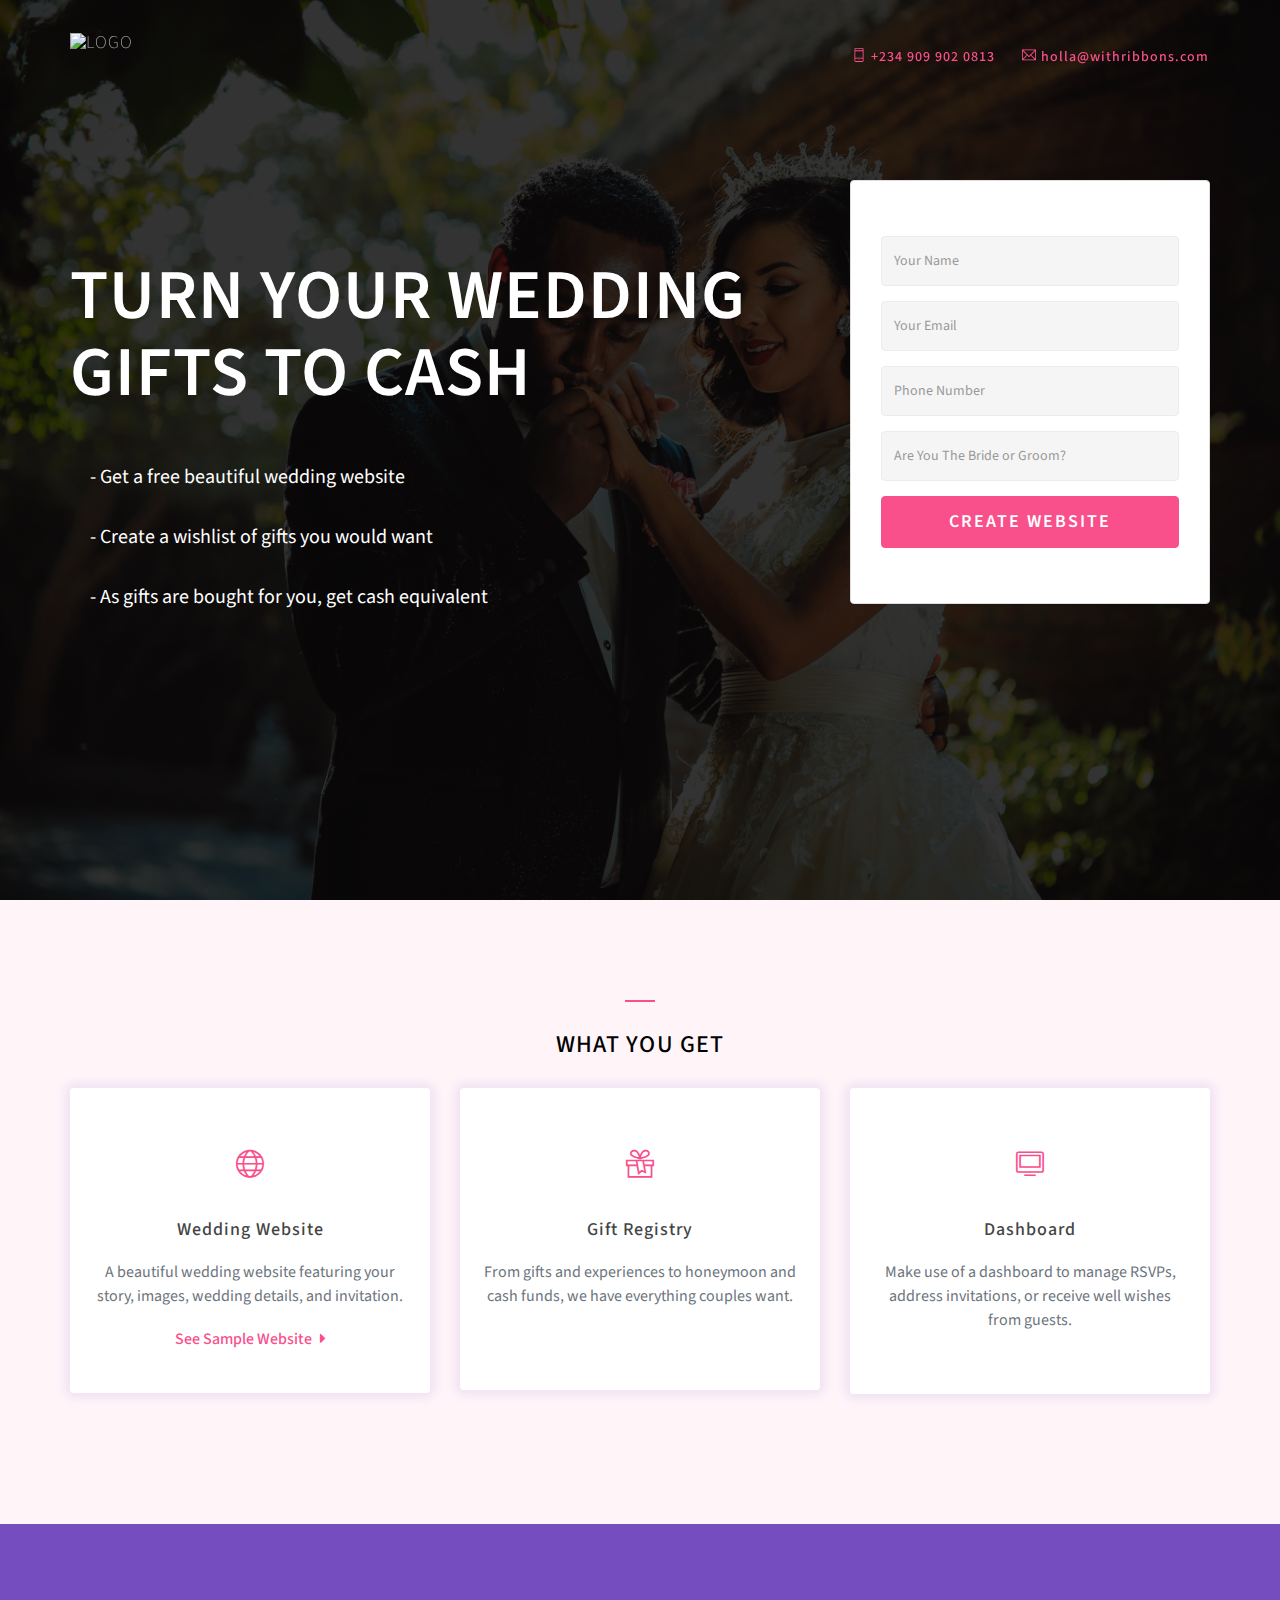
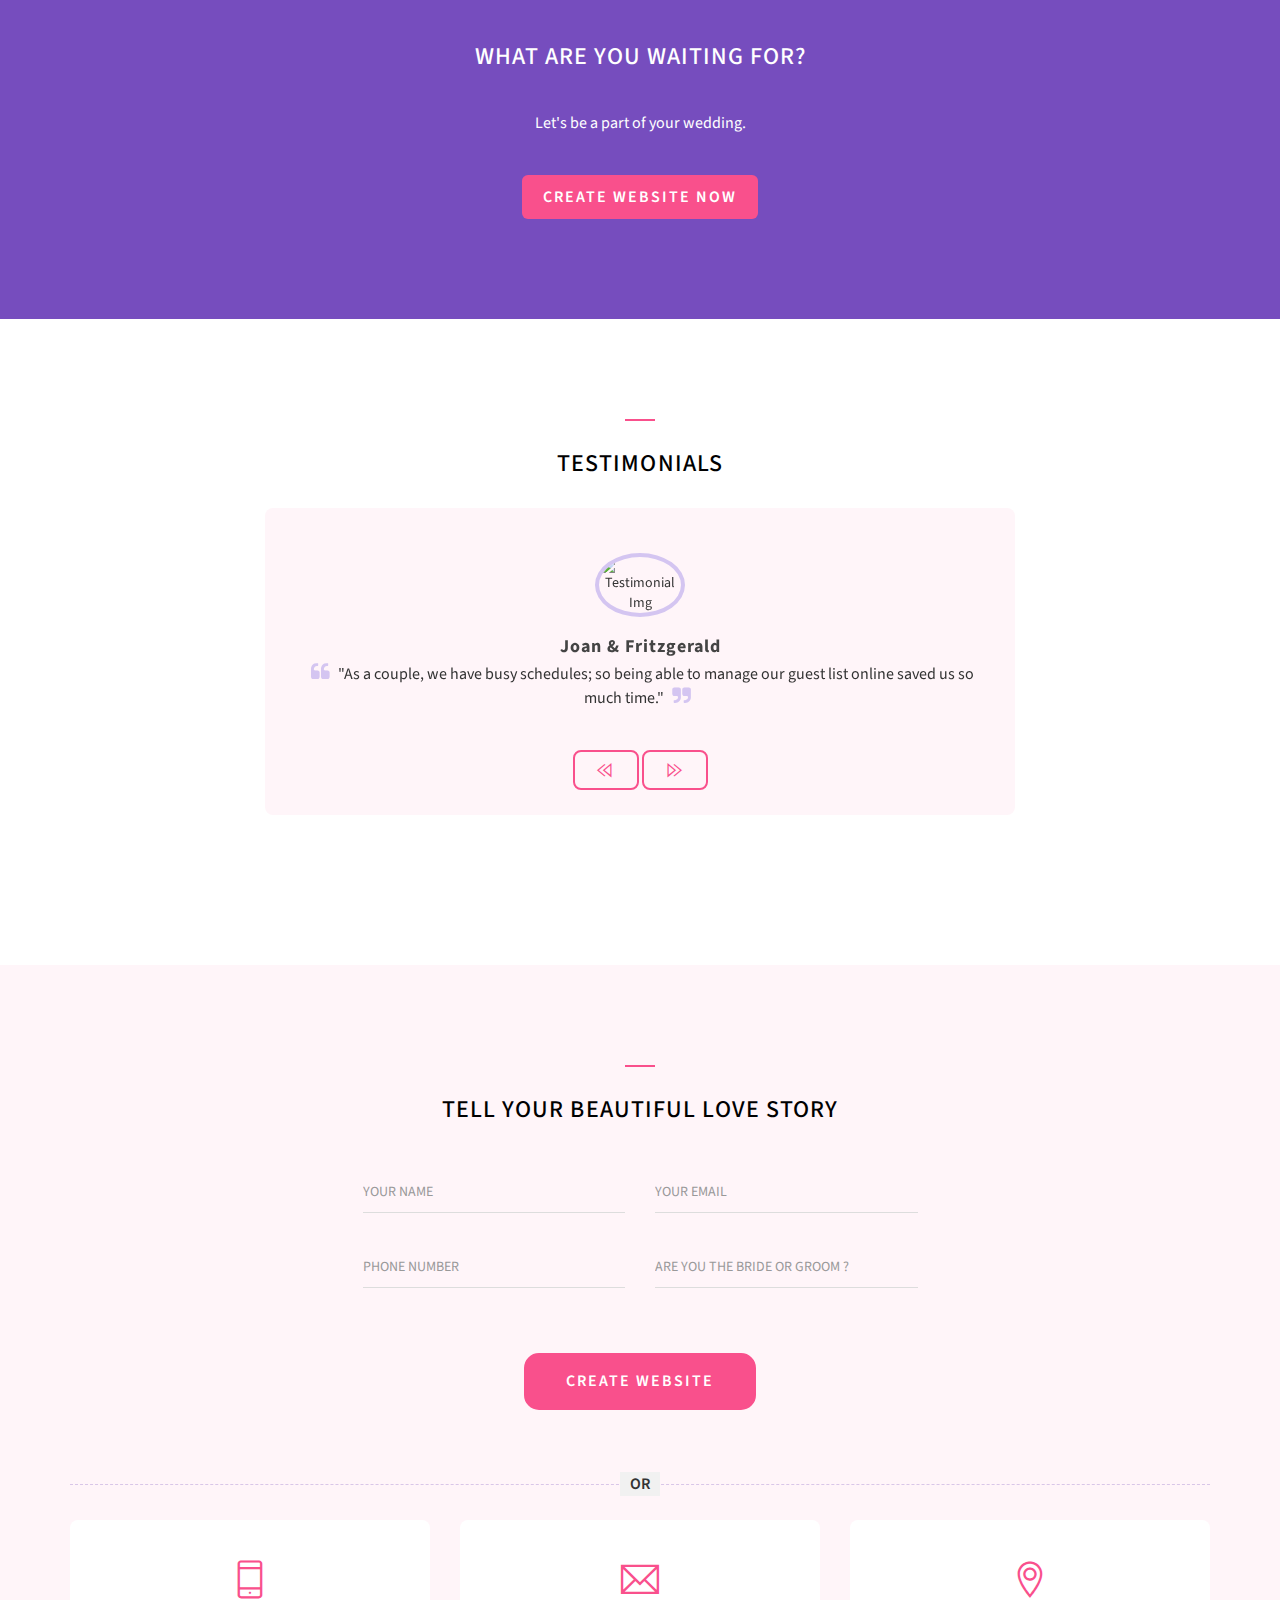
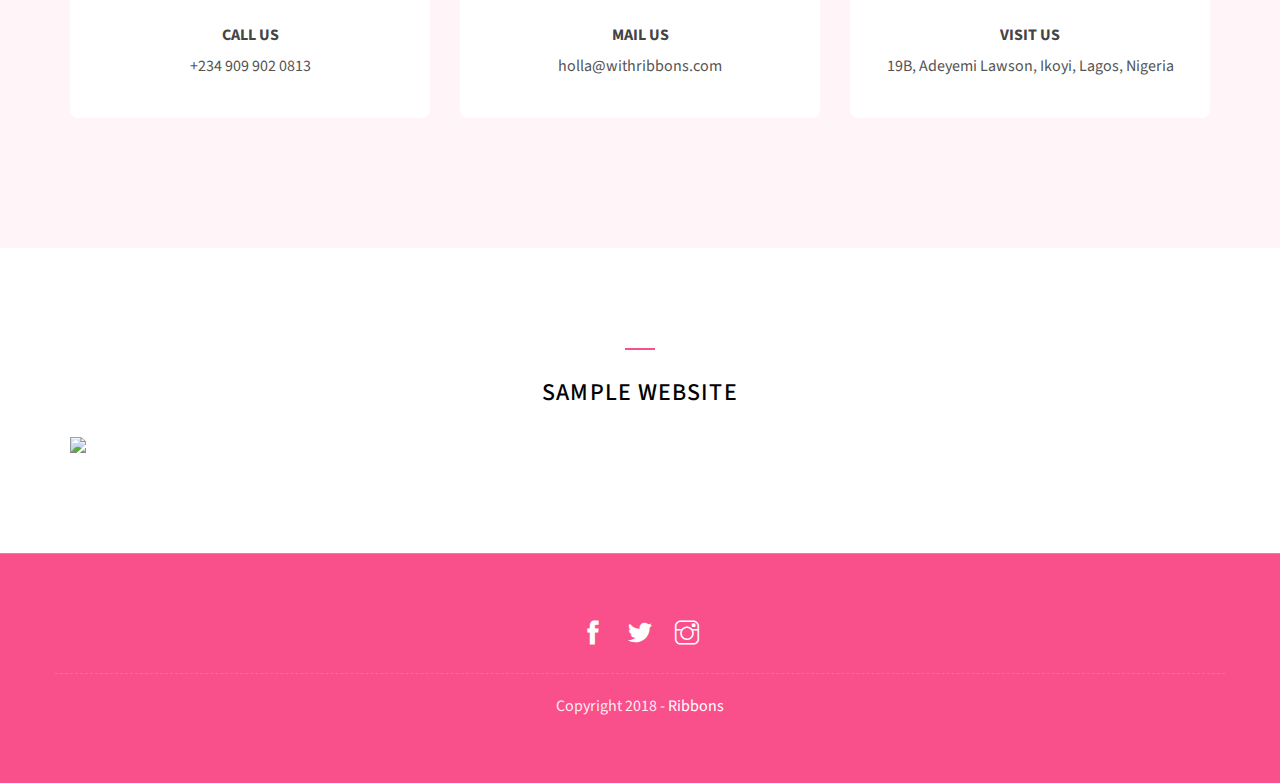
==== index2.html @ 3403f521 "updates" ====
<!DOCTYPE html>
<html lang="en">

<head>
    <meta charset="utf-8">
    <meta http-equiv="X-UA-Compatible" content="IE=edge">
    <meta name="viewport" content="width=device-width, initial-scale=1">
   
    <!-- HTML Meta Tags -->
	<title>Ribbons | We Are The Wedding Registry, Bridal Registry &amp; Wedding Gifts Centerpoint in Nigeria</title>

			
	<meta name="description" content="Ribbons, the wedding company that’ll do anything for love, 
	is making it easy for couples to plan their wedding and registry experience with a free suite of 
	beautiful Wedding Website Templates, Gift Registry, E-invitation, Wedding Vendors, Wedding Inspirations.">

	<meta id="MetaKeywords" name="KEYWORDS" content="Wedding Catalogue, Create Free Wedding Website,
	Gift Registry in Nigeria, Wedding Gifts in Nigeria Weddings, Wedding Invitations, 
	Wedding shop, Wedding Vendors in Nigeria, Wedding Pictures in Nigeria, Wedding Invitation, 
	RSVP at weddings in Nigeria">


	<!-- Google / Search Engine Tags -->
	<meta itemprop="name" content="Ribbons | We Are The Wedding Registry, Bridal Registry &amp; Wedding Gifts Centerpoint in Nigeria ">
	<meta itemprop="description" content="Ribbons, the wedding company that’ll do anything for love, 
	is making it easy for couples to plan their wedding and registry experience with a free suite of 
	beautiful Wedding Website Templates, Gift Registry, E-invitation, Wedding Vendors, Wedding Inspirations.">
	<meta itemprop="image" content="https://res.cloudinary.com/dzomirrk1/image/upload/v1529763127/Ribbons%20Website/Images/metadata.png">

	<!-- Facebook Meta Tags -->
	<meta property="og:url" content="https://www.withribbons.com">
	<meta property="og:type" content="website">
	<meta property="og:title" content="Ribbons | We Are The Wedding Registry, Bridal Registry &amp; Wedding Gifts Centerpoint in Nigeria">
	<meta property="og:description" content="Ribbons, the wedding company that’ll do anything for love, 
	is making it easy for couples to plan their wedding and registry experience with a free suite of 
	beautiful Wedding Website Templates, Gift Registry, E-invitation, Wedding Vendors, Wedding Inspirations.">
	<meta property="og:image" content="https://res.cloudinary.com/dzomirrk1/image/upload/v1529763127/Ribbons%20Website/Images/metadata.png">

	<!-- Twitter Meta Tags -->
	<meta name="twitter:card" content="summary_large_image">
	<meta name="twitter:title" content="Ribbons | We Are The Wedding Registry, Bridal Registry &amp; Wedding Gifts Centerpoint in Nigeria">
	<meta name="twitter:description" content="Ribbons, the wedding company that’ll do anything for love, 
	is making it easy for couples to plan their wedding and registry experience with a free suite of 
	beautiful Wedding Website Templates, Gift Registry, E-invitation, Wedding Vendors, Wedding Inspirations.">
	<meta name="twitter:image" content="https://res.cloudinary.com/dzomirrk1/image/upload/v1529763127/Ribbons%20Website/Images/metadata.png">



    
    <link rel="shortcut icon" href="https://res.cloudinary.com/dxuap8kxy/image/upload/v1534437775/ribweb3/rb.ico" />


    <!-- Bootstrap Core CSS -->
    <link href="assets/bootstrap/css/bootstrap.min.css" rel="stylesheet">

    <!-- Custom Fonts -->
    <link href="https://fonts.googleapis.com/css?family=Source+Sans+Pro" rel="stylesheet">

    <!-- Plugin CSS -->
    <link rel="stylesheet" href="assets/font-awesome/css/font-awesome.min.css">
    <link rel="stylesheet" href="assets/themify-icons/themify-icons.css">

    <!-- Custom CSS -->
    <link href="css/custom.css" rel="stylesheet">

    <!-- Responsive CSS -->
    <link href="css/responsive.css" rel="stylesheet">

</head>

<body id="page-top">

    <!-- NavBar -->
    <nav id="mainNav" class="navbar navbar-default navbar-fixed-top has_menu">
        
        <div class="container">
        
            <!-- Brand Logo -->
        
            <div class="navbar-header">
        
                <button type="button" class="navbar-toggle collapsed" data-toggle="collapse" data-target="#bs-example-navbar-collapse-1" aria-expanded="false">
        
                    <span class="sr-only">Toggle navigation</span>
                    <span class="icon-bar"></span>
                    <span class="icon-bar"></span>
                    <span class="icon-bar"></span>
        
                </button>
        
                <a class="navbar-brand page-scroll" href="#page-top">
                    <img src="https://res.cloudinary.com/dxuap8kxy/image/upload/v1534437824/ribweb3/rbt.png" alt="LOGO">
                </a>
        
            </div>

            <div class="collapse navbar-collapse" id="bs-example-navbar-collapse-1">
        
                <ul class="nav navbar-nav navbar-right">
                    
                    <li>
                        <a><i class="ti-mobile"></i> +234 909 902 0813</a>
                    </li>
                    
                    <li>
                        <a><i class="ti-email"></i> holla@withribbons.com</a>
                    </li>
                    
                </ul>
        
            </div>
        
        </div>
    
    </nav>
    <!-- End Of Nav Bar -->

    <!-- Header -->
    <header id="page_top" class="home">
    
        <div class="container">
    
            <div class="row">
    
                <div class="col-sm-8">
    
                    <div class="header-content">
    
                        <div class="header-content-inner text_left">
    
                            <h1>TURN YOUR WEDDING GIFTS TO CASH</h1><br>
                            
                            <p>- Get a free beautiful wedding website</p>
                            <p>- Create a wishlist of gifts you would want</p>
                            <p>- As gifts are bought for you, get cash equivalent</p>
                            
                        
                        </div>
                    
                    </div>
                
                </div>
                
                <div class="col-sm-4">
                
                    <div class="form-content">
                
                        <div class="panel panel-default">
                
                            <div class="panel-body">
                
                                <form class="top-form" action="" method="post">
                
                                    <div class="form-group">
                                        <input type="text" class="form-control" id="InputName" name="InputName" placeholder="Your Name" required>
                                    </div>
                
                                    <div class="form-group">
                                        <input type="email" class="form-control" id="InputEmail" name="InputEmail" placeholder="Your Email" required>
                                    </div>
                
                                    <div class="form-group">
                                        <input type="text" class="form-control" id="InputPhone" name="InputPhone" placeholder="Phone Number" required>
                                    </div>
                
                                    <div class="form-group">
                                        <input type="text" class="form-control" id="" name="" placeholder="Are You The Bride or Groom?" required>
                                    </div>
                
                                    <button type="submit" class="btn btn-default">Create Website</button>
                
                                </form>
                
                            </div>
                
                        </div>
                
                    </div>
                
                </div>
            
            </div>
        
        </div>
    
    </header>
    
    <!-- End Of Header -->

    <!-- Section Services -->
    <section id="services" class="services">
    
        <div class="container">
    
            <div class="row">
    
                <div class="col-md-6 col-md-offset-3 text-center">
    
                    <div class="section-heading">
    
                        <h2>WHAT YOU GET</h2>
    
    
                    </div>
    
                </div>
    
            </div>
    
            <div class="row text-center">

                <div class="col-md-4 col-sm-6">
  
                    <div class="feature-item">
  
                        <i class="ti-world custom-icom" aria-hidden="true"></i>
  
                        <h3>Wedding Website</h3>
  
                        <p>A beautiful wedding website featuring your story, images, wedding details, and invitation.</p>
  
                        <a href="#samplewebsite" class="learn-more">See Sample Website <i class="fa fa-caret-right" aria-hidden="true"></i></a>
  
                    </div>
  
                </div>

                <div class="col-md-4 col-sm-6">
  
                    <div class="feature-item">
  
                        <i class="ti-gift custom-icom" aria-hidden="true"></i>
  
                        <h3>Gift Registry</h3>
  
                        <p>From gifts and experiences to honeymoon and cash funds, we have everything couples want.</p><br>
  
                    </div>
  
                </div>
            
                <div class="col-md-4 col-sm-6">
                    <div class="feature-item">
  
                        <i class="ti-desktop custom-icom" aria-hidden="true"></i>
  
                        <h3>Dashboard</h3>
  
                        <p>Make use of a dashboard to manage RSVPs, address invitations, or receive well wishes from guests.</p>
  
                    </div>
  
                </div>

            </div>
  
        </div>
  
    </section>
    <!-- End Of Section Offer -->


    <!-- Section Newsletter -->
    <section id="newsletter" class="newsletter text-center">
  
        <div class="container">
  
            <div class="row">
  
                <div class="col-sm-12">
  
                    <div class="news_subs">
  
                        <div class="single">
  
                            <h2>What Are You Waiting For?</h2>
  
                            <p>Let's be a part of your wedding.</p><br>
  
                            <a class="btn btn-outline" href="#contact">Create Website Now</a>
  
                        </div>
  
                    </div>
  
                </div>
  
            </div>
  
        </div>
  
    </section> 
  
    <!-- End Of Section Newsletter -->


    <!-- Section Testimonials-->
    <section id="testimonials" class="testimonials">
  
        <div class="container">
  
            <div class="row">
  
                <div class="col-md-6 col-md-offset-3 text-center">
  
                    <div class="section-heading">
  
                        <h2>Testimonials</h2>
                    </div>
  
                </div>
  
            </div>
  
            <div class="row">
  
                <div class="col-md-offset-2 col-md-8 text-center">
  
                    <div id="carousel-testimonials" class="carousel slide" data-ride="carousel">
  
                        <!-- Wrapper for slides -->
  
                        <div class="carousel-inner">
  
                            <div class="item active"><!-- Single Item -->
  
                                <div class="row pad20">
  
                                    <div class="col-sm-12">
  
                                        <img src="https://res.cloudinary.com/dxuap8kxy/image/upload/v1535627545/ribweb3/jofritz.png" class="img-circle" alt="Testimonial Img">
  
                                    </div>
  
                                    <div class="col-sm-12 text-center">
  
                                        <h4><strong>Joan & Fritzgerald</strong></h4>
  
                                    </div><br>
  
                                    <p class="testimonial_para"><i class="fa fa-quote-left" aria-hidden="true"></i> "As a couple, we have busy schedules; so being able to manage our guest list online saved us so much time." <i class="fa fa-quote-right" aria-hidden="true"></i></p><br>
  
                                </div>
  
                            </div>
  
                            <div class="item"><!-- Single Item -->
  
                                <div class="row pad20">
  
                                    <div class="col-sm-12">
  
                                        <img src="https://res.cloudinary.com/dxuap8kxy/image/upload/v1534438195/ribweb3/fs.png" class="img-circle" alt="Testimonial Img">
  
                                    </div>
  
                                    <div class="col-sm-12 text-center">
  
                                        <h4><strong>Aishah & Sabur</strong></h4>
  
                                    </div><br>
  
                                    <p class="testimonial_para"><i class="fa fa-quote-left" aria-hidden="true"></i> "Building our registry and website was so easy! Our guests especially loved our 'How We Met' section." <i class="fa fa-quote-right" aria-hidden="true"></i></p><br>
  
                                </div>
  
                            </div>
  
                            <!-- End Wrapper for slides -->
  
                        </div>
  
                        <div class="controls testimonial_control text-center">
  
                            <a class="left ti-control-backward btn btn-default testimonial_btn" href="#carousel-testimonials"
  
                            data-slide="prev"></a>

                            
                        
                            <a class="right ti-control-forward btn btn-default testimonial_btn" href="#carousel-testimonials"
                          data-slide="next"></a>
                    
                        </div>
                
                    </div>
            
                </div>
        
            </div>
    
    </section>
    <!-- End Of Section Testimonials -->

    
    
    <!-- Section Contact Us -->
    <section id="contact">
    
        <div class="container">
    
            <div class="row">
    
                <div class="col-md-6 col-md-offset-3 text-center">
    
                    <div class="section-heading">
    
                        <h2>Tell Your Beautiful Love Story</h2>
    
                    </div>
    
                </div>
    
            </div>
    
            
            
            <div class="row">
            
                <div class="col-sm-6 col-md-offset-3 text-center">
            
                    <form action="" method="post">
            
                        <div class="row">
            
                            <div class="col-sm-6">
            
                                <div class="form-group">
            
                                    <input type="text" class="form-control" id="InputName" name="InputName" placeholder="Your Name" required="">
            
                                </div>
            
                            </div>
            
                            <div class="col-sm-6">
            
                                <div class="form-group">
            
                                    <input type="email" class="form-control" id="InputEmail" name="InputEmail" placeholder="Your Email" required="">
            
                                </div>
            
            
                            </div>
            
                            <div class="col-sm-6">
            
                                <div class="form-group">
            
                                    <input type="text" class="form-control" id="InputPhone" name="InputPhone" placeholder="Phone Number" required="">
            
                                </div>
            
                            </div>
            
                            <div class="col-sm-6">
            
                                <div class="form-group">
            
                                    <input type="text" class="form-control" id="InputZipCode" name="InputSubject" placeholder="Are You The Bride or Groom ?" required="">
            
                                </div>
            
                            </div>
            
                            <div class="col-sm-12">
            
                                <div class="form-group text-center">
            
                                    <button type="submit" class="btn btn-outline btn-xl page-scroll">Create Website</button>
            
                                </div>
            
                            </div>
            
                        </div>
            
                    </form>
            
                </div>
            
            </div>



            
            <div class="row text-center contact-details">


                
                <div class="col-sm-12">
                
                
                    <div class="contact-separator">
                
                
                        <p>OR</p>
                
                    </div>
                
                </div>


                
                <div class="col-sm-4">
                
                    <div class="contact-box">
                
                
                        <i class="ti-mobile"></i>
                
                        <h4>Call Us</h4>
                
                        <p>+234 909 902 0813</p>
                
                    </div>
                
                </div>
                
                <div class="col-sm-4">
                
                    <div class="contact-box">
                
                        <i class="ti-email"></i>
                
                        <h4>Mail Us</h4>
                
                        <p>holla@withribbons.com</p>
                
                    </div>
                
                </div>
                
                <div class="col-sm-4">
                
                    <div class="contact-box">
                
                        <i class="ti-location-pin"></i>
                
                        <h4>Visit Us</h4>
                
                        <p>19B, Adeyemi Lawson, Ikoyi, Lagos, Nigeria</p>
                
                    </div>
                
                </div>
                
                
                
            </div>


            
        </div>
        
    </section>
    
    <!-- End Of Section Contact Us -->



    <section id="samplewebsite">
    
        <div class="container">
    
            <div class="row">
    
                <div class="col-md-6 col-md-offset-3 text-center">
    
                    <div class="section-heading">
    
                        <h2>Sample Website</h2>
    
                    </div>
    
                </div>
    
            </div>


            
            <div class="row">
            
                <div class="col-md-12">
            
                    <img class="img-responsive" src="https://res.cloudinary.com/dxuap8kxy/image/upload/v1535264390/ribweb3/ss2.png">
            
                </div>
            
                <!-- <div class="col-md-6">
            
                    <img class="img-responsive"  src="https://res.cloudinary.com/dxuap8kxy/image/upload/v1535264387/ribweb3/ss3.png">
            
                </div> -->
            
            </div>
        
        </div>
    
    </section>

    <!-- Footer -->
    <footer>
    
        <div class="container">
    
            <div class="row">
    
                <div class="col-sm-12 social_touch text-center">
    
                    <ul class="list-inline list-social">
    
                        <li class="social-facebook">
    
                            <a href="https://web.facebook.com/Ribbons-188850288486652/" target="_blank"><i class="ti-facebook"></i></a>
    
                        </li>
    
                        <li class="social-twitter">
    
                            <a href="https://twitter.com/with_ribbons" target="_blank"><i class="ti-twitter-alt"></i></a>
    
                        </li>
    
                        <li class="social-linkedin">
    
                            <a href="https://www.instagram.com/with_ribbons/" target="_blank"><i class="ti-instagram"></i></a>
    
                        </li>
    
                    </ul>
    
                </div>
    
                <div class="col-sm-12 copy_right text-center">
    
                    <p>Copyright 2018 - <a href="https://www.withribbons.com/" style="color: #fff;">Ribbons</a> </p>
    
                </div>
    
            </div>
    
        </div>
    
    
    </footer>
    
    <!-- End Of Footer -->


    <!-- Back To Top -->
    
    <a id="back-to-top" href="#page-top" class="btn btn-primary btn-lg back-to-top page-scroll" role="button"><span class="fa fa-angle-up"></span></a>
    
    <!-- End Back To Top -->


    <!-- jQuery -->
    <script src="assets/jquery/jquery.min.js"></script>

    <!-- Bootstrap Core JavaScript -->
    <script src="assets/bootstrap/js/bootstrap.min.js"></script>

    <!-- Plugin JavaScript -->
    <script src="js/jquery.easing.js"></script>
    <script src="js/jquery.counterup.js"></script>
    <script src="js/jquery.waypoints.js"></script>
      
    <!-- jQuery Circle Chart -->  
    <script src="js/jquery.circlechart.js"></script>

    <!-- Custom JavaScript --> 
    <script src="js/custom.js"></script>


</body>

</html>
---- assets/themify-icons/themify-icons.css ----
@font-face {
	font-family: 'themify';
	src:url('fonts/themify9f24.eot?-fvbane');
	src:url('fonts/themifyd41d.eot?#iefix-fvbane') format('embedded-opentype'),
		url('fonts/themify9f24.woff?-fvbane') format('woff'),
		url('fonts/themify9f24.ttf?-fvbane') format('truetype'),
		url('fonts/themify9f24.svg?-fvbane#themify') format('svg');
	font-weight: normal;
	font-style: normal;
}

[class^="ti-"], [class*=" ti-"] {
	font-family: 'themify';
	speak: none;
	font-style: normal;
	font-weight: normal;
	font-variant: normal;
	text-transform: none;
	line-height: 1;

	/* Better Font Rendering =========== */
	-webkit-font-smoothing: antialiased;
	-moz-osx-font-smoothing: grayscale;
}

.ti-wand:before {
	content: "\e600";
}
.ti-volume:before {
	content: "\e601";
}
.ti-user:before {
	content: "\e602";
}
.ti-unlock:before {
	content: "\e603";
}
.ti-unlink:before {
	content: "\e604";
}
.ti-trash:before {
	content: "\e605";
}
.ti-thought:before {
	content: "\e606";
}
.ti-target:before {
	content: "\e607";
}
.ti-tag:before {
	content: "\e608";
}
.ti-tablet:before {
	content: "\e609";
}
.ti-star:before {
	content: "\e60a";
}
.ti-spray:before {
	content: "\e60b";
}
.ti-signal:before {
	content: "\e60c";
}
.ti-shopping-cart:before {
	content: "\e60d";
}
.ti-shopping-cart-full:before {
	content: "\e60e";
}
.ti-settings:before {
	content: "\e60f";
}
.ti-search:before {
	content: "\e610";
}
.ti-zoom-in:before {
	content: "\e611";
}
.ti-zoom-out:before {
	content: "\e612";
}
.ti-cut:before {
	content: "\e613";
}
.ti-ruler:before {
	content: "\e614";
}
.ti-ruler-pencil:before {
	content: "\e615";
}
.ti-ruler-alt:before {
	content: "\e616";
}
.ti-bookmark:before {
	content: "\e617";
}
.ti-bookmark-alt:before {
	content: "\e618";
}
.ti-reload:before {
	content: "\e619";
}
.ti-plus:before {
	content: "\e61a";
}
.ti-pin:before {
	content: "\e61b";
}
.ti-pencil:before {
	content: "\e61c";
}
.ti-pencil-alt:before {
	content: "\e61d";
}
.ti-paint-roller:before {
	content: "\e61e";
}
.ti-paint-bucket:before {
	content: "\e61f";
}
.ti-na:before {
	content: "\e620";
}
.ti-mobile:before {
	content: "\e621";
}
.ti-minus:before {
	content: "\e622";
}
.ti-medall:before {
	content: "\e623";
}
.ti-medall-alt:before {
	content: "\e624";
}
.ti-marker:before {
	content: "\e625";
}
.ti-marker-alt:before {
	content: "\e626";
}
.ti-arrow-up:before {
	content: "\e627";
}
.ti-arrow-right:before {
	content: "\e628";
}
.ti-arrow-left:before {
	content: "\e629";
}
.ti-arrow-down:before {
	content: "\e62a";
}
.ti-lock:before {
	content: "\e62b";
}
.ti-location-arrow:before {
	content: "\e62c";
}
.ti-link:before {
	content: "\e62d";
}
.ti-layout:before {
	content: "\e62e";
}
.ti-layers:before {
	content: "\e62f";
}
.ti-layers-alt:before {
	content: "\e630";
}
.ti-key:before {
	content: "\e631";
}
.ti-import:before {
	content: "\e632";
}
.ti-image:before {
	content: "\e633";
}
.ti-heart:before {
	content: "\e634";
}
.ti-heart-broken:before {
	content: "\e635";
}
.ti-hand-stop:before {
	content: "\e636";
}
.ti-hand-open:before {
	content: "\e637";
}
.ti-hand-drag:before {
	content: "\e638";
}
.ti-folder:before {
	content: "\e639";
}
.ti-flag:before {
	content: "\e63a";
}
.ti-flag-alt:before {
	content: "\e63b";
}
.ti-flag-alt-2:before {
	content: "\e63c";
}
.ti-eye:before {
	content: "\e63d";
}
.ti-export:before {
	content: "\e63e";
}
.ti-exchange-vertical:before {
	content: "\e63f";
}
.ti-desktop:before {
	content: "\e640";
}
.ti-cup:before {
	content: "\e641";
}
.ti-crown:before {
	content: "\e642";
}
.ti-comments:before {
	content: "\e643";
}
.ti-comment:before {
	content: "\e644";
}
.ti-comment-alt:before {
	content: "\e645";
}
.ti-close:before {
	content: "\e646";
}
.ti-clip:before {
	content: "\e647";
}
.ti-angle-up:before {
	content: "\e648";
}
.ti-angle-right:before {
	content: "\e649";
}
.ti-angle-left:before {
	content: "\e64a";
}
.ti-angle-down:before {
	content: "\e64b";
}
.ti-check:before {
	content: "\e64c";
}
.ti-check-box:before {
	content: "\e64d";
}
.ti-camera:before {
	content: "\e64e";
}
.ti-announcement:before {
	content: "\e64f";
}
.ti-brush:before {
	content: "\e650";
}
.ti-briefcase:before {
	content: "\e651";
}
.ti-bolt:before {
	content: "\e652";
}
.ti-bolt-alt:before {
	content: "\e653";
}
.ti-blackboard:before {
	content: "\e654";
}
.ti-bag:before {
	content: "\e655";
}
.ti-move:before {
	content: "\e656";
}
.ti-arrows-vertical:before {
	content: "\e657";
}
.ti-arrows-horizontal:before {
	content: "\e658";
}
.ti-fullscreen:before {
	content: "\e659";
}
.ti-arrow-top-right:before {
	content: "\e65a";
}
.ti-arrow-top-left:before {
	content: "\e65b";
}
.ti-arrow-circle-up:before {
	content: "\e65c";
}
.ti-arrow-circle-right:before {
	content: "\e65d";
}
.ti-arrow-circle-left:before {
	content: "\e65e";
}
.ti-arrow-circle-down:before {
	content: "\e65f";
}
.ti-angle-double-up:before {
	content: "\e660";
}
.ti-angle-double-right:before {
	content: "\e661";
}
.ti-angle-double-left:before {
	content: "\e662";
}
.ti-angle-double-down:before {
	content: "\e663";
}
.ti-zip:before {
	content: "\e664";
}
.ti-world:before {
	content: "\e665";
}
.ti-wheelchair:before {
	content: "\e666";
}
.ti-view-list:before {
	content: "\e667";
}
.ti-view-list-alt:before {
	content: "\e668";
}
.ti-view-grid:before {
	content: "\e669";
}
.ti-uppercase:before {
	content: "\e66a";
}
.ti-upload:before {
	content: "\e66b";
}
.ti-underline:before {
	content: "\e66c";
}
.ti-truck:before {
	content: "\e66d";
}
.ti-timer:before {
	content: "\e66e";
}
.ti-ticket:before {
	content: "\e66f";
}
.ti-thumb-up:before {
	content: "\e670";
}
.ti-thumb-down:before {
	content: "\e671";
}
.ti-text:before {
	content: "\e672";
}
.ti-stats-up:before {
	content: "\e673";
}
.ti-stats-down:before {
	content: "\e674";
}
.ti-split-v:before {
	content: "\e675";
}
.ti-split-h:before {
	content: "\e676";
}
.ti-smallcap:before {
	content: "\e677";
}
.ti-shine:before {
	content: "\e678";
}
.ti-shift-right:before {
	content: "\e679";
}
.ti-shift-left:before {
	content: "\e67a";
}
.ti-shield:before {
	content: "\e67b";
}
.ti-notepad:before {
	content: "\e67c";
}
.ti-server:before {
	content: "\e67d";
}
.ti-quote-right:before {
	content: "\e67e";
}
.ti-quote-left:before {
	content: "\e67f";
}
.ti-pulse:before {
	content: "\e680";
}
.ti-printer:before {
	content: "\e681";
}
.ti-power-off:before {
	content: "\e682";
}
.ti-plug:before {
	content: "\e683";
}
.ti-pie-chart:before {
	content: "\e684";
}
.ti-paragraph:before {
	content: "\e685";
}
.ti-panel:before {
	content: "\e686";
}
.ti-package:before {
	content: "\e687";
}
.ti-music:before {
	content: "\e688";
}
.ti-music-alt:before {
	content: "\e689";
}
.ti-mouse:before {
	content: "\e68a";
}
.ti-mouse-alt:before {
	content: "\e68b";
}
.ti-money:before {
	content: "\e68c";
}
.ti-microphone:before {
	content: "\e68d";
}
.ti-menu:before {
	content: "\e68e";
}
.ti-menu-alt:before {
	content: "\e68f";
}
.ti-map:before {
	content: "\e690";
}
.ti-map-alt:before {
	content: "\e691";
}
.ti-loop:before {
	content: "\e692";
}
.ti-location-pin:before {
	content: "\e693";
}
.ti-list:before {
	content: "\e694";
}
.ti-light-bulb:before {
	content: "\e695";
}
.ti-Italic:before {
	content: "\e696";
}
.ti-info:before {
	content: "\e697";
}
.ti-infinite:before {
	content: "\e698";
}
.ti-id-badge:before {
	content: "\e699";
}
.ti-hummer:before {
	content: "\e69a";
}
.ti-home:before {
	content: "\e69b";
}
.ti-help:before {
	content: "\e69c";
}
.ti-headphone:before {
	content: "\e69d";
}
.ti-harddrives:before {
	content: "\e69e";
}
.ti-harddrive:before {
	content: "\e69f";
}
.ti-gift:before {
	content: "\e6a0";
}
.ti-game:before {
	content: "\e6a1";
}
.ti-filter:before {
	content: "\e6a2";
}
.ti-files:before {
	content: "\e6a3";
}
.ti-file:before {
	content: "\e6a4";
}
.ti-eraser:before {
	content: "\e6a5";
}
.ti-envelope:before {
	content: "\e6a6";
}
.ti-download:before {
	content: "\e6a7";
}
.ti-direction:before {
	content: "\e6a8";
}
.ti-direction-alt:before {
	content: "\e6a9";
}
.ti-dashboard:before {
	content: "\e6aa";
}
.ti-control-stop:before {
	content: "\e6ab";
}
.ti-control-shuffle:before {
	content: "\e6ac";
}
.ti-control-play:before {
	content: "\e6ad";
}
.ti-control-pause:before {
	content: "\e6ae";
}
.ti-control-forward:before {
	content: "\e6af";
}
.ti-control-backward:before {
	content: "\e6b0";
}
.ti-cloud:before {
	content: "\e6b1";
}
.ti-cloud-up:before {
	content: "\e6b2";
}
.ti-cloud-down:before {
	content: "\e6b3";
}
.ti-clipboard:before {
	content: "\e6b4";
}
.ti-car:before {
	content: "\e6b5";
}
.ti-calendar:before {
	content: "\e6b6";
}
.ti-book:before {
	content: "\e6b7";
}
.ti-bell:before {
	content: "\e6b8";
}
.ti-basketball:before {
	content: "\e6b9";
}
.ti-bar-chart:before {
	content: "\e6ba";
}
.ti-bar-chart-alt:before {
	content: "\e6bb";
}
.ti-back-right:before {
	content: "\e6bc";
}
.ti-back-left:before {
	content: "\e6bd";
}
.ti-arrows-corner:before {
	content: "\e6be";
}
.ti-archive:before {
	content: "\e6bf";
}
.ti-anchor:before {
	content: "\e6c0";
}
.ti-align-right:before {
	content: "\e6c1";
}
.ti-align-left:before {
	content: "\e6c2";
}
.ti-align-justify:before {
	content: "\e6c3";
}
.ti-align-center:before {
	content: "\e6c4";
}
.ti-alert:before {
	content: "\e6c5";
}
.ti-alarm-clock:before {
	content: "\e6c6";
}
.ti-agenda:before {
	content: "\e6c7";
}
.ti-write:before {
	content: "\e6c8";
}
.ti-window:before {
	content: "\e6c9";
}
.ti-widgetized:before {
	content: "\e6ca";
}
.ti-widget:before {
	content: "\e6cb";
}
.ti-widget-alt:before {
	content: "\e6cc";
}
.ti-wallet:before {
	content: "\e6cd";
}
.ti-video-clapper:before {
	content: "\e6ce";
}
.ti-video-camera:before {
	content: "\e6cf";
}
.ti-vector:before {
	content: "\e6d0";
}
.ti-themify-logo:before {
	content: "\e6d1";
}
.ti-themify-favicon:before {
	content: "\e6d2";
}
.ti-themify-favicon-alt:before {
	content: "\e6d3";
}
.ti-support:before {
	content: "\e6d4";
}
.ti-stamp:before {
	content: "\e6d5";
}
.ti-split-v-alt:before {
	content: "\e6d6";
}
.ti-slice:before {
	content: "\e6d7";
}
.ti-shortcode:before {
	content: "\e6d8";
}
.ti-shift-right-alt:before {
	content: "\e6d9";
}
.ti-shift-left-alt:before {
	content: "\e6da";
}
.ti-ruler-alt-2:before {
	content: "\e6db";
}
.ti-receipt:before {
	content: "\e6dc";
}
.ti-pin2:before {
	content: "\e6dd";
}
.ti-pin-alt:before {
	content: "\e6de";
}
.ti-pencil-alt2:before {
	content: "\e6df";
}
.ti-palette:before {
	content: "\e6e0";
}
.ti-more:before {
	content: "\e6e1";
}
.ti-more-alt:before {
	content: "\e6e2";
}
.ti-microphone-alt:before {
	content: "\e6e3";
}
.ti-magnet:before {
	content: "\e6e4";
}
.ti-line-double:before {
	content: "\e6e5";
}
.ti-line-dotted:before {
	content: "\e6e6";
}
.ti-line-dashed:before {
	content: "\e6e7";
}
.ti-layout-width-full:before {
	content: "\e6e8";
}
.ti-layout-width-default:before {
	content: "\e6e9";
}
.ti-layout-width-default-alt:before {
	content: "\e6ea";
}
.ti-layout-tab:before {
	content: "\e6eb";
}
.ti-layout-tab-window:before {
	content: "\e6ec";
}
.ti-layout-tab-v:before {
	content: "\e6ed";
}
.ti-layout-tab-min:before {
	content: "\e6ee";
}
.ti-layout-slider:before {
	content: "\e6ef";
}
.ti-layout-slider-alt:before {
	content: "\e6f0";
}
.ti-layout-sidebar-right:before {
	content: "\e6f1";
}
.ti-layout-sidebar-none:before {
	content: "\e6f2";
}
.ti-layout-sidebar-left:before {
	content: "\e6f3";
}
.ti-layout-placeholder:before {
	content: "\e6f4";
}
.ti-layout-menu:before {
	content: "\e6f5";
}
.ti-layout-menu-v:before {
	content: "\e6f6";
}
.ti-layout-menu-separated:before {
	content: "\e6f7";
}
.ti-layout-menu-full:before {
	content: "\e6f8";
}
.ti-layout-media-right-alt:before {
	content: "\e6f9";
}
.ti-layout-media-right:before {
	content: "\e6fa";
}
.ti-layout-media-overlay:before {
	content: "\e6fb";
}
.ti-layout-media-overlay-alt:before {
	content: "\e6fc";
}
.ti-layout-media-overlay-alt-2:before {
	content: "\e6fd";
}
.ti-layout-media-left-alt:before {
	content: "\e6fe";
}
.ti-layout-media-left:before {
	content: "\e6ff";
}
.ti-layout-media-center-alt:before {
	content: "\e700";
}
.ti-layout-media-center:before {
	content: "\e701";
}
.ti-layout-list-thumb:before {
	content: "\e702";
}
.ti-layout-list-thumb-alt:before {
	content: "\e703";
}
.ti-layout-list-post:before {
	content: "\e704";
}
.ti-layout-list-large-image:before {
	content: "\e705";
}
.ti-layout-line-solid:before {
	content: "\e706";
}
.ti-layout-grid4:before {
	content: "\e707";
}
.ti-layout-grid3:before {
	content: "\e708";
}
.ti-layout-grid2:before {
	content: "\e709";
}
.ti-layout-grid2-thumb:before {
	content: "\e70a";
}
.ti-layout-cta-right:before {
	content: "\e70b";
}
.ti-layout-cta-left:before {
	content: "\e70c";
}
.ti-layout-cta-center:before {
	content: "\e70d";
}
.ti-layout-cta-btn-right:before {
	content: "\e70e";
}
.ti-layout-cta-btn-left:before {
	content: "\e70f";
}
.ti-layout-column4:before {
	content: "\e710";
}
.ti-layout-column3:before {
	content: "\e711";
}
.ti-layout-column2:before {
	content: "\e712";
}
.ti-layout-accordion-separated:before {
	content: "\e713";
}
.ti-layout-accordion-merged:before {
	content: "\e714";
}
.ti-layout-accordion-list:before {
	content: "\e715";
}
.ti-ink-pen:before {
	content: "\e716";
}
.ti-info-alt:before {
	content: "\e717";
}
.ti-help-alt:before {
	content: "\e718";
}
.ti-headphone-alt:before {
	content: "\e719";
}
.ti-hand-point-up:before {
	content: "\e71a";
}
.ti-hand-point-right:before {
	content: "\e71b";
}
.ti-hand-point-left:before {
	content: "\e71c";
}
.ti-hand-point-down:before {
	content: "\e71d";
}
.ti-gallery:before {
	content: "\e71e";
}
.ti-face-smile:before {
	content: "\e71f";
}
.ti-face-sad:before {
	content: "\e720";
}
.ti-credit-card:before {
	content: "\e721";
}
.ti-control-skip-forward:before {
	content: "\e722";
}
.ti-control-skip-backward:before {
	content: "\e723";
}
.ti-control-record:before {
	content: "\e724";
}
.ti-control-eject:before {
	content: "\e725";
}
.ti-comments-smiley:before {
	content: "\e726";
}
.ti-brush-alt:before {
	content: "\e727";
}
.ti-youtube:before {
	content: "\e728";
}
.ti-vimeo:before {
	content: "\e729";
}
.ti-twitter:before {
	content: "\e72a";
}
.ti-time:before {
	content: "\e72b";
}
.ti-tumblr:before {
	content: "\e72c";
}
.ti-skype:before {
	content: "\e72d";
}
.ti-share:before {
	content: "\e72e";
}
.ti-share-alt:before {
	content: "\e72f";
}
.ti-rocket:before {
	content: "\e730";
}
.ti-pinterest:before {
	content: "\e731";
}
.ti-new-window:before {
	content: "\e732";
}
.ti-microsoft:before {
	content: "\e733";
}
.ti-list-ol:before {
	content: "\e734";
}
.ti-linkedin:before {
	content: "\e735";
}
.ti-layout-sidebar-2:before {
	content: "\e736";
}
.ti-layout-grid4-alt:before {
	content: "\e737";
}
.ti-layout-grid3-alt:before {
	content: "\e738";
}
.ti-layout-grid2-alt:before {
	content: "\e739";
}
.ti-layout-column4-alt:before {
	content: "\e73a";
}
.ti-layout-column3-alt:before {
	content: "\e73b";
}
.ti-layout-column2-alt:before {
	content: "\e73c";
}
.ti-instagram:before {
	content: "\e73d";
}
.ti-google:before {
	content: "\e73e";
}
.ti-github:before {
	content: "\e73f";
}
.ti-flickr:before {
	content: "\e740";
}
.ti-facebook:before {
	content: "\e741";
}
.ti-dropbox:before {
	content: "\e742";
}
.ti-dribbble:before {
	content: "\e743";
}
.ti-apple:before {
	content: "\e744";
}
.ti-android:before {
	content: "\e745";
}
.ti-save:before {
	content: "\e746";
}
.ti-save-alt:before {
	content: "\e747";
}
.ti-yahoo:before {
	content: "\e748";
}
.ti-wordpress:before {
	content: "\e749";
}
.ti-vimeo-alt:before {
	content: "\e74a";
}
.ti-twitter-alt:before {
	content: "\e74b";
}
.ti-tumblr-alt:before {
	content: "\e74c";
}
.ti-trello:before {
	content: "\e74d";
}
.ti-stack-overflow:before {
	content: "\e74e";
}
.ti-soundcloud:before {
	content: "\e74f";
}
.ti-sharethis:before {
	content: "\e750";
}
.ti-sharethis-alt:before {
	content: "\e751";
}
.ti-reddit:before {
	content: "\e752";
}
.ti-pinterest-alt:before {
	content: "\e753";
}
.ti-microsoft-alt:before {
	content: "\e754";
}
.ti-linux:before {
	content: "\e755";
}
.ti-jsfiddle:before {
	content: "\e756";
}
.ti-joomla:before {
	content: "\e757";
}
.ti-html5:before {
	content: "\e758";
}
.ti-flickr-alt:before {
	content: "\e759";
}
.ti-email:before {
	content: "\e75a";
}
.ti-drupal:before {
	content: "\e75b";
}
.ti-dropbox-alt:before {
	content: "\e75c";
}
.ti-css3:before {
	content: "\e75d";
}
.ti-rss:before {
	content: "\e75e";
}
.ti-rss-alt:before {
	content: "\e75f";
}
---- css/custom.css ----
/*----------------------------------------------
-------------------Custom CSS-------------------
-------------------Author: Abdul------------
----------------------------------------------*/

/***
  1.Common CSS
  2.Navbar CSS
  3.Header CSS
  4.Section Services CSS
  5.Section About CSS
  6.Section Why Us CSS
  7.Section Skill Bar CSS
  8.Section Team CSS
  9.Section Testimonial CSS
  10.Section Counter CSS
  11.Section FAQ CSS
  12.Section Newsletter CSS
  13.Section Blog CSS
  14.Section Client CSS
  15.Section Contact CSS
  16.Footer CSS
  17.Back To Top CSS
  18.Animation CSS
***/


/*** Common CSS ***/

html,
body {
  height: 100%;
  width: 100%;
}
body {
  font-family: 'Source Sans Pro', sans-serif;
  font-weight: 400;
  webkit-tap-highlight-color: #222222;
}
a {
  -webkit-transition: all 0.35s;
  -moz-transition: all 0.35s;
  transition: all 0.35s;
  color: #673AB7;
}
a:hover,
a:focus {
  color: #673AB7;
}
hr {
  max-width: 200px;
  margin:0 auto 25px;
  border : 0;
  height: 2px; 
  background-image: linear-gradient(right, rgba(156, 39, 176, 0), rgba(103, 58, 183, 0.75), rgba(156, 39, 176, 0));
  background-image: -webkit-linear-gradient(right, rgba(156, 39, 176, 0), rgba(103, 58, 183, 0.75), rgba(156, 39, 176, 0)); 
  background-image:    -moz-linear-gradient(right, rgba(156, 39, 176, 0), rgba(103, 58, 183, 0.75), rgba(156, 39, 176, 0)); 
  background-image:     -ms-linear-gradient(right, rgba(156, 39, 176, 0), rgba(103, 58, 183, 0.75), rgba(156, 39, 176, 0)); 
  background-image:      -o-linear-gradient(right, rgba(156, 39, 176, 0), rgba(103, 58, 183, 0.75), rgba(156, 39, 176, 0)); 
}
hr.light {
  border-color: white;
}
h1,
h2,
h3,
h4,
h5,
h6 {
  font-family: 'Source Sans Pro', sans-serif;
  font-weight: 200;
  letter-spacing: 1px;
}
p {
  font-size: 16px;
  line-height: 1.5;
  margin-bottom: 20px;
}
.text-muted {
    color: #5f5b58;
}
.mr_top_10{
  margin-top: 10px;
}
.mr_top_20{
  margin-top: 20px;
}
.mr_top_50{
  margin-top: 50px;
}
.mr_right_10{
  margin-right: 10px;
}
.big{
  font-size: 30px;
}
.bigger{
  font-size: 68px
}
.super{
  font-size: 72px;
}
.hyper{
  font-size: 96px;
}
.black{
  color: #000;
  font-weight: 500;
}
.bold{
  font-weight: 700;
}
.regular{
  font-weight: 500;
}
.light{
  font-weight: 400;
}
.hairline{
  font-weight: 300;
}
.text-caps{
  text-transform: uppercase;
}
.text-lowercase{
  text-transform: lowercase;
}
.text-italic{
  font-style: italic;
}
.normal{
  font-style: normal;
}
.text-primary {
  color: #fdcc52;
}
.no-gutter > [class*='col-'] {
  padding-right: 0;
  padding-left: 0;
}
.btn-outline {
  /* color: #f9508c; */
  /* border: 2px solid; */
  padding: 10px 20px;
}
.btn-outline:hover,
.btn-outline:focus,
.btn-outline:active,
.btn-outline.active {
  color: white;
  background-color: #673AB7;
  border-color: #673AB7;
}
.btn {
  text-transform: uppercase;
  letter-spacing: 2px;
  border-radius: 6px;
}
.btn-xl {
  font-size: 18px;
  font-weight: bold;
  padding: 15px 40px;
}
.btn-primary.focus, .btn-primary:focus{
  border-color: #286090;
}
::-moz-selection {
  color: white;
  text-shadow: none;
  background: #673AB7;
}
::selection {
  color: white;
  text-shadow: none;
  background: #673AB7;
}
img::selection {
  color: white;
  background: transparent;
}
img::-moz-selection {
  color: white;
  background: transparent;
}
section {
  padding: 100px 0;
}
section .section-heading::before {
  background-color: #f9508c;
  content: "";
  display: block;
  height: 2px;
  margin: 0 auto 30px;
  width: 30px;
}
section .section-heading h2 {
  font-size: 24px;
  margin-top: 0;
  margin-bottom: 30px;
  font-weight: 500;
  color: #000;
  text-transform: uppercase;
  letter-spacing: 1.1px;
}
section .section-heading p{
  color: #5f5b58;
  margin-bottom: 60px;
}

/*** Navbar CSS ***/

.navbar{
  min-height: 80px;
}
.navbar-default {
  background-color: transparent;
  border-color: transparent;
  opacity: 1;
  -webkit-transition: all 0.35s;
  -moz-transition: all 0.35s;
  transition: all 0.35s;
  font-family: 'Source Sans Pro', sans-serif;
  font-weight: 200;
  letter-spacing: 1px;
}
.navbar-default .navbar-header .navbar-brand {
  font-family: 'Source Sans Pro', sans-serif;
  font-weight: 200;
  letter-spacing: 1px;
  color: #fdcc52;
  padding: 13px 15px 15px 15px;
}
.navbar-default .navbar-header .navbar-brand:hover,
.navbar-default .navbar-header .navbar-brand:focus {
  color: #fcbd20;
}
.navbar-fixed-bottom .navbar-collapse, .navbar-fixed-top .navbar-collapse{
  width: auto;
  margin-left: 0;
  margin-right:0;
  border: none;
  box-shadow: none;
}
.navbar-default .navbar-header .navbar-toggle {
  font-size: 12px;
  color: #222222;
  padding: 10px 10px;
  margin-top: 20px;
  margin-right: 15px;
  border-color: #f9508c;
}
.navbar-default .navbar-toggle:hover,
.navbar-default .navbar-toggle:focus{
  background-color: rgba(255, 255, 255, .2);
}
.navbar-default .navbar-toggle .icon-bar{
  background-color: #f9508c;
}
.navbar-nav{
  margin-top: 17px;
}
.navbar-default .nav > li > a {
  border-radius: 4px;
  font-size: 14px;
  font-weight: 500;
  margin-right: 5px;
  padding: 10px 11px;
}
.navbar-default .nav > li > a,
.navbar-default .nav > li > a:focus {
  color: #f9508c;
}
.navbar-default .nav > li > a:hover,
.navbar-default .nav > li > a:focus:hover {
  color: #ECD3A9;
}
.navbar-default .nav > li.active > a,
.navbar-default .nav > li.active > a:focus {
  color: rgba(255, 255, 255, 0.5);
  background-color: transparent;
}
.navbar-default .nav > li.active > a:hover,
.navbar-default .nav > li.active > a:focus:hover {
  background-color: transparent;
}
.navbar-collapse.collapse.in{
  background: #fff;
}

/*** Header CSS ***/

header {
  position: relative;
  width: 100%;
  min-height: auto;
  overflow-y: hidden;
  background-attachment: fixed;
  background-clip: border-box, border-box;
  background-color: rgba(0, 0, 0, 0);
  background-origin: padding-box, padding-box;
  background-position: 0 0%, center center;
  background-repeat: no-repeat;
  background-size: cover;
  -o-background-size: cover;
  -moz-background-size: cover;
  -webkit-background-size: cover;
  color: #fff;
  min-height: 740px;
}
header.home{
  background-image: linear-gradient(-19deg, rgba(0, 0, 0, .8) 0px, rgba(0, 0, 0, .8) 100%), url("../img/ty.jpg");
  background-image: -webkit-linear-gradient(-19deg, rgba(0, 0, 0, .8) 0px, rgba(0, 0, 0, .8) 100%), url("../img/ty.jpg"); 
  background-image:    -moz-linear-gradient(-19deg, rgba(0, 0, 0, .8) 0px, rgba(0, 0, 0, .8) 100%), url("../img/ty.jpg"); 
  background-image:     -ms-linear-gradient(-19deg, rgba(0, 0, 0, .8) 0px, rgba(0, 0, 0, .8) 100%), url("../img/ty.jpg"); 
  background-image:      -o-linear-gradient(-19deg, rgba(0, 0, 0, .8) 0px, rgba(0, 0, 0, .8) 100%), url("../img/ty.jpg");
}
header .header-content {
  text-align: center;
  padding: 150px 0 50px;
  position: relative;
}
header .header-content .header-content-inner {
  position: relative;
  margin: 0 auto;
}
header .header-content .header-content-inner h1 {
  margin-top: 0;
  margin-bottom: 30px;
  font-size: 48px;
  font-weight: 600;
}
header .header-content .header-content-inner p {
  margin: 0 auto 30px;
  max-width: 710px;
  text-align: center;
  font-size: 20px;
}
header .header-content .header-content-inner h2 {
  margin-top: 0;
  margin-bottom: 30px;
  font-size: 30px;
  font-weight: 700;
}
header .header-content .header-content-inner h2 span{
  font-size: 16px;
  font-weight: 600;
}
header a.scroll-down{
  display: block;
  margin-top: 30px;
  color: #fff;
}
.header-content-inner.text_left h1,
.header-content-inner.text_left p,
.header-content-inner.text_left a{
  text-align: left !important;
  float: none ;
}
header a.scroll-down i.fa-angle-double-down{
  font-size: 2em;
  -webkit-animation: bounce 1.5s infinite; /* Safari 4+ */
  -moz-animation:    bounce 1.5s infinite; /* Fx 5+ */
  -o-animation:      bounce 1.5s infinite; /* Opera 12+ */
  animation:         bounce 1.5s infinite; /* IE 10+, Fx 29+ */
}
header .form-content {
  display: block;
  overflow: hidden;
  width: 100%;
}
header .form-content .panel.panel-default{
  margin-top: 180px;
  padding: 40px 15px;
}
header .form-content .panel.panel-default .panel-heading{
  padding: 30px 0 20px;
  background: transparent;
  border-color: #fff;
  text-align: center;
}
header .form-content .panel.panel-default .panel-heading .panel-title{
  font-size: 26px;
  text-transform: uppercase;
  font-weight: 600;
  color: #f9508c;
}
header .form-content .panel.panel-default .panel-heading p{
  font-size: 16px;
  color: #888;
}
header form.top-form{
}
header form.top-form .form-control{
  height: 50px;
  background: #F5F5F5;
  color: #333;
  box-shadow: none;
  border-color: #ECECEC;

}
header form.top-form .btn.btn-default {
  background: #f9508c;
  padding: 12px 15px;
  color: #fff;
  border-color: #f9508c;
  border-radius: 4px;
  display: block;
  font-size: 18px;
  width: 100%;
  font-weight: 600;
  transition: all 200ms ease-in-out;
  -webkit-transition: all 200ms ease-in-out;
  -moz-transition: all 200ms ease-in-out;
  -o-transition: all 200ms ease-in-out;
}
header form.top-form .btn.btn-default:hover {
  background: #f9508c;
}
header .form-content .panel.panel-default .panel-footer{
  background: transparent;
  border-color: transparent;
}
header .form-content .panel.panel-default .panel-footer p{
  color: #333;
  margin-bottom: 0;
  text-align: center;
  font-size: 14px;
}
header .form-content .panel.panel-default .panel-footer p i{
  color: #f9508c;
}


/*** Section Services CSS ***/

section.services{
  background: #fff5f9;
  text-decoration: none;
}
section.services .device-container {
  margin-bottom: 50px;
}
section.services .container-fluid{
  margin-top: 40px;
}
section.services .feature-item {
  background: #fff none repeat scroll 0 0;
  border: 2px solid #fff;
  border-radius: 4px;
  box-shadow: 0 0 11px 5px rgba(103, 58, 183, 0.1);
  margin-bottom: 30px;
  padding: 40px 20px;
  text-align: center;
  transition: all 300ms ease-in-out;
  -webkit-transition: all 300ms ease-in-out;
  -moz-transition: all 300ms ease-in-out;
  -o-transition: all 300ms ease-in-out;
}
section.services .feature-item:hover {
  box-shadow: 0 0 11px 5px rgba(240, 80, 140, 0.15);
  background: linear-gradient(-19deg, rgba(240, 80, 140, .95) 0px, rgba(240, 80, 140, .9) 100%);
  background: -webkit-linear-gradient(-19deg, rgba(240, 80, 140, .95) 0px, rgba(240, 80, 140, .9) 100%); 
  background:    -moz-linear-gradient(-19deg, rgba(240, 80, 140, .95) 0px, rgba(240, 80, 140, .9) 100%); 
  background:     -ms-linear-gradient(-19deg, rgba(240, 80, 140, .95) 0px, rgba(240, 80, 140, .9) 100%); 
  background:      -o-linear-gradient(-19deg, rgba(240, 80, 140, .95) 0px, rgba(240, 80, 140, .9) 100%);
}
section.services .feature-item h3 {
  color: #444;
  font-size: 18px;
  font-weight: 500;
  margin-top: 20px;
  text-align: center;
  margin-bottom: 20px;
}
section.services .feature-item p {
  font-size: 16px;
  color:#6c757d;
}
section.services .feature-item i.custom-icom {
  background: transparent none repeat scroll 0 0;
  border-radius: 50%;
  color: #f9508c;
  display: block;
  float: none;
  font-size: 28px;
  height: 70px;
  line-height: 32px;
  margin: 0 auto;
  padding: 18px;
  width: 70px;
}
section.services .feature-item a.learn-more{
  color: #f9508c;
  text-align: center;
  font-weight: 500;
  text-decoration: none;
  font-size: 16px;
}
section.services .feature-item a.learn-more i{
  margin-left: 5px;
  -webkit-transition: all 0.1s ease 0s;
     -moz-transition: all 0.1s ease 0s;
       -o-transition: all 0.1s ease 0s;
          transition: all 0.1s ease 0s;
}
section.services .feature-item a.learn-more:hover i{
  margin-left: 10px;
}
section.services .feature-item:hover h3{
  color: #fff;
}
section.services .feature-item:hover p{
  color: #fff;
}
section.services .feature-item:hover i.custom-icom {
  color: #fff;
  background: transparent;
  border: 2px solid #fff;
}
section.services .feature-item:hover a.learn-more{
  color: #fff;
}

/*** Section About CSS ***/

section.about{
  background: #fff;
}
section.about .about_left .feature-item{
  padding: 10px 0 0 0;
  position: relative;
  display: block;
  overflow: hidden;
}
section.about .about_left .feature-item::before {
  position: absolute;
  top: 0;
  left: -75%;
  z-index: 2;
  display: block;
  content: '';
  width: 50%;
  height: 100%;
  background: -webkit-linear-gradient(left, rgba(255,255,255,0) 0%, rgba(255,255,255,.3) 100%);
  background: linear-gradient(to right, rgba(255,255,255,0) 0%, rgba(255,255,255,.3) 100%);
  -webkit-transform: skewX(-25deg);
  transform: skewX(-25deg);
}
section.about .about_left .feature-item:hover::before {
  -webkit-animation: shine 1s;
  animation: shine 1s;
}
section.about .about_left .feature-item img{
  width: 100%;
  border: 1px solid rgba(103, 58, 183, 0.1);
}
section.about .about_right .about-des{
  padding-top: 10px;
}
section.about .about_right .about-des h3{
  font-size: 18px;
  color: #673AB7;
}
section.about .about_right .about-des h2{
  font-size: 32px;
  font-weight: 700;
  margin-bottom: 30px;
}
section.about .about_right .about-des p{
  margin-bottom: 30px;
}
section.about .about_right .about-des .btn-outline {
  color: #673AB7;
  border-color: #673AB7;
}
section.about .about_right .about-des .btn-outline:hover,
section.about .about_right .about-des .btn-outline:focus,
section.about .about_right .about-des .btn-outline:active,
section.about .about_right .about-des .btn-outline.active{
  color: #fff;
}

/*** Section Why Us CSS ***/

section.why_us{
  background: #F1F1F1;
  padding: 0;
}
section.why_us .why-us-des{
  padding: 50px 50px 50px 100px;
}
section.why_us .why-us-des h3{
  position: relative;
  font-size: 38px;
  margin-bottom: 35px;
  color: #673AB7;
  font-weight: 600;
}
section.why_us .why-us-des h3::after {
  background: #673AB7 none repeat scroll 0 0;
  bottom: -15px;
  content: "";
  height: 3px;
  left: 0;
  position: absolute;
  width: 40px;
}
section.why_us .why-us-des p{
  margin-bottom: 35px;
}
.why-us-item{

}
.why-us-item i{
  color: #673AB7;
  font-size: 32px;
}
.why-us-item h4{
  font-size: 22px;
  color: #444;
}
section.why_us .why-us-img{
  background: url("../img/why_us_bg.jpg");
  background-clip: border-box, border-box;
  background-color: rgba(103, 58, 183, .9);
  background-origin: padding-box, padding-box;
  background-position: 0 0%, center center;
  background-repeat: no-repeat;
  -webkit-background-size: cover;
  -moz-background-size: cover;
  -o-background-size: cover;
  background-size: cover;
  color: #fff;
  overflow-y: hidden;
  position: relative;
  height: 650px;
}

/*** Section Skill Bar CSS ***/

section#skill{
  background: #fff;
}
h3.skill-text{
  color: #673AB7;
  text-transform: uppercase;
  font-size: 16px;
  font-weight: 500;
  margin-top: 25px;
}

/*** Section Team CSS ***/

#team{
  background: #F1F1F1;
  min-height: 400px; 
}
.team_details .transition {
  -webkit-transition: .7s cubic-bezier(.3, 0, 0, 1.3);
     -moz-transition: .7s cubic-bezier(.3, 0, 0, 1.3);
       -o-transition: .7s cubic-bezier(.3, 0, 0, 1.3);
          transition: .7s cubic-bezier(.3, 0, 0, 1.3);
}
.team_details {
  list-style: none;
  padding: 0;
  margin: 0 0 0 0;
}
.team_details > li {
  height: 430px;
  display: block;
  margin-bottom: 30px;
  text-align: center;
}
.team_details > li img {
  margin-top: 60px;
}
.team_details > li:hover i, .team_details > li:hover img {
  margin-top: 30px;
}
.team_details > li:hover div.tdtl {
  border-radius: 0;
  -webkit-border-radius: 0;
  -moz-border-radius: 0;
  bottom: -400px;
}
.team_details > li:hover h3 {
  color: rgba(255,255,255,1);
  margin-top: 25px;
}
.team_details > li .wrapper {
  overflow: hidden;
  position: relative;
  max-width: 250px;
  height: 430px;
  margin: 0 auto;
  -moz-box-shadow: 0px 0px 5px 0px rgba(103,85,85,0.25);
  box-shadow: 0px 0px 5px 0px rgba(103,85,85,0.25);
}
.team_details > li div.tdtl {
  border-radius: 50%;
  -webkit-border-radius: 50%;
  -moz-border-radius: 50%;
  height: 500px;
  width: 500px;
  background: #673AB7;
  display: block;
  position: absolute;
  bottom: -300px;
  left: -125px;
}
.team_details > li div.tdtl img {
  margin-top: 10px;
  width: 50px;
}
.team_details > li div.tdtl:hover {
  background: #673AB7;
}
.team_details > li div.tdtl i {
  color: #fff;
  padding: 10px 30px;
  left: 195px;
  font-size: 42px;
}
.team_details > li div.tdtl .mamber-img + h3 {
  margin-top: 20px;
}
.team_details > li h3 {
  color: rgba(255, 255, 255, 1);
  font-size: 18px;
  font-weight: 600;
  margin-bottom: 21px;
  margin-top: 40px;
  text-transform: uppercase;
}
.team_details > li h3 em {
  display: block;
  font-style: normal;
  text-transform: uppercase;
  font-weight: 300;
  font-size: 14px;
  margin-top: 10px;
}
.team_details .social {
  list-style: none;
  text-align: center;
  margin: 10px 0 0 0;
  padding: 10px;
}
.team_details .social li {
  opacity: 0;
  display: inline-block;
  padding: 5px;
}
.team_details > li:hover .social li {
  opacity: 0.8;
}
.team_details .social li a {
  cursor: pointer;
  display: block;
}
.team_details .social li a:hover {
  opacity: 0.5;
}
.team_details .social li i {
  font-size: 22px;
}  

/*** Section Counter CSS ***/

section#counter{
  min-height: 250px;
  background-image: linear-gradient(-19deg, rgba(156, 39, 176, .95) 0px, rgba(63, 81, 181, .9) 100%), url("../img/counter_bg.jpg");
  background-image: -webkit-linear-gradient(-19deg, rgba(156, 39, 176, .95) 0px, rgba(63, 81, 181, .9) 100%), url("../img/counter_bg.jpg"); 
  background-image:    -moz-linear-gradient(-19deg, rgba(156, 39, 176, .95) 0px, rgba(63, 81, 181, .9) 100%), url("../img/counter_bg.jpg"); 
  background-image:     -ms-linear-gradient(-19deg, rgba(156, 39, 176, .95) 0px, rgba(63, 81, 181, .9) 100%), url("../img/counter_bg.jpg"); 
  background-image:      -o-linear-gradient(-19deg, rgba(156, 39, 176, .95) 0px, rgba(63, 81, 181, .9) 100%), url("../img/counter_bg.jpg");
}
#counter {
  background-attachment: fixed;
  background-clip: border-box, border-box;
  background-color: rgba(103, 58, 183, .9);
  background-origin: padding-box, padding-box;
  background-position: 0 0%, center center;
  background-repeat: no-repeat;
  background-size: cover;
  color: #fff;
  overflow-y: hidden;
  position: relative;
  width: 100%;
}
.main_counter_content .single_counter {
  color: rgba(255, 255, 255, .9);
  display: block;
  height: auto;
  margin: 0 auto;
  width: 190px;
  font-weight: 500;
  font-size: 36px;
  padding-top: 10px;
  padding-bottom: 10px;
}
.main_counter_content .single_counter p{
  text-transform: uppercase;
  letter-spacing: 1px;
}
p.counter_icon{
  margin-bottom: 0;
}
p.counter_icon i{
  font-size:36px;
  position: relative;
  top: -10px;
}
.single_counter.p-y-2 > span {
  font-size: 32px;
  font-weight: 600;
}

/*** Section Testimonial CSS ***/

section.testimonials{
  min-height: 250px;
  display: block;
  position: relative;
}
section.testimonials::after{
  content: "";
  background: url("../img/testimonials_bg.jpg");
  opacity: .8;
  top: 0;
  left: 0;
  bottom: 0;
  right: 0;
  position: absolute;
  z-index: -1;  
}
section.testimonials .pad20{
  padding: 20px;
}
#carousel-testimonials {
  background: #fff5f9 none repeat scroll 0 0;
  border-radius: 8px;
  
  margin-bottom: 50px;
  padding: 25px;
  
}
section.testimonials .item{
  color: #333;  
}
section.testimonials .testimonial_para{
  margin-bottom: 0;
}
section.testimonials .testimonial_para i{
  color: #D4C5F1;
  padding: 0 5px;
  font-size: 20px;
  position: relative;
  top: 0;
}
section.testimonials .item img{
  width: 90px;
  margin: 0 auto 10px;
  display: block;
  border: 4px solid #D4C5F1;
  -webkit-border-radius: 50%;
          border-radius: 50%;
}
section.testimonials .item h4{
  margin-top: 10px;
  margin-bottom: 5px;
  color: #444;
}
section.testimonials .item .testimonial_subtitle{
  color: #555;
  font-size: 14px;
}
section.testimonials .testimonial_btn {
  background-color: transparent;
  border: 2px solid #f9508c;
  border-radius: 8px;
  color: #f9508c !important;
  font-size: 20px;
  padding: 8px 20px;
  -webkit-transition: .5s; /* For Safari 3.1 to 6.0 */
  transition: .5s;
}
section.testimonials .testimonial_btn:hover {
  background-color: #f9508c;
  color: #fff !important;
}
p.testimonial_para{
  font-size: 16px;
}

/*** Section FAQ CSS ***/

section#faq{
  background: #fff;
}
#faq .panel.panel-default {
  border: none;
  box-shadow: none;
  border-bottom: 1px solid #ddd !important;
}
#faq .panel-heading {
  background: #fff;
  padding: 10px 0;
}
#faq .panel-title > a {
  display: block;
  padding: 10px 0;
  width: 100%;
  color: #673AB7;
  text-transform: uppercase;
  font-weight: 600;
  font-size: 14px;
  text-decoration: none;
}
#faq .panel-title > a:before {
  float: right !important;
  font-family: themify;
  content:"\e622";
  padding-right: 5px;
  font-weight: 500;
}
#faq .panel-title > a.collapsed:before {
  float: right !important;
  content:"\e61a";
  font-weight: 500;
}
#faq .panel-title > a.collapsed {
  text-decoration:none;
  color: #333;
}
#faq .panel-body {
  padding: 15px 0;
  color: #6f6f6f;
}
#faq .panel-body p{
  font-size: 14px;
}
#faq .panel-body ul li,
#faq .panel-body ol li{
  padding: 5px 0;
}
#faq .btn.btn-outline{
  border-color: #673ab7;
  color: #673ab7;
  margin-top: 30px;
}
#faq .btn.btn-outline:hover{
  color: #fff;
}

/*** Section Newsletter CSS ***/

section#newsletter{
  min-height: 250px;
  background-image: linear-gradient(-19deg, rgba(0, 0, 0, .6) 0px, rgba(0, 0, 0, .6) 100%), url("../img/tr.jpg");
  background-image: -webkit-linear-gradient(-19deg, rgba(0, 0, 0, .6) 0px, rgba(0, 0, 0, .6) 100%), url("../img/tr.jpg"); 
  background-image:    -moz-linear-gradient(-19deg, rgba(0, 0, 0, .6) 0px, rgba(0, 0, 0, .6) 100%), url("../img/tr.jpg"); 
  background-image:     -ms-linear-gradient(-19deg, rgba(0, 0, 0, .6) 0px, rgba(0, 0, 0, .6) 100%), url("../img/tr.jpg"); 
  background-image:      -o-linear-gradient(-19deg, rgba(0, 0, 0, .6) 0px, rgba(60, 0, 0, .6) 100%), url("../img/tr.jpg");
  background-position: center;
}
#newsletter {
  background-attachment: fixed;
  background-clip: border-box, border-box;
  background-color: rgba(103, 58, 183, .9);
  background-origin: padding-box, padding-box;
  background-position: 0 0%, center center;
  background-repeat: no-repeat;
  background-size: cover;
  color: #fff;
  overflow-y: hidden;
  position: relative;
  width: 100%;
}
#newsletter .single {
  max-width: 650px;
  margin: 0 auto;
  text-align: center;
  position: relative;
  z-index: 2; 
}
#newsletter .single i{
  color: #fff;
  font-size: 62px;
}
#newsletter .single h2 {
  font-size: 24px;
  font-weight: 500;
  color: white;
  text-transform: uppercase;
  margin-bottom: 40px; 
}
#newsletter .single .form-control {
  height: 50px;
  background: transparent;
  border: 2px solid #fff;
  border-radius: 10px 0 0 10px;
  color: #fff; 
  font-size: 16px;
}
#newsletter .single .form-control::-moz-placeholder{
  color: #fff; /* Firefox */
}
#newsletter .single .form-control::-webkit-input-placeholder{
  color: #fff; /* Chrome/Opera/Safari */
}
#newsletter .single .form-control:-ms-input-placeholder{
  color: #fff; /* IE 10+ */
}
#newsletter .single .form-control:focus {
  box-shadow: 0 1px 1px rgba(63, 81, 181, 0.1) inset, 0 0 8px rgba(63, 81, 181, 0.6);
  border-color: #C3A5FC ; 
}
#newsletter .single .btn {
  min-height: 35px; 
  background: #f9508c ;
  color: #fff;
  font-weight: 600;
  font-size: 16px;
}

/*** Section Blog CSS ***/

section#blog{
  background: #f1f1f1;
}
.blog_worp{
  background: #fff;
  transition: all 0.5s ease 0s;
  -webkit-transition: all 0.5s ease 0s;
  -moz-transition: all 0.5s ease 0s;
  -o-transition: all 0.5s ease 0s;
}
.blog_worp:hover{
  box-shadow:0 4px 26px 3px rgba(103, 58, 183, 0.25);
}
.blog_worp .blog_img{
  display: block;
  overflow: hidden;
  position: relative;
}
.blog_worp .blog_img::before {
  position: absolute;
  top: 0;
  left: -75%;
  z-index: 2;
  display: block;
  content: '';
  width: 50%;
  height: 100%;
  background: -webkit-linear-gradient(left, rgba(255,255,255,0) 0%, rgba(255,255,255,.3) 100%);
  background: linear-gradient(to right, rgba(255,255,255,0) 0%, rgba(255,255,255,.3) 100%);
  -webkit-transform: skewX(-25deg);
  transform: skewX(-25deg);
}
.blog_worp .blog_img:hover::before {
  -webkit-animation: shine 1s;
  animation: shine 1s;
}
.blog_worp .blog_content{
  padding: 20px 20px 30px 20px;
}
.blog_worp .blog_content h3{
  margin-top: 0;
  margin-bottom: 5px;
  line-height: 1;
}
.blog_worp .blog_content h3 a.title{
  font-size: 16px;
  color: #333;
  font-weight: 500;
  text-decoration: none;
}
.blog_worp .blog_content h3 a.title:hover {
  color: #673AB7;
}
.blog_worp .blog_content p{
  font-size: 14px;
  margin-bottom: 15px;
  margin-top: 15px;
  color: #555;
}
.blog_worp .blog_content a.btn-link{
  font-size: 14px;
  color: #555;
  margin-bottom: 20px;
  text-decoration: none;
  display: block;
}
.blog_worp .blog_content a.btn-link:hover{
  color: #673AB7;
}
.blog_worp .blog_content > h4 {
  border-top: 1px dashed rgba(103, 58, 183, 0.2);
  font-size: 12px;
  margin-top: 15px;
  padding-top: 25px;
  margin-bottom: 0;
  color: #777;
  text-transform: uppercase;
}
.blog_worp .blog_content > h4 span.post_date{
  margin-right: 10px;
}
.blog_worp .blog_content > h4 span.post_comment{
  
}
.blog_worp .blog_content > h4 span i{
  color: #673AB7;
  margin-right: 3px;
}

/*** Section Client CSS ***/

section.client{
  background: #fff;
}
.clients{
  display: block;
  overflow: hidden;
  width: 100%;
  padding: 15px;
}
.client_logo{
  background: #fff;
  border: 1px solid #ddd;
  padding: 40px 0;
  -webkit-transition: all 0.5s ease 0s;
   -moz-transition: all 0.5s ease 0s;
     -o-transition: all 0.5s ease 0s;
        transition: all 0.5s ease 0s;
}
.client_logo:nth-child(1),
.client_logo:nth-child(2),
.client_logo:nth-child(3),
.client_logo:nth-child(4),
.client_logo:nth-child(5),
.client_logo:nth-child(6){
  border-bottom: none;
}
.client_logo:nth-child(2),
.client_logo:nth-child(4),
.client_logo:nth-child(6),
.client_logo:nth-child(8){
  border-left: none;
}

.client_logo:hover{
  background: #f1f1f1;
}
.client_logo img{ 
  border-radius: 0;
  vertical-align: middle;
  width: 80%;
  margin: 0 auto;
}

/*** Section Contact CSS ***/

#contact{
  background: #fff5f9;
}
.contact-box{
  background: #fff;
  padding: 40px 30px;
  margin-bottom: 30px;
  border-radius: 8px;
}
.contact-box i{
  font-size: 38px;
  color: #f9508c;
}
.contact-box h4{
  font-size: 16px;
  text-transform: uppercase;
  font-weight: bold;
  margin-top: 25px;
  margin-bottom: 10px;
  color: #444;
  letter-spacing: 0;
}
.contact-separator{
  border-bottom: 1px dashed rgba(103, 58, 183, 0.25);
  margin: 35px 0;
}
.contact-separator p{
  position: relative;
  background: #f1f1f1;
  bottom: -12px;
  width: 40px;
  margin: 0 auto;
  font-weight: 600;
}
.contact-box p{
  color: #555;
  margin-bottom: 0;
}
#contact form input.form-control{
  background: transparent;
  border-top: none;
  border-left: none;
  border-right: none;
  border-bottom: 1px solid #ddd;
  padding: 25px 0 6px;
  box-shadow: none;
  height: 60px;
  color: #333;
  border-radius: 0;
}
#contact form textarea.form-control{
  background: transparent;
  border-top: none;
  border-left: none;
  border-right: none;
  border-bottom: 1px solid #ddd;
  padding: 25px 0 6px 0;
  box-shadow: none;
  border-radius: 0;
  height: 60px;
  color: #333;
}
#contact form .form-control:focus{
  border-bottom: 1px solid #673AB7;
}
#contact form .form-control::-moz-placeholder{ /* Firefox */
  color: #999; 
  text-transform: uppercase;
}
#contact form .form-control::-webkit-input-placeholder{ /* Chrome/Opera/Safari */
  color: #999; 
  text-transform: uppercase;
}
#contact form .form-control:-ms-input-placeholder{ /* IE 10+ */
  color: #999; 
  text-transform: uppercase;
}
#contact form .btn{
  background: #f9508c;
  margin-top: 50px;
  font-size: 16px;
  font-weight: 600;
  border-radius: 15px;
  border: 2px solid #f9508c;
  color: #fff;
  text-align: center;
  float: none;
  -webkit-transition: .5s; /* For Safari 3.1 to 6.0 */
          transition: .5s;
}
#contact form .btn:hover{
  background:#f9508c;
  border-color: #f9508c;
  color: #fff;
}

/*** Footer CSS ***/

footer {
  background-color: #f9508c;
  padding: 45px 0;
  color: rgba(255, 255, 255, 0.9);
  border-top: 1px solid rgba(255, 255, 255, 0.2);
}
footer .copy_right p {
  font-size: 16px;
  margin: 0;
}
footer .social_touch.text-center {
  border-bottom: 1px dashed rgba(255, 255, 255, 0.15);
  padding: 15px;
}
footer .copy_right.text-center {
  padding: 20px 15px;
}
footer .social_touch ul.list-social {
  margin-bottom: 0;
  margin-left: 0;
  margin-top: 0;
}
footer .social_touch ul.list-social li a {
  color: white;
  display: block;
  font-size: 24px;
  padding: 5px;
  text-align: center;
}
footer .social_touch ul.list-social li a:hover {
  color: #DACFBA;
}

/*** Back To Top CSS ***/

.back-to-top {
  background: #f9508c none repeat scroll 0 0;
  border: medium none;
  border-radius: 50%;
  bottom: 20px;
  box-shadow: 0 0 20px -10px rgba(221, 221, 221, 0.8);
  color: #fff;
  cursor: pointer;
  display: none;
  font-size: 18px;
  font-weight: bold;
  height: 40px;
  padding: 7px 14px;
  position: fixed;
  right: 20px;
  width: 40px;
}
.back-to-top:hover, .back-to-top:focus{
  background: #673AB7;
}

/*** Animation CSS ***/


section.demo{
  background-image: linear-gradient(-19deg, rgba(156, 39, 176, .85) 0px, rgba(63, 81, 181, .8) 100%), url("../img/demo_bg.jpg");
  background-image: -webkit-linear-gradient(-19deg, rgba(156, 39, 176, .85) 0px, rgba(63, 81, 181, .8) 100%), url("../img/demo_bg.jpg"); 
  background-image:    -moz-linear-gradient(-19deg, rgba(156, 39, 176, .85) 0px, rgba(63, 81, 181, .8) 100%), url("../img/demo_bg.jpg"); 
  background-image:     -ms-linear-gradient(-19deg, rgba(156, 39, 176, .85) 0px, rgba(63, 81, 181, .8) 100%), url("../img/demo_bg.jpg"); 
  background-image:      -o-linear-gradient(-19deg, rgba(156, 39, 176, .85) 0px, rgba(63, 81, 181, .8) 100%), url("../img/demo_bg.jpg"); 
  min-height: 430px;
}

section.demo .header-content-inner h1{
  margin-top: 0;
  font-size:36px;
  color: #fff;
}

section.demo .header-content-inner h2{
  font-size:32px;
  color: #fff;
  margin-bottom: 15px;
}

section.demo .header-content-inner p{
  max-width:992px;
  font-size: 16px;
  color: #fff;
  margin-bottom: 20px;
  text-align: left;
}

section.demos{
  padding: 60px 0;
}

h2.demo-title{
  margin-bottom: 50px;
  margin-top: 0;
  text-transform: uppercase;
  color: #673AB7;
  font-size: 42px;
  font-weight: 600;
  letter-spacing: 5px;
}

.demos a p{
  margin-bottom: 0;
  margin-top: 10px;
  padding: 10px 0;
  text-transform: capitalize;
  color: #673AB7;
  font-weight: 600;
}
a .single_demo{
  box-shadow: 0 0 8px #cdcdcd; 
  color: #673AB7;
  display: block;
  overflow: hidden;
  -webkit-transition: all 0.5s ease 0s ;
          transition: all 0.5s ease 0s ;
}

a .single_demo:hover{
  box-shadow:0 4px 26px 3px rgba(63, 81, 181, .25);
}

.single_demo img{
  width: 100%; 
  -webkit-transition: all 0.5s ease 0s ;
          transition: all 0.5s ease 0s ;
}

a .single_demo:hover img{
  -webkit-transform: scale(1.15);
          transform: scale(1.15);
}


@-webkit-keyframes shine {
  100% {
    left: 125%;
  }
}

@keyframes shine {
  100% {
    left: 125%;
  }
}


@-webkit-keyframes bounce {
    0%,
    10%,
    100%,
    20%,
    50%,
    80% {
        -webkit-transform: translateY(0);
        transform: translateY(0)
    }
    40%,
    60% {
        -webkit-transform: translateY(-15px);
        transform: translateY(-15px)
    }
}

@keyframes bounce {
    0%,
    10%,
    100%,
    20%,
    50%,
    80% {
        -webkit-transform: translateY(0);
        -ms-transform: translateY(0);
        transform: translateY(0)
    }
    40%,
    60% {
        -webkit-transform: translateY(-15px);
        -ms-transform: translateY(-15px);
        transform: translateY(-15px)
    }
}
---- css/responsive.css ----
/***------------Responsive CSS------------***/

@media (min-width: 768px) {
  .navbar-default {
    background-color: transparent;
    border-color: transparent;
    padding: 20px 0;
  }
  .navbar-default .navbar-header .navbar-brand {
    color: rgba(255, 255, 255, 0.7);
  }
  .navbar-default .navbar-header .navbar-brand:hover,
  .navbar-default .navbar-header .navbar-brand:focus {
    color: white;
  }
  .navbar-default .nav > li > a{
    border-radius: 0;
  }
  .navbar-default .nav > li > a,
  .navbar-default .nav > li > a:focus {
    color: #f9508c;
  }
  .navbar-default .nav > li > a:hover,
  .navbar-default .nav > li > a:focus:hover {
    color: rgba(255, 255, 255, 0.75);
  }
  .navbar-default .nav > li.active > a, 
  .navbar-default .nav > li.active > a:focus{
    color: #fff;
    text-decoration: overline;
  }
  .navbar-default.affix {
    background-color: #fff;
    border-color: #fff;
    opacity: 1;
    padding: 0;
    box-shadow: 0 0 20px -10px rgba(0, 0, 0, 0.8);
  }
  .navbar-default.affix .navbar-header .navbar-brand {
    color: #222222;
  }
  .navbar-default.affix .navbar-header .navbar-brand:hover,
  .navbar-default.affix .navbar-header .navbar-brand:focus {
    color: #fdcc52;
  }
  .navbar-default.affix .nav > li > a,
  .navbar-default.affix .nav > li > a:focus {
    color: #f9508c;
  }
  .navbar-default.affix .nav > li > a:hover,
  .navbar-default.affix .nav > li > a:focus:hover {
    color: rgba(255, 255, 255, 0.75);
  }
  header {
    min-height: 740px;
  }
  header .header-content {
    text-align: left;
    padding: 0;
    height: 100vh;
    min-height: 740px;
  }
  header .header-content .header-content-inner {
    width: 100%;
    text-align: center;
    margin: 0;
    position: absolute;
    top: 50%;
    -webkit-transform: translateY(-50%);
       -moz-transform: translateY(-50%);
        -ms-transform: translateY(-50%);
         -o-transform: translateY(-50%);
            transform: translateY(-50%);
  }
  header.demos .header-content .header-content-inner{
    top: 50%;
  }
  header .header-content .header-content-inner h1 {
    font-size: 35px;
  }
  .header-content-inner.text_left h1,
  .header-content-inner.text_left p,
  .header-content-inner.text_left a{
    text-align: left !important;
    /* float: left ; */
  }
  .client_logo:nth-child(1),
  .client_logo:nth-child(2),
  .client_logo:nth-child(3),
  .client_logo:nth-child(4){
    border-bottom: none;
  }
  .client_logo:nth-child(5),
  .client_logo:nth-child(6){
    border-bottom: 1px solid #ddd;
  }
  .client_logo:nth-child(2),
  .client_logo:nth-child(3),
  .client_logo:nth-child(4),
  .client_logo:nth-child(6),
  .client_logo:nth-child(7),
  .client_logo:nth-child(8){
    border-left: none;
  }
}

@media (min-width: 992px) {
  header .header-content .header-content-inner h1 {
    font-size: 70px;
  }
  section.features .device-container {
    margin-bottom: 0;
  }
  section.features .device-container,
  section.features .feature-item {
    max-width: none;
  }
}

@media (max-width:1460px) {
  section.why_us .why-us-des{
    padding: 25px 15px 15px 50px;
  }
}

@media (max-width:1200px) {
  header .form-content .panel.panel-default{
    margin-top: 200px;
  }
  section.why_us .why-us-des{
    padding: 15px 15px 0 45px;
  }
  section.about .about_right .about-des{
    padding-top: 0;
  }
  section.about .about_right .about-des h3{
    margin-top: 0;
  }
}

@media only screen and (min-width:992px) and (max-width: 1200px) {
  
}

@media (max-width: 992px) {
  .navbar-default .nav > li > a {
    font-size: 16px;
    margin-right: 0;
    padding: 10px 8px;
  }
  header .form-content .panel.panel-default{
    margin-top:125px;
  }
  .main_counter_content .single_counter {
    margin-bottom: 30px;
  }
  .form-get-call .form-control{
    margin-bottom: 15px;
    text-align: center;
  }
  section.about .about_left .feature-item{
    padding: 0 0 50px 0;
  }
  section.why_us .why-us-des{
    padding: 15px 15px 0 20px;
  }
  section.why_us .why-us-img{
    height: 500px;
  }
  h3.skill-text{
    margin-bottom: 40px;
  }
  .blog_worp .blog_img .imghover img{
    width: 100%;
  }
  .mar-30b{
    margin-bottom: 30px;
  }
}

@media (max-width: 792px) {
  section .section-heading h2 {
    font-size: 26px;
  }
  section.why_us .why-us-des h3{
    font-size: 26px;
  }
  section.about .about_right .about-des h2{
    font-size: 26px;
  }
}

@media (max-width:768px) {
  section{
    padding: 50px 0;
  }
  .navbar-default.affix {
    background-color: #fff;
    border-color: #fff;
    opacity: 1;
    padding: 0;
    box-shadow: 0 0 20px -10px rgba(0, 0, 0, 0.8);
  }
  .navbar.has_menu .navbar-header{
    width: auto;
  }
  .navbar-header{
    width: 150px;
  }
  .header-content-inner p {
    text-align: center;
  }
  header.demos .header-content{
    padding-top: 100px;
  }
  header.demos .header-content-inner h1{
    font-size:26px;
  }
  header.demos .header-content-inner h2{
    font-size:24px;
  }
  header.demos .header-content-inner p{
    font-size: 16px;
  }
  header .form-content .panel.panel-default{
    margin-top:35px;
    padding: 25px 10px;
  }
  header .form-content .panel.panel-default .panel-heading{
    padding: 30px 0 15px;
  }
  header .form-content .panel.panel-default .panel-heading .panel-title{
    font-size: 22px;
  }
  section.why_us .why-us-img{
    height: 300px;
  }
  .news_subs{
    margin-bottom: 50px
  }
  footer .copy_right p {
    text-align: center;
  }
  footer .copy_right ul {
    text-align: center;
  }
  footer .social_touch ul.list-social{
    float: none;
    margin: 0 auto;
    display: block;
  }
  section.demo{
    min-height: 350px;
  }
  section.demo .header-content-inner h1{
    font-size:26px;
  }
  section.demo .header-content-inner h2{
    font-size:24px;
    line-height: 1.3;
  }

  section.demo .header-content-inner p{
    font-size: 16px;
  }
}

@media (max-width:450px) {
  .navbar-header{
    width: 100%;
  }
  .navbar.has_menu .navbar-header .navbar-brand{
    float: left;
    padding: 13px 15px 15px 15px;
  }
  .navbar-default .navbar-header .navbar-brand{
    width: 172px;
    margin: 0 auto;
    display: block;
    float: none;
    padding: 0 15px 15px 15px;
  }
  header.demos .header-content{
    padding-top: 50px;
  }
  header{
    min-height: 650px;
  }
  header .header-content .header-content-inner h1{
    font-size: 42px;
    line-height: 1.3;
  }
  section .section-heading h2 {
    font-size: 20px;
  }
  section.about .about_right .about-des h3{
    font-size: 16px;
  }
  section.about .about_right .about-des h2{
    font-size: 20px;
  }
  section.why_us .why-us-des h3, 
  .why-us-item h4{
    font-size: 20px;
  }
  .team_details > li h3,
  section.services .feature-item h3{
    font-size: 16px;
  }
  section.about .container-fluid{
    padding-right: 0;
    padding-left: 0;
  }
  section.about .about_left .feature-item {
    padding: 50px 0;
  }
  section.about .about_left .feature-item h3{
    font-size: 48px;
  }
  section.about .about_left .feature-item h3 span{
    font-size: 58px;
  }
  .btn-outline {
    padding: 8px 15px;
  }
  #carousel-testimonials{
    padding: 5px;
  }
  section.testimonials p.testimonial_para{
    font-size: 14px;
  }
  section.testimonials .testimonial_para i{
    font-size: 16px;
  }
  #newsletter .single .btn {
    letter-spacing: 1;
    font-size: 14px;
    padding: 6px;
  }
  section.demo .header-content-inner h1{
    font-size:22px;
  }
  section.demo .header-content-inner h2{
    font-size:20px;
  }

  section.demo .header-content-inner p{
    font-size: 14px;
  }
}
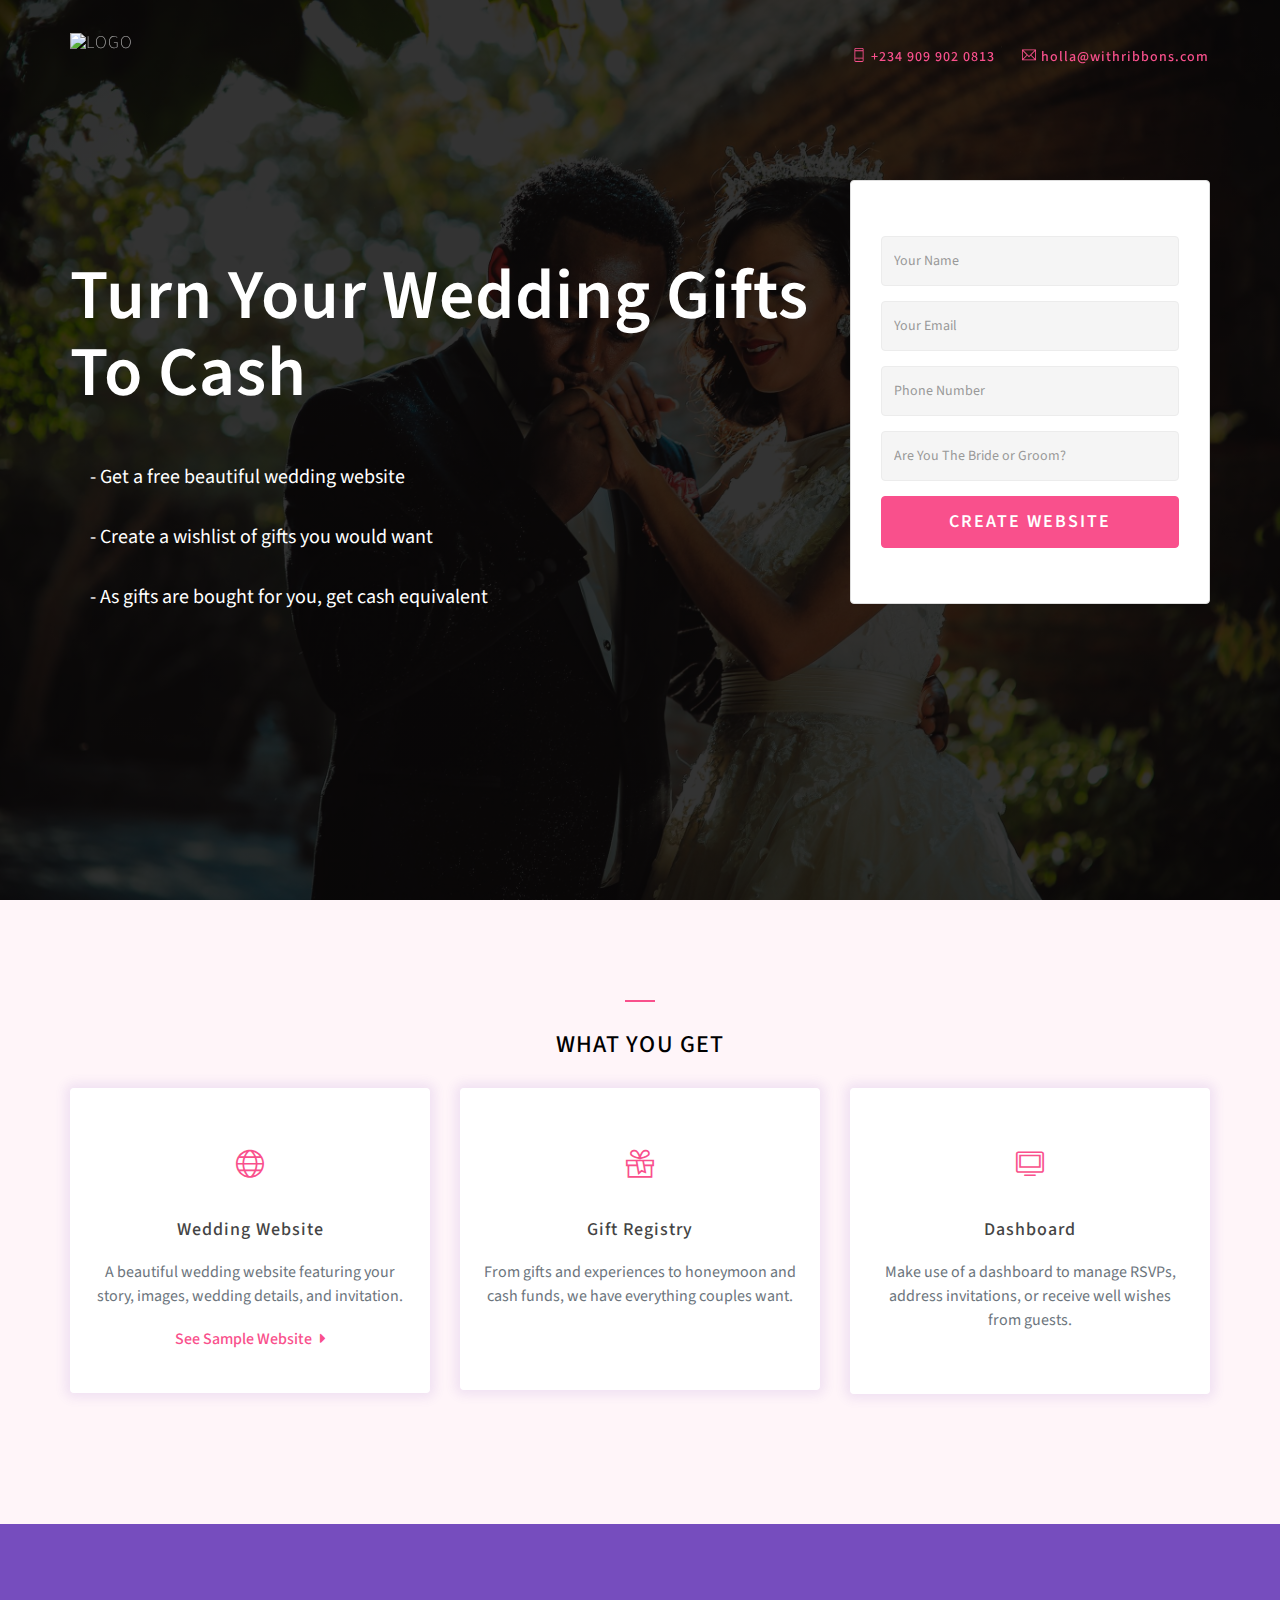
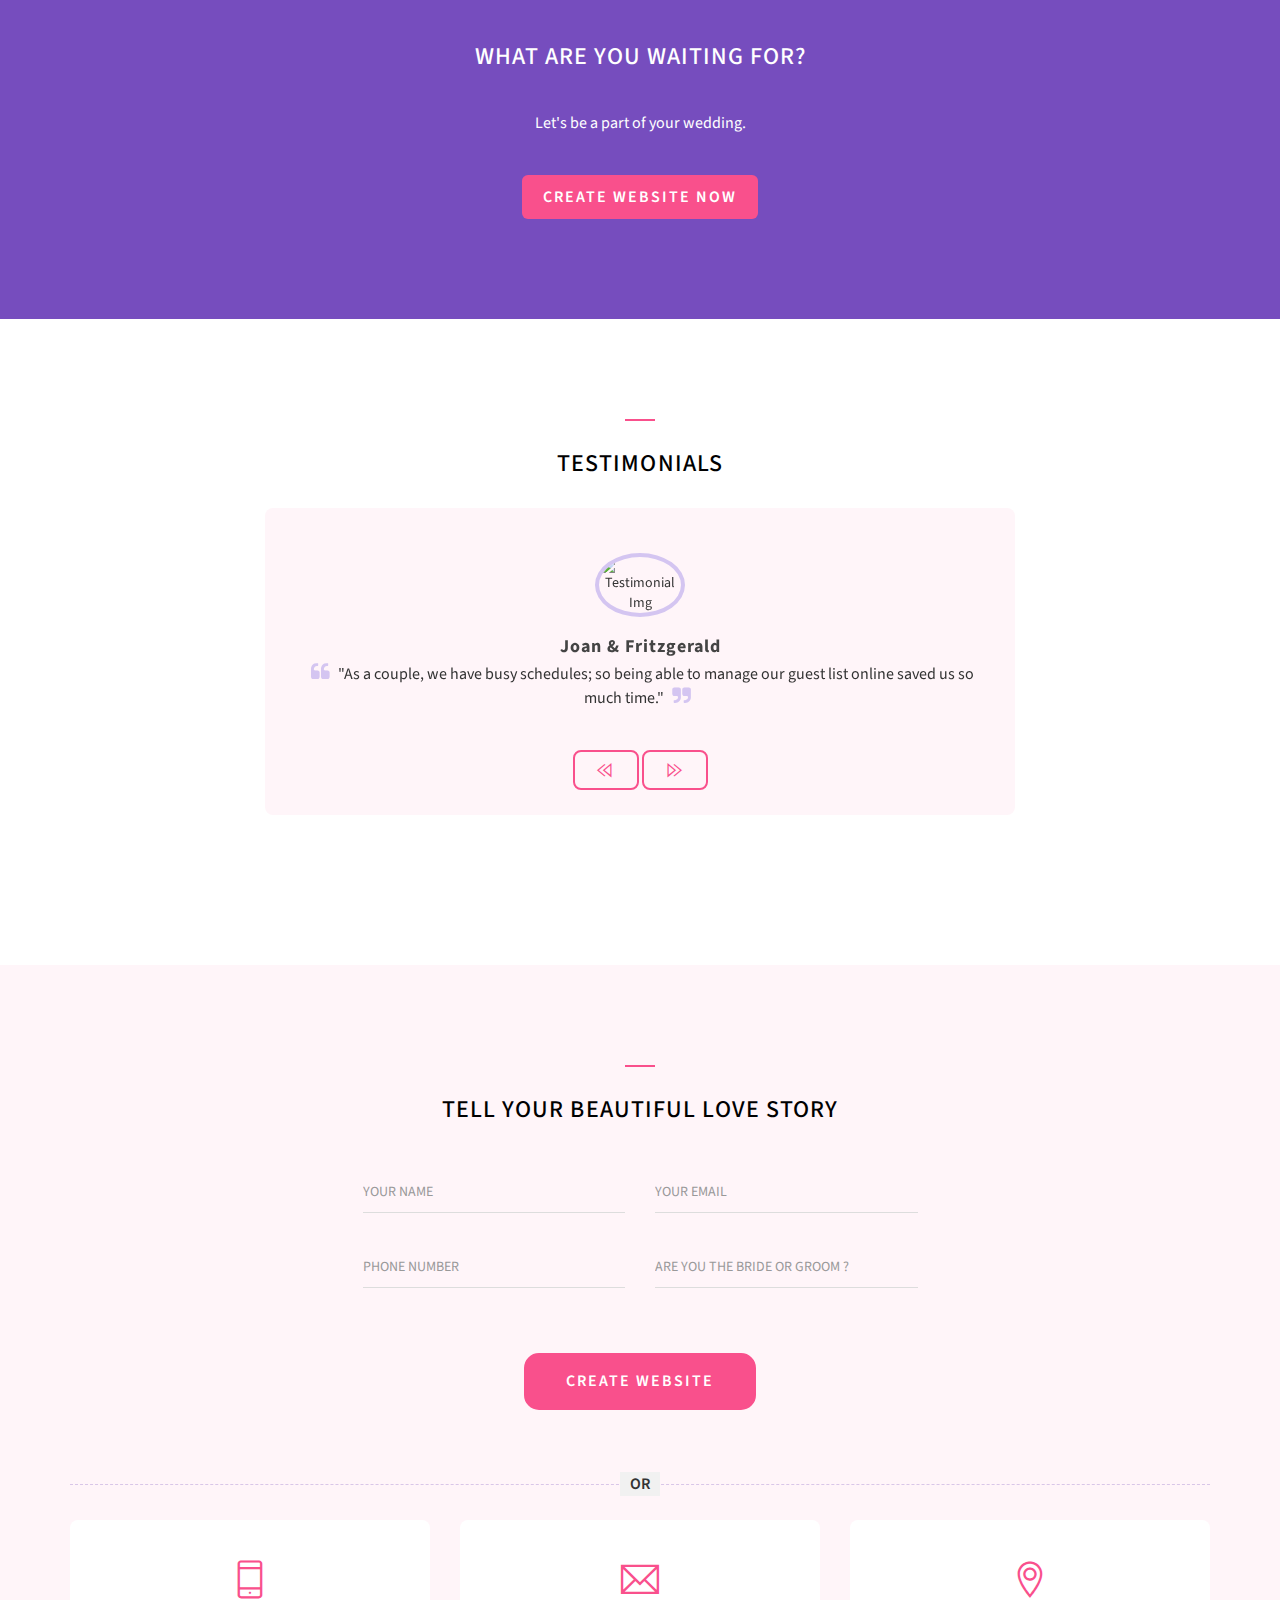
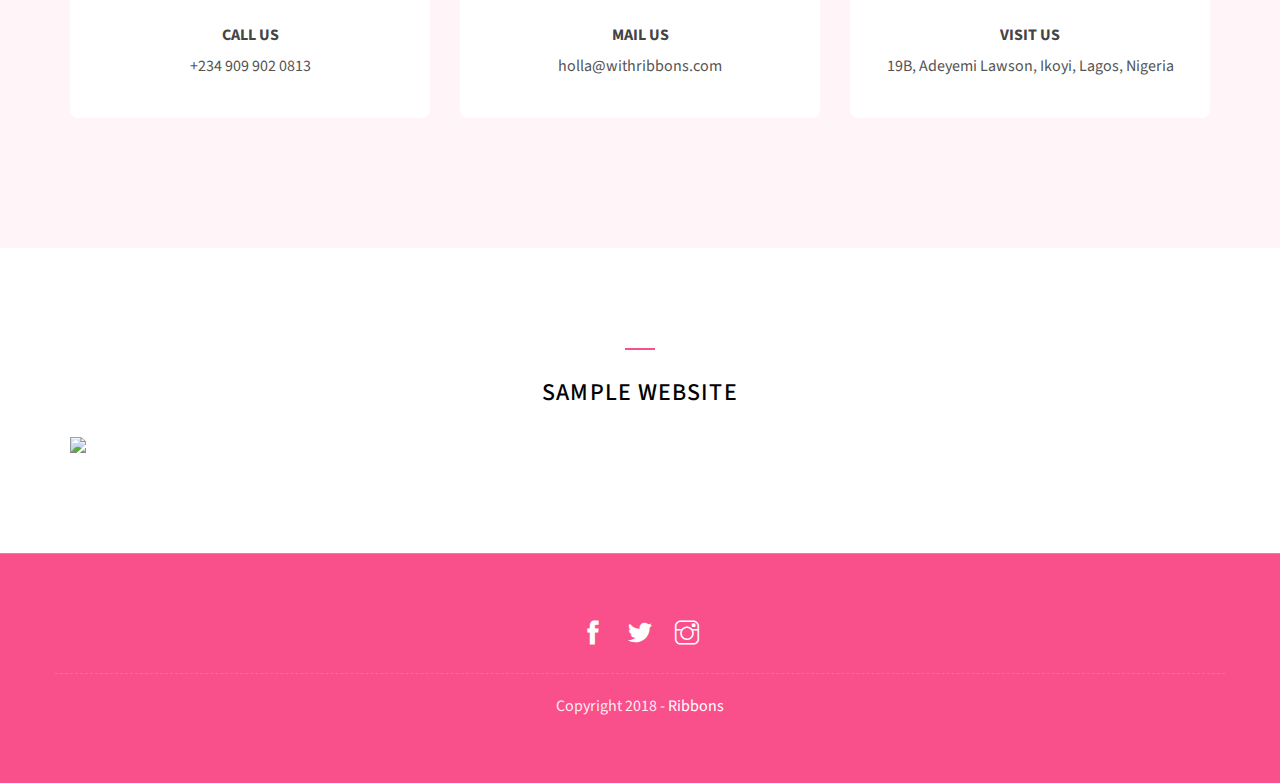
==== commit cc2073a8: "updates" ====
--- a/index2.html
+++ b/index2.html
@@ -128,7 +128,7 @@
     
                         <div class="header-content-inner text_left">
     
-                            <h1>TURN YOUR WEDDING GIFTS TO CASH</h1><br>
+                            <h1>Turn Your Wedding Gifts To Cash</h1><br>
                             
                             <p>- Get a free beautiful wedding website</p>
                             <p>- Create a wishlist of gifts you would want</p>
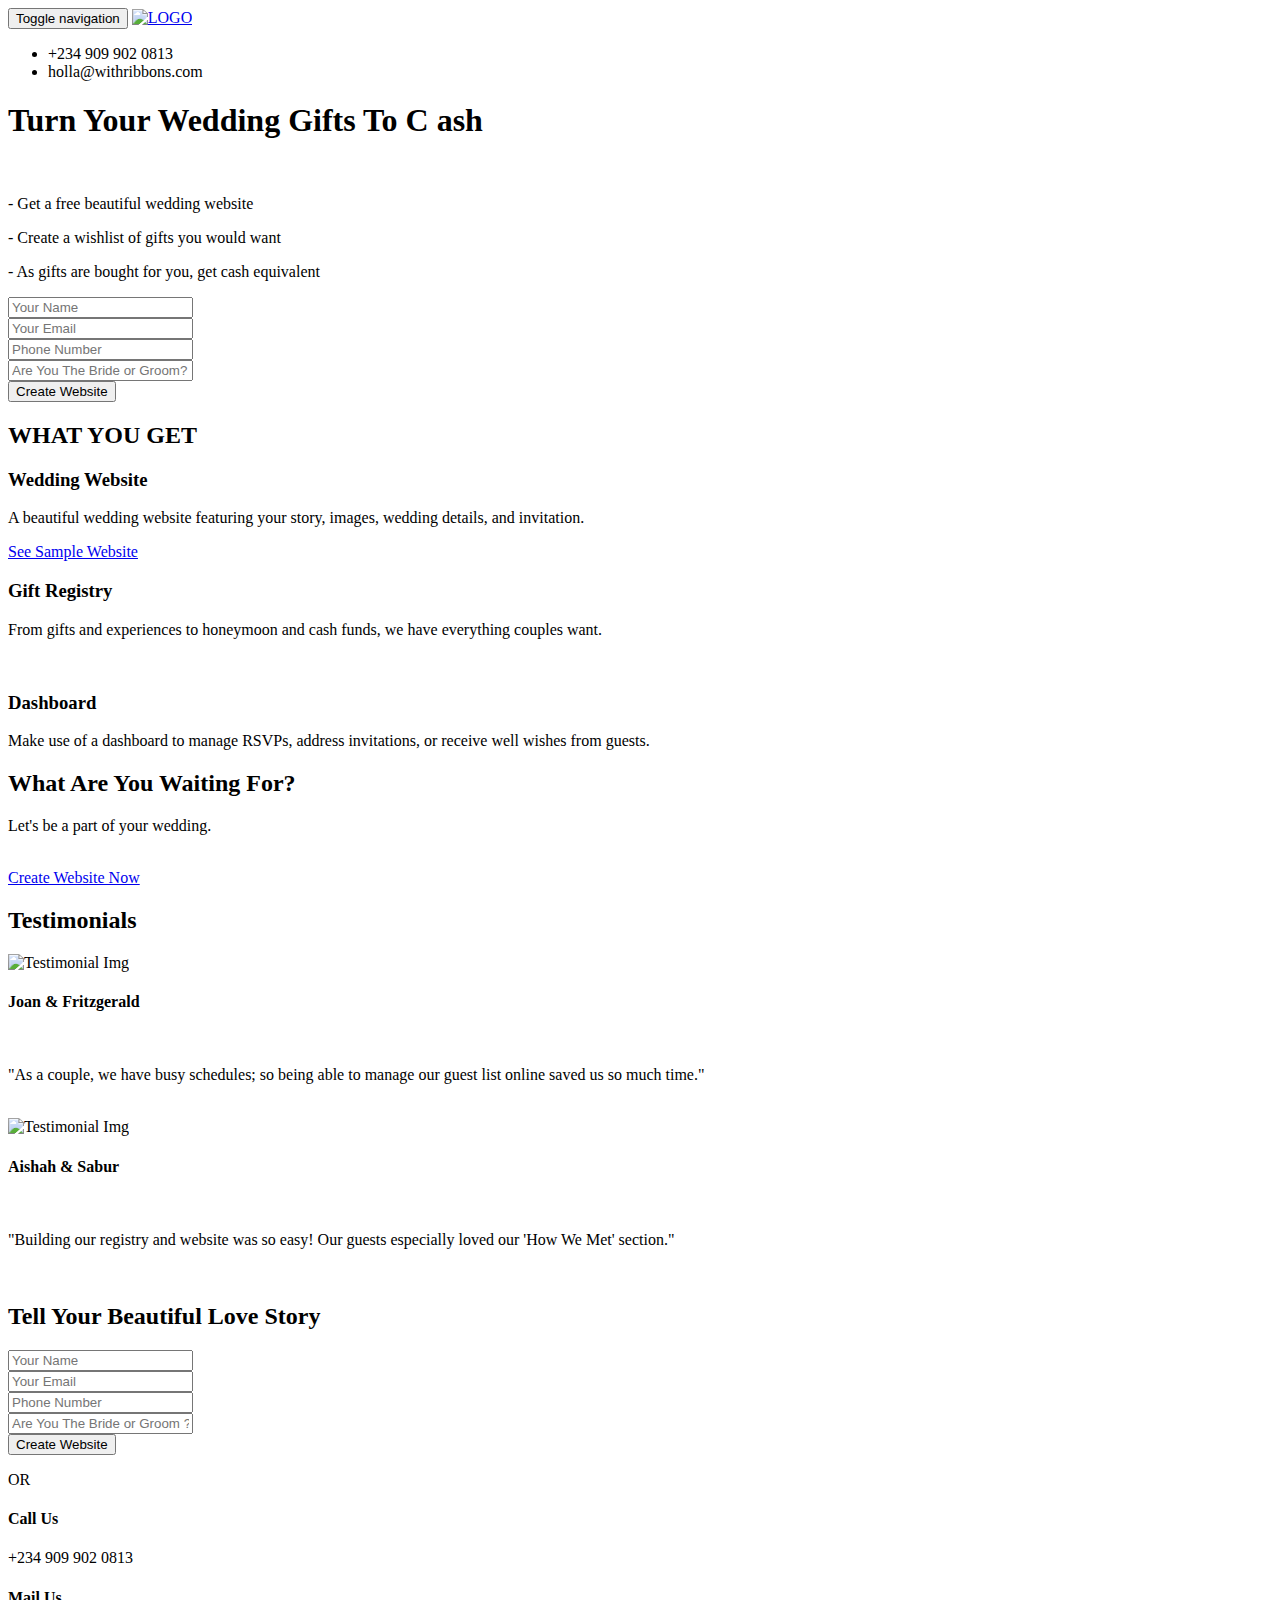
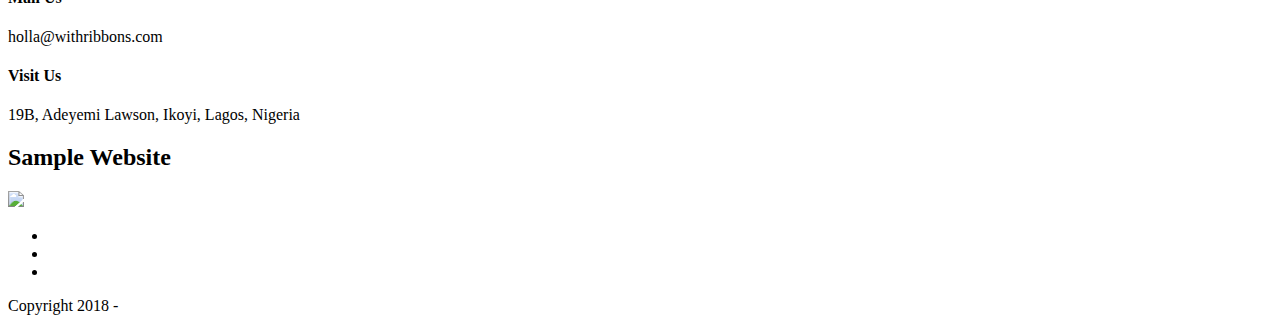
==== commit 41411a45: "cloudinary push" ====
--- a/index2.html
+++ b/index2.html
@@ -51,20 +51,20 @@
 
 
     <!-- Bootstrap Core CSS -->
-    <link href="assets/bootstrap/css/bootstrap.min.css" rel="stylesheet">
+    <link href="https://res.cloudinary.com/dxuap8kxy/raw/upload/v1537593566/ad/bootstrap.min.css" rel="stylesheet">
 
     <!-- Custom Fonts -->
     <link href="https://fonts.googleapis.com/css?family=Source+Sans+Pro" rel="stylesheet">
 
     <!-- Plugin CSS -->
-    <link rel="stylesheet" href="assets/font-awesome/css/font-awesome.min.css">
-    <link rel="stylesheet" href="assets/themify-icons/themify-icons.css">
+    <link rel="stylesheet" href="https://res.cloudinary.com/dxuap8kxy/raw/upload/v1537593941/ad/font-awesome.min.css">
+    <link rel="stylesheet" href="https://res.cloudinary.com/dxuap8kxy/raw/upload/v1537594348/ad/themify-icons.css">
 
     <!-- Custom CSS -->
-    <link href="css/custom.css" rel="stylesheet">
+    <link href="https://res.cloudinary.com/dxuap8kxy/raw/upload/v1537593235/ad/custom.css" rel="stylesheet">
 
     <!-- Responsive CSS -->
-    <link href="css/responsive.css" rel="stylesheet">
+    <link href="https://res.cloudinary.com/dxuap8kxy/raw/upload/v1537593235/ad/responsive.css" rel="stylesheet">
 
 </head>
 
@@ -128,7 +128,7 @@
     
                         <div class="header-content-inner text_left">
     
-                            <h1>Turn Your Wedding Gifts To Cash</h1><br>
+                            <h1>Turn Your Wedding Gifts To C    ash</h1><br>
                             
                             <p>- Get a free beautiful wedding website</p>
                             <p>- Create a wishlist of gifts you would want</p>
@@ -656,22 +656,22 @@
     <!-- End Back To Top -->
 
 
-    <!-- jQuery -->
-    <script src="assets/jquery/jquery.min.js"></script>
-
-    <!-- Bootstrap Core JavaScript -->
-    <script src="assets/bootstrap/js/bootstrap.min.js"></script>
-
-    <!-- Plugin JavaScript -->
-    <script src="js/jquery.easing.js"></script>
-    <script src="js/jquery.counterup.js"></script>
-    <script src="js/jquery.waypoints.js"></script>
-      
-    <!-- jQuery Circle Chart -->  
-    <script src="js/jquery.circlechart.js"></script>
-
-    <!-- Custom JavaScript --> 
-    <script src="js/custom.js"></script>
+   <!-- jQuery -->
+   <script src="https://res.cloudinary.com/dxuap8kxy/raw/upload/v1537593501/ad/jquery.min.js"></script>
+
+   <!-- Bootstrap Core JavaScript -->
+   <script src="https://res.cloudinary.com/dxuap8kxy/raw/upload/v1537593477/ad/bootstrap.min.js"></script>
+
+   <!-- Plugin JavaScript -->
+   <script src="https://res.cloudinary.com/dxuap8kxy/raw/upload/v1537593379/ad/jquery.easing.js"></script>
+   <script src="https://res.cloudinary.com/dxuap8kxy/raw/upload/v1537593363/ad/jquery.counterup.js"></script>
+   <script src="https://res.cloudinary.com/dxuap8kxy/raw/upload/v1537593391/ad/jquery.waypoints.js"></script>
+     
+   <!-- jQuery Circle Chart -->  
+   <script src="https://res.cloudinary.com/dxuap8kxy/raw/upload/v1537593346/ad/jquery.circlechart.js"></script>
+
+   <!-- Custom JavaScript --> 
+   <script src="https://res.cloudinary.com/dxuap8kxy/raw/upload/v1537593335/ad/custom.js"></script>
 
 
 </body>
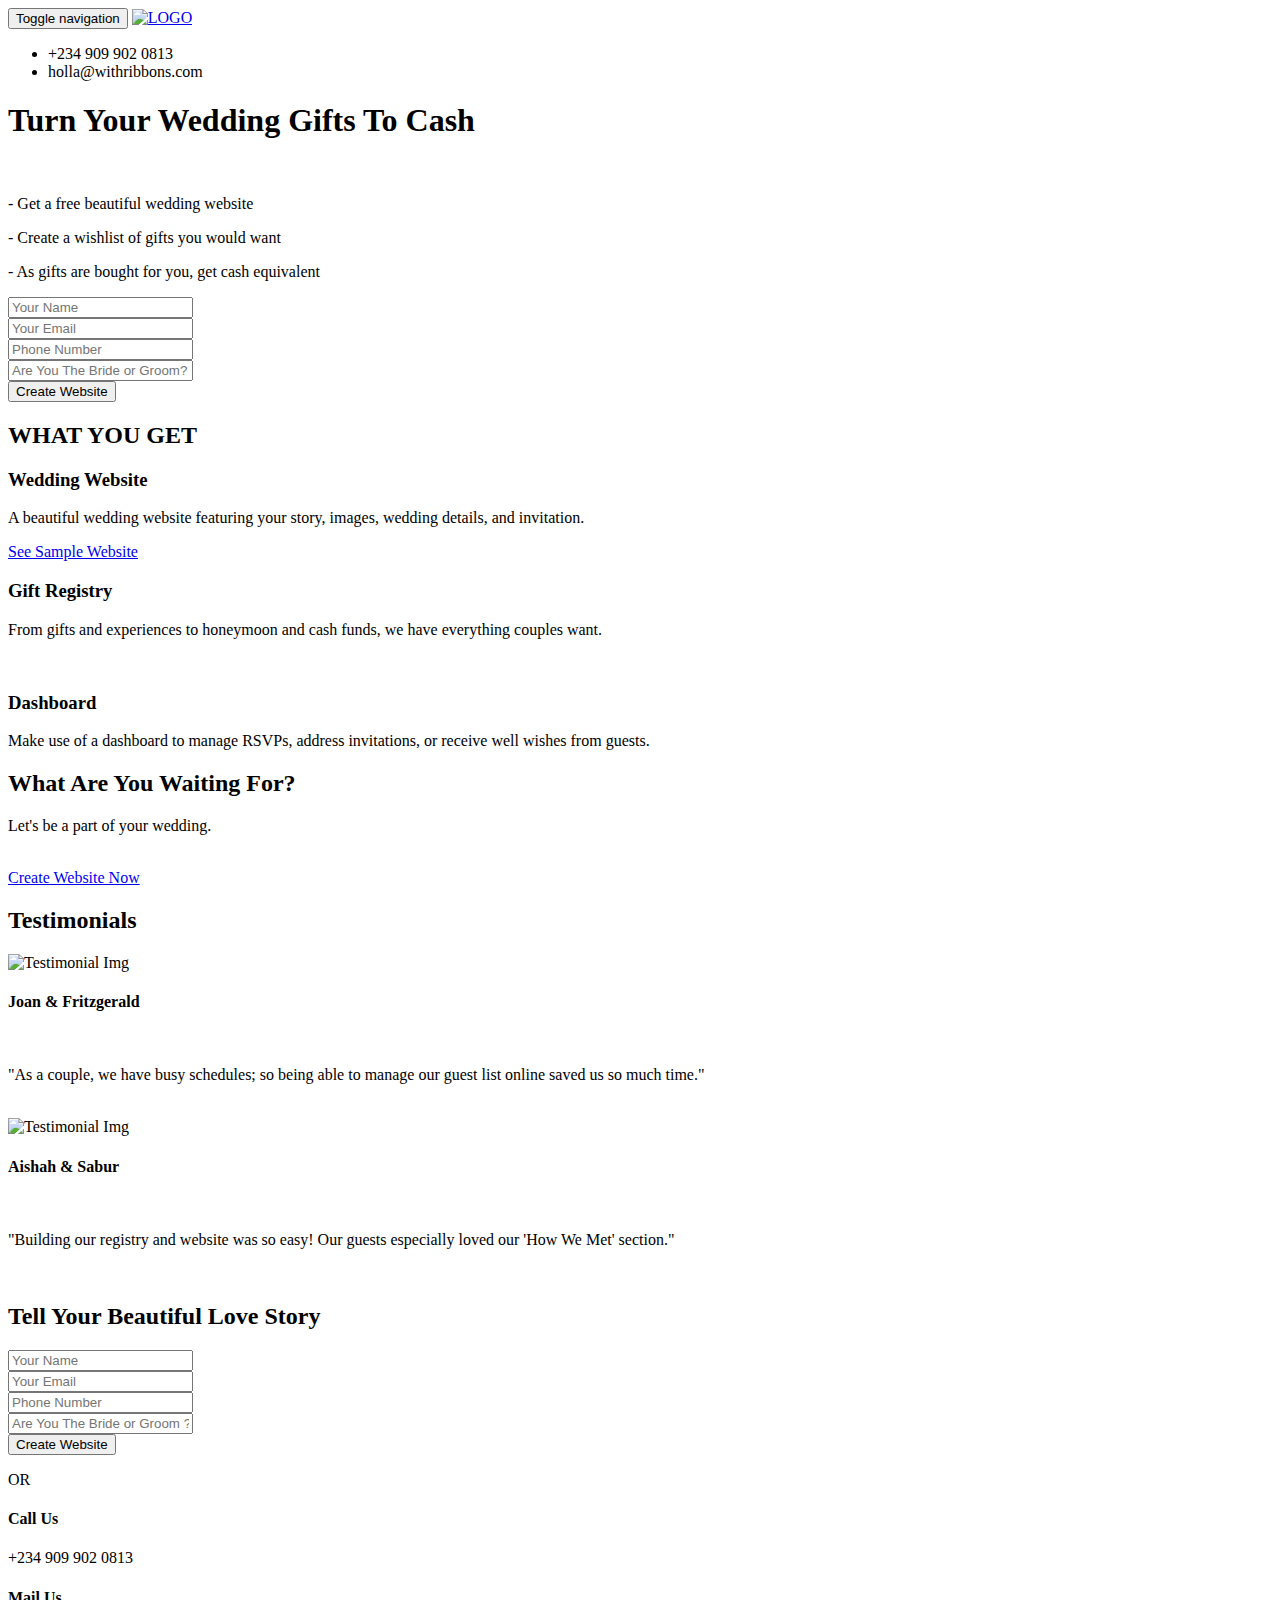
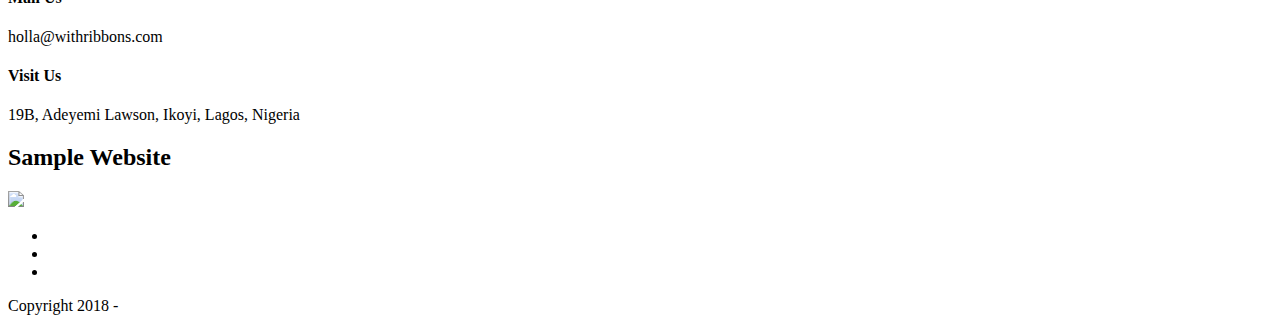
==== commit 53777546: "cloudinary push" ====
--- a/index2.html
+++ b/index2.html
@@ -128,7 +128,7 @@
     
                         <div class="header-content-inner text_left">
     
-                            <h1>Turn Your Wedding Gifts To C    ash</h1><br>
+                            <h1>Turn Your Wedding Gifts To Cash</h1><br>
                             
                             <p>- Get a free beautiful wedding website</p>
                             <p>- Create a wishlist of gifts you would want</p>
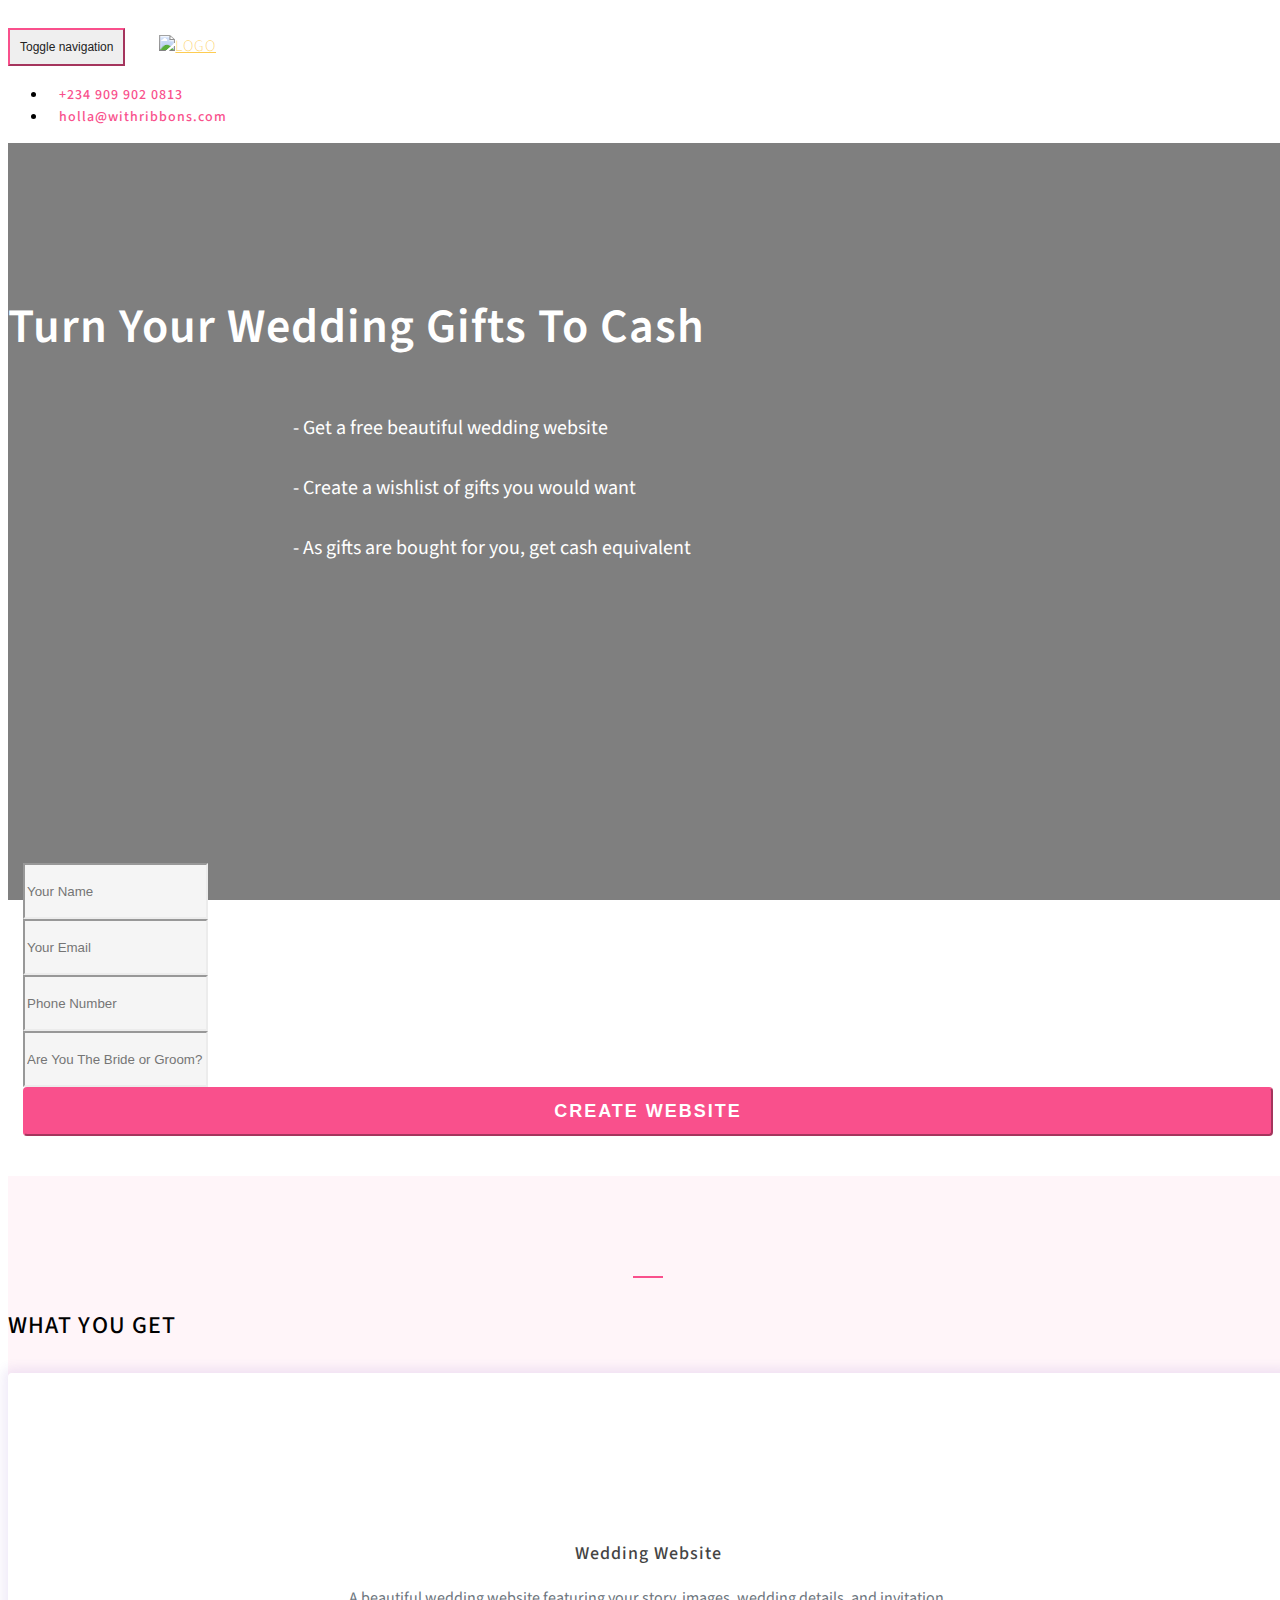
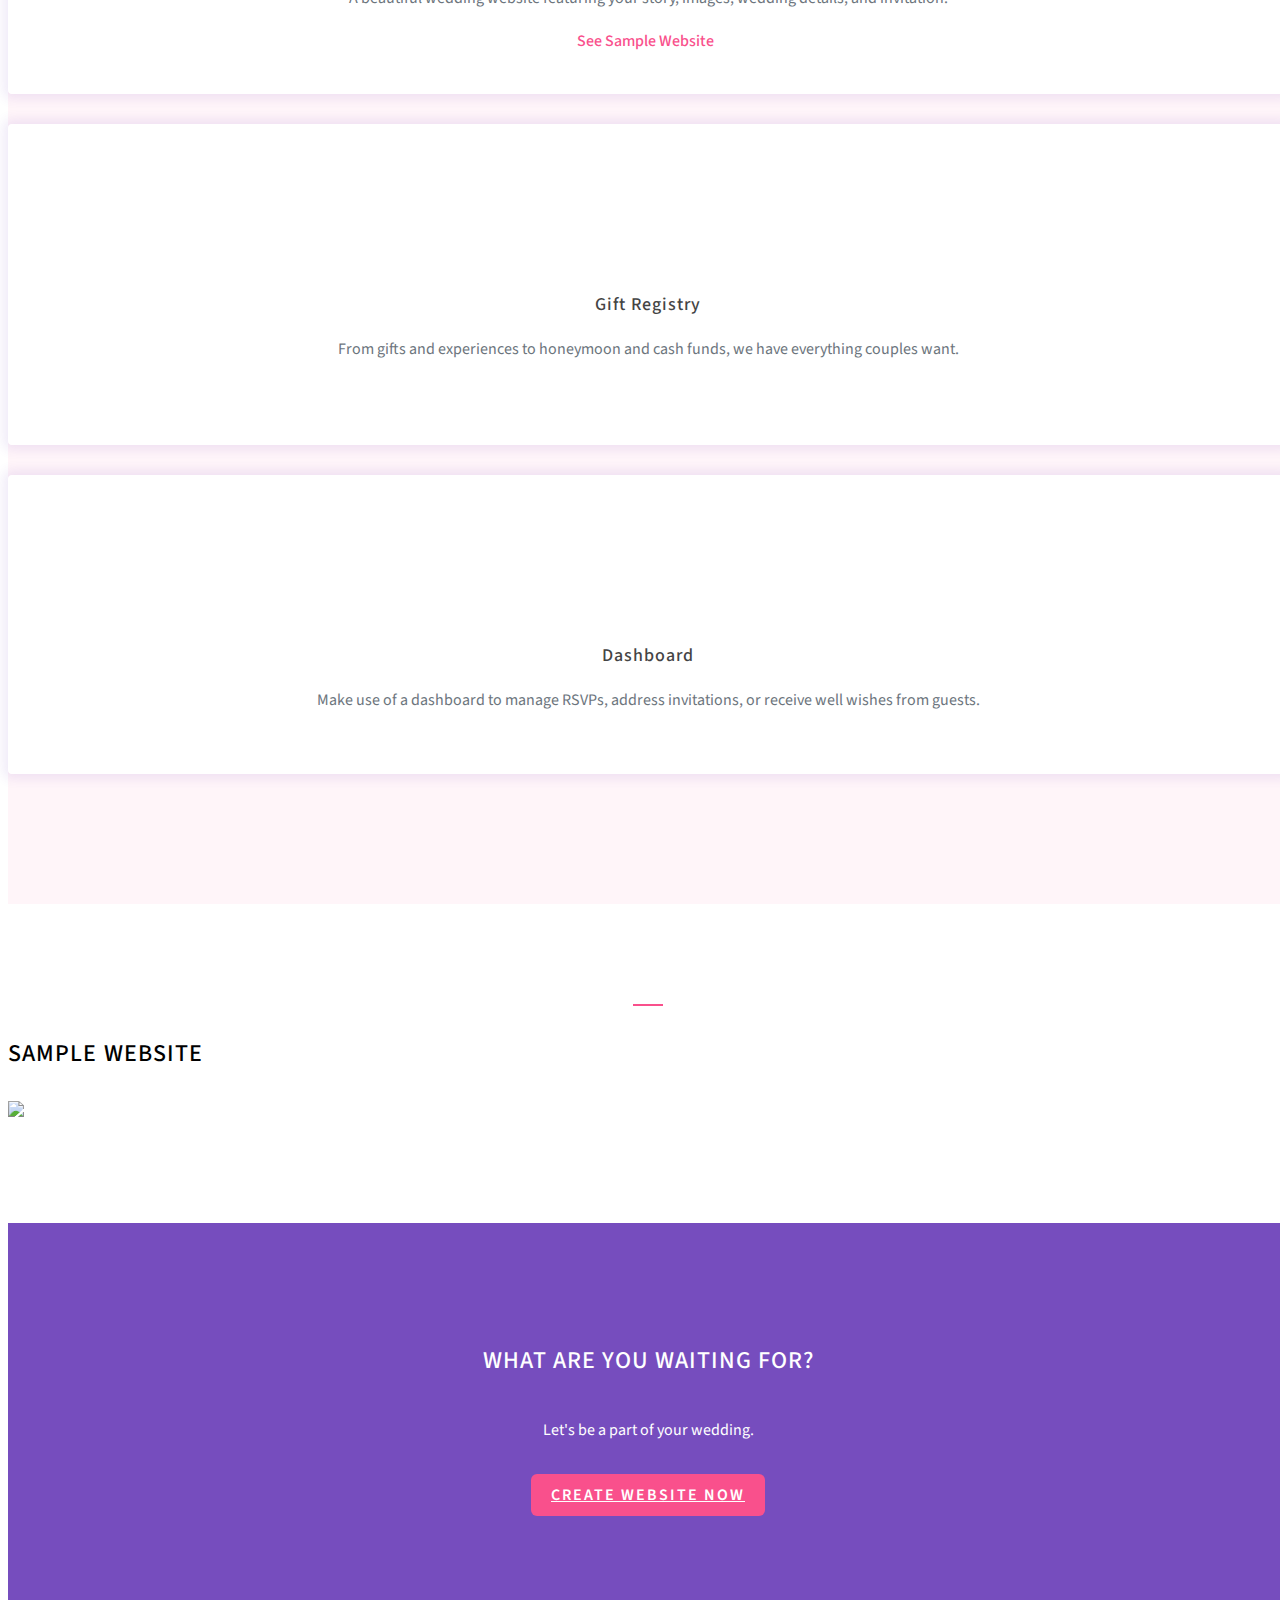
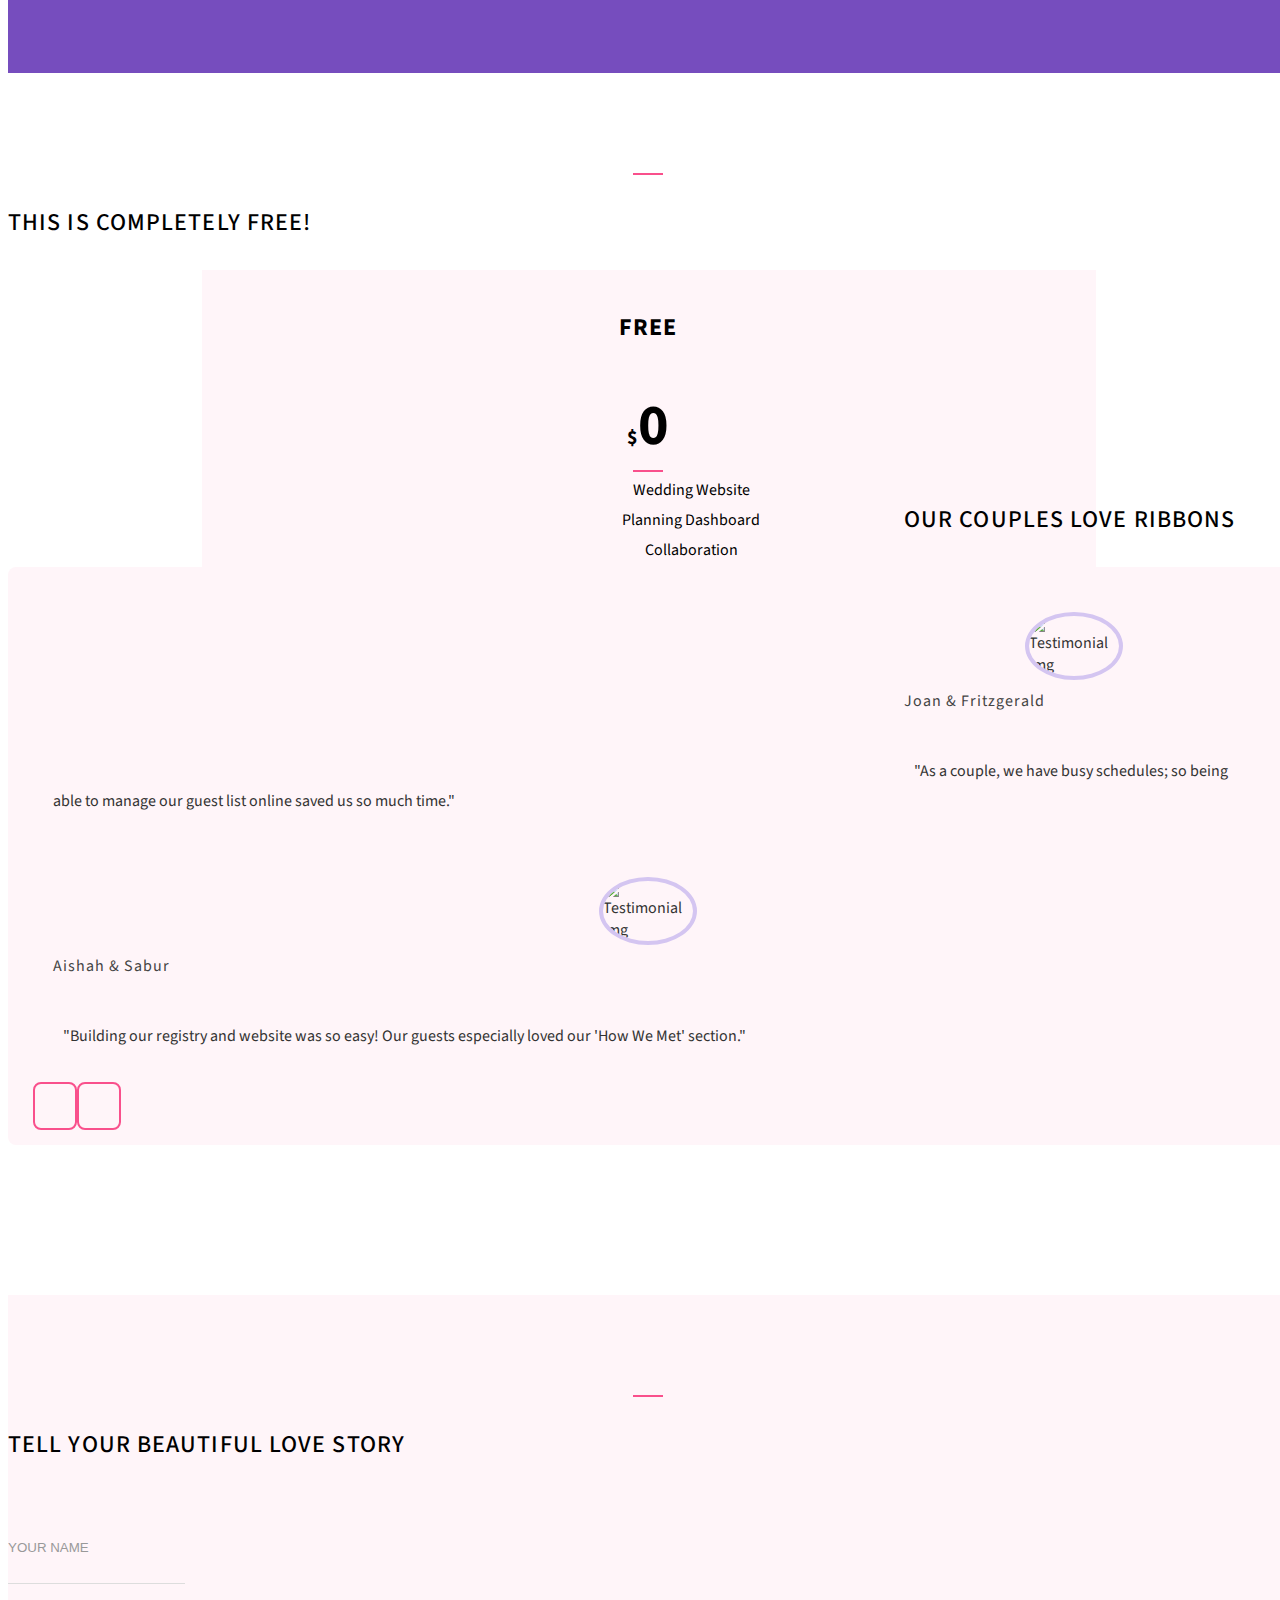
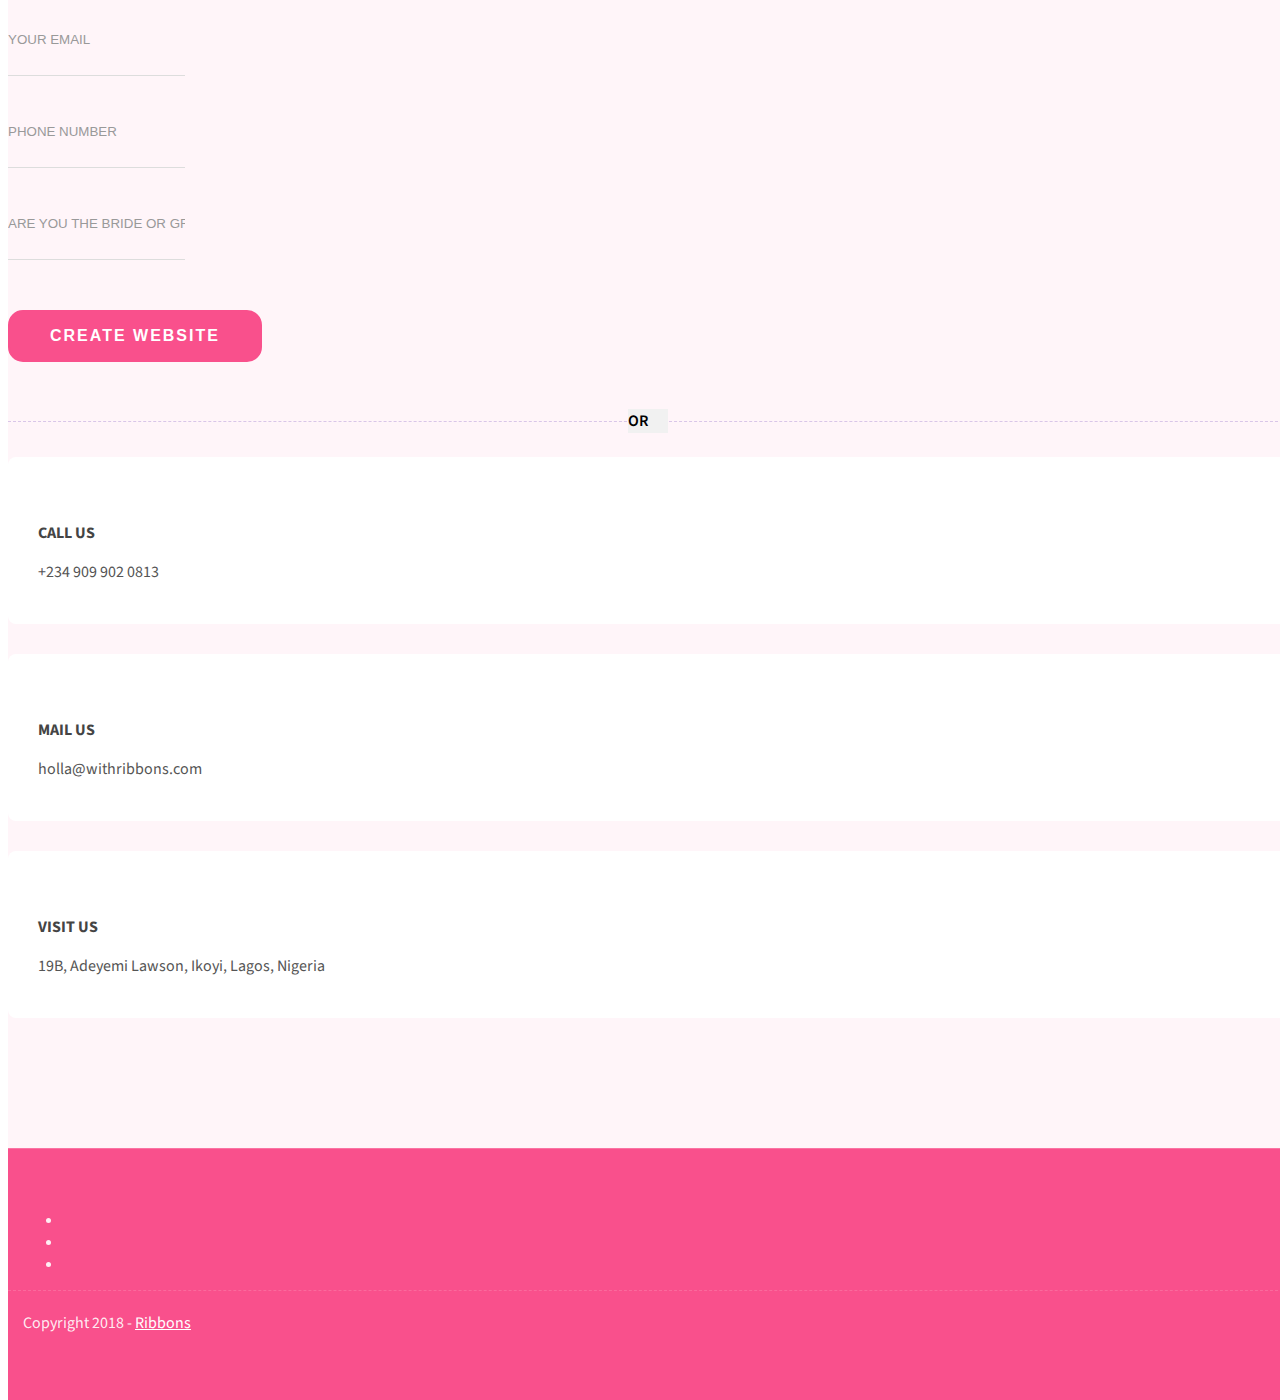
==== commit a2f8028a: "updated" ====
--- a/index2.html
+++ b/index2.html
@@ -61,7 +61,7 @@
     <link rel="stylesheet" href="https://res.cloudinary.com/dxuap8kxy/raw/upload/v1537594348/ad/themify-icons.css">
 
     <!-- Custom CSS -->
-    <link href="https://res.cloudinary.com/dxuap8kxy/raw/upload/v1537593235/ad/custom.css" rel="stylesheet">
+    <link href="css/custom.css" rel="stylesheet">
 
     <!-- Responsive CSS -->
     <link href="https://res.cloudinary.com/dxuap8kxy/raw/upload/v1537593235/ad/responsive.css" rel="stylesheet">
@@ -259,6 +259,45 @@
     </section>
     <!-- End Of Section Offer -->
 
+    <section id="samplewebsite">
+    
+        <div class="container">
+    
+            <div class="row">
+    
+                <div class="col-md-6 col-md-offset-3 text-center">
+    
+                    <div class="section-heading">
+    
+                        <h2>Sample Website</h2>
+    
+                    </div>
+    
+                </div>
+    
+            </div>
+
+
+            
+            <div class="row">
+            
+                <div class="col-md-12">
+            
+                    <img class="img-responsive" src="https://res.cloudinary.com/dxuap8kxy/image/upload/v1535264390/ribweb3/ss2.png">
+            
+                </div>
+            
+                <!-- <div class="col-md-6">
+            
+                    <img class="img-responsive"  src="https://res.cloudinary.com/dxuap8kxy/image/upload/v1535264387/ribweb3/ss3.png">
+            
+                </div> -->
+            
+            </div>
+        
+        </div>
+    
+    </section>
 
     <!-- Section Newsletter -->
     <section id="newsletter" class="newsletter text-center">
@@ -293,6 +332,42 @@
   
     <!-- End Of Section Newsletter -->
 
+    <section>
+        <div class="container">
+            <div class="row">
+                <div class="col-md-3"></div>
+                <div class="col-md-6 text-center">
+    
+                    <div class="section-heading">
+    
+                        <h2>This is Completely Free!</h2>
+    
+                    </div>
+
+                    <div class="pricing__plans">
+                            <h3 class="pricing__title">FREE</h3>   
+                            <div class="pricing__values">
+                                <div class="pricing__value pricing__value--show"><span>$</span>0 </div>
+                            </div>	
+                            <ul class="pricing__list">
+                                <li>Wedding Website</li>
+                                <li> Planning Dashboard</li>
+                                <li> Collaboration</li>
+                                <li>Digital Invites and RSVPs</li>	
+                                <li>Unlimited Photo Storage</li>
+                                <li>Daily Technical Support</li>	
+                                        
+                            </ul> 
+                            <br><br>
+                            <a href="#" class="header__btn header__btn--signup modal-toggle btn btn--red-bg pricing_signup" data-openpopup="signuplogin" data-popup="signup">GET STARTED</a>
+                    </div>
+    
+                </div>
+                <div class="col-md-3"></div>
+            </div>
+        </div>
+    </section>
+
 
     <!-- Section Testimonials-->
     <section id="testimonials" class="testimonials">
@@ -305,7 +380,7 @@
   
                     <div class="section-heading">
   
-                        <h2>Testimonials</h2>
+                        <h2>Our Couples Love Ribbons</h2>
                     </div>
   
                 </div>
@@ -558,47 +633,6 @@
     
     <!-- End Of Section Contact Us -->
 
-
-
-    <section id="samplewebsite">
-    
-        <div class="container">
-    
-            <div class="row">
-    
-                <div class="col-md-6 col-md-offset-3 text-center">
-    
-                    <div class="section-heading">
-    
-                        <h2>Sample Website</h2>
-    
-                    </div>
-    
-                </div>
-    
-            </div>
-
-
-            
-            <div class="row">
-            
-                <div class="col-md-12">
-            
-                    <img class="img-responsive" src="https://res.cloudinary.com/dxuap8kxy/image/upload/v1535264390/ribweb3/ss2.png">
-            
-                </div>
-            
-                <!-- <div class="col-md-6">
-            
-                    <img class="img-responsive"  src="https://res.cloudinary.com/dxuap8kxy/image/upload/v1535264387/ribweb3/ss3.png">
-            
-                </div> -->
-            
-            </div>
-        
-        </div>
-    
-    </section>
 
     <!-- Footer -->
     <footer>
--- a/css/custom.css
+++ b/css/custom.css
@@ -0,0 +1,1513 @@
+/*----------------------------------------------
+-------------------Custom CSS-------------------
+-------------------Author: Abdul------------
+----------------------------------------------*/
+
+/***
+  1.Common CSS
+  2.Navbar CSS
+  3.Header CSS
+  4.Section Services CSS
+  5.Section About CSS
+  6.Section Why Us CSS
+  7.Section Skill Bar CSS
+  8.Section Team CSS
+  9.Section Testimonial CSS
+  10.Section Counter CSS
+  11.Section FAQ CSS
+  12.Section Newsletter CSS
+  13.Section Blog CSS
+  14.Section Client CSS
+  15.Section Contact CSS
+  16.Footer CSS
+  17.Back To Top CSS
+  18.Animation CSS
+***/
+
+
+/*** Common CSS ***/
+
+html,
+body {
+  height: 100%;
+  width: 100%;
+}
+body {
+  font-family: 'Source Sans Pro', sans-serif;
+  font-weight: 400;
+  webkit-tap-highlight-color: #222222;
+}
+a {
+  -webkit-transition: all 0.35s;
+  -moz-transition: all 0.35s;
+  transition: all 0.35s;
+  color: #673AB7;
+}
+a:hover,
+a:focus {
+  color: #673AB7;
+}
+hr {
+  max-width: 200px;
+  margin:0 auto 25px;
+  border : 0;
+  height: 2px; 
+  background-image: linear-gradient(right, rgba(156, 39, 176, 0), rgba(103, 58, 183, 0.75), rgba(156, 39, 176, 0));
+  background-image: -webkit-linear-gradient(right, rgba(156, 39, 176, 0), rgba(103, 58, 183, 0.75), rgba(156, 39, 176, 0)); 
+  background-image:    -moz-linear-gradient(right, rgba(156, 39, 176, 0), rgba(103, 58, 183, 0.75), rgba(156, 39, 176, 0)); 
+  background-image:     -ms-linear-gradient(right, rgba(156, 39, 176, 0), rgba(103, 58, 183, 0.75), rgba(156, 39, 176, 0)); 
+  background-image:      -o-linear-gradient(right, rgba(156, 39, 176, 0), rgba(103, 58, 183, 0.75), rgba(156, 39, 176, 0)); 
+}
+hr.light {
+  border-color: white;
+}
+h1,
+h2,
+h3,
+h4,
+h5,
+h6 {
+  font-family: 'Source Sans Pro', sans-serif;
+  font-weight: 200;
+  letter-spacing: 1px;
+}
+p {
+  font-size: 16px;
+  line-height: 1.5;
+  margin-bottom: 20px;
+}
+.text-muted {
+    color: #5f5b58;
+}
+.mr_top_10{
+  margin-top: 10px;
+}
+.mr_top_20{
+  margin-top: 20px;
+}
+.mr_top_50{
+  margin-top: 50px;
+}
+.mr_right_10{
+  margin-right: 10px;
+}
+.big{
+  font-size: 30px;
+}
+.bigger{
+  font-size: 68px
+}
+.super{
+  font-size: 72px;
+}
+.hyper{
+  font-size: 96px;
+}
+.black{
+  color: #000;
+  font-weight: 500;
+}
+.bold{
+  font-weight: 700;
+}
+.regular{
+  font-weight: 500;
+}
+.light{
+  font-weight: 400;
+}
+.hairline{
+  font-weight: 300;
+}
+.text-caps{
+  text-transform: uppercase;
+}
+.text-lowercase{
+  text-transform: lowercase;
+}
+.text-italic{
+  font-style: italic;
+}
+.normal{
+  font-style: normal;
+}
+.text-primary {
+  color: #fdcc52;
+}
+.no-gutter > [class*='col-'] {
+  padding-right: 0;
+  padding-left: 0;
+}
+.btn-outline {
+  /* color: #f9508c; */
+  /* border: 2px solid; */
+  padding: 10px 20px;
+}
+.btn-outline:hover,
+.btn-outline:focus,
+.btn-outline:active,
+.btn-outline.active {
+  color: white;
+  background-color: #673AB7;
+  border-color: #673AB7;
+}
+.btn {
+  text-transform: uppercase;
+  letter-spacing: 2px;
+  border-radius: 6px;
+}
+.btn-xl {
+  font-size: 18px;
+  font-weight: bold;
+  padding: 15px 40px;
+}
+.btn-primary.focus, .btn-primary:focus{
+  border-color: #286090;
+}
+::-moz-selection {
+  color: white;
+  text-shadow: none;
+  background: #673AB7;
+}
+::selection {
+  color: white;
+  text-shadow: none;
+  background: #673AB7;
+}
+img::selection {
+  color: white;
+  background: transparent;
+}
+img::-moz-selection {
+  color: white;
+  background: transparent;
+}
+section {
+  padding: 100px 0;
+}
+section .section-heading::before {
+  background-color: #f9508c;
+  content: "";
+  display: block;
+  height: 2px;
+  margin: 0 auto 30px;
+  width: 30px;
+}
+section .section-heading h2 {
+  font-size: 24px;
+  margin-top: 0;
+  margin-bottom: 30px;
+  font-weight: 500;
+  color: #000;
+  text-transform: uppercase;
+  letter-spacing: 1.1px;
+}
+section .section-heading p{
+  color: #5f5b58;
+  margin-bottom: 60px;
+}
+
+/*** Navbar CSS ***/
+
+.navbar{
+  min-height: 80px;
+}
+.navbar-default {
+  background-color: transparent;
+  border-color: transparent;
+  opacity: 1;
+  -webkit-transition: all 0.35s;
+  -moz-transition: all 0.35s;
+  transition: all 0.35s;
+  font-family: 'Source Sans Pro', sans-serif;
+  font-weight: 200;
+  letter-spacing: 1px;
+}
+.navbar-default .navbar-header .navbar-brand {
+  font-family: 'Source Sans Pro', sans-serif;
+  font-weight: 200;
+  letter-spacing: 1px;
+  color: #fdcc52;
+  padding: 13px 15px 15px 15px;
+}
+.navbar-default .navbar-header .navbar-brand:hover,
+.navbar-default .navbar-header .navbar-brand:focus {
+  color: #fcbd20;
+}
+.navbar-fixed-bottom .navbar-collapse, .navbar-fixed-top .navbar-collapse{
+  width: auto;
+  margin-left: 0;
+  margin-right:0;
+  border: none;
+  box-shadow: none;
+}
+.navbar-default .navbar-header .navbar-toggle {
+  font-size: 12px;
+  color: #222222;
+  padding: 10px 10px;
+  margin-top: 20px;
+  margin-right: 15px;
+  border-color: #f9508c;
+}
+.navbar-default .navbar-toggle:hover,
+.navbar-default .navbar-toggle:focus{
+  background-color: rgba(255, 255, 255, .2);
+}
+.navbar-default .navbar-toggle .icon-bar{
+  background-color: #f9508c;
+}
+.navbar-nav{
+  margin-top: 17px;
+}
+.navbar-default .nav > li > a {
+  border-radius: 4px;
+  font-size: 14px;
+  font-weight: 500;
+  margin-right: 5px;
+  padding: 10px 11px;
+}
+.navbar-default .nav > li > a,
+.navbar-default .nav > li > a:focus {
+  color: #f9508c;
+}
+.navbar-default .nav > li > a:hover,
+.navbar-default .nav > li > a:focus:hover {
+  color: #ECD3A9;
+}
+.navbar-default .nav > li.active > a,
+.navbar-default .nav > li.active > a:focus {
+  color: rgba(255, 255, 255, 0.5);
+  background-color: transparent;
+}
+.navbar-default .nav > li.active > a:hover,
+.navbar-default .nav > li.active > a:focus:hover {
+  background-color: transparent;
+}
+.navbar-collapse.collapse.in{
+  background: #fff;
+}
+
+/*** Header CSS ***/
+
+header {
+  position: relative;
+  width: 100%;
+  min-height: auto;
+  overflow-y: hidden;
+  background-attachment: fixed;
+  background-clip: border-box, border-box;
+  background-color: rgba(0, 0, 0, 0);
+  background-origin: padding-box, padding-box;
+  background-position: 0 0%, center center;
+  background-repeat: no-repeat;
+  background-size: cover;
+  -o-background-size: cover;
+  -moz-background-size: cover;
+  -webkit-background-size: cover;
+  color: #fff;
+  min-height: 740px;
+}
+header.home{
+  background-image: linear-gradient(-19deg, rgba(0, 0, 0, .5) 0px, rgba(0, 0, 0, .5) 100%), url("https://res.cloudinary.com/dxuap8kxy/image/upload/v1537593002/ad/ty.jpg");
+  background-image: -webkit-linear-gradient(-19deg, rgba(0, 0, 0, .5) 0px, rgba(0, 0, 0, .5) 100%), url("https://res.cloudinary.com/dxuap8kxy/image/upload/v1537593002/ad/ty.jpg"); 
+  background-image:    -moz-linear-gradient(-19deg, rgba(0, 0, 0, .5) 0px, rgba(0, 0, 0, .5) 100%), url("https://res.cloudinary.com/dxuap8kxy/image/upload/v1537593002/ad/ty.jpg"); 
+  background-image:     -ms-linear-gradient(-19deg, rgba(0, 0, 0, .5) 0px, rgba(0, 0, 0, .5) 100%), url("https://res.cloudinary.com/dxuap8kxy/image/upload/v1537593002/ad/ty.jpg"); 
+  background-image:      -o-linear-gradient(-19deg, rgba(0, 0, 0, .5) 0px, rgba(0, 0, 0, .5) 100%), url("https://res.cloudinary.com/dxuap8kxy/image/upload/v1537593002/ad/ty.jpg");
+}
+header .header-content {
+  text-align: center;
+  padding: 150px 0 50px;
+  position: relative;
+}
+header .header-content .header-content-inner {
+  position: relative;
+  margin: 0 auto;
+}
+header .header-content .header-content-inner h1 {
+  margin-top: 0;
+  margin-bottom: 30px;
+  font-size: 48px;
+  font-weight: 600;
+}
+header .header-content .header-content-inner p {
+  margin: 0 auto 30px;
+  max-width: 710px;
+  text-align: center;
+  font-size: 20px;
+}
+header .header-content .header-content-inner h2 {
+  margin-top: 0;
+  margin-bottom: 30px;
+  font-size: 30px;
+  font-weight: 700;
+}
+header .header-content .header-content-inner h2 span{
+  font-size: 16px;
+  font-weight: 600;
+}
+header a.scroll-down{
+  display: block;
+  margin-top: 30px;
+  color: #fff;
+}
+.header-content-inner.text_left h1,
+.header-content-inner.text_left p,
+.header-content-inner.text_left a{
+  text-align: left !important;
+  float: none ;
+}
+header a.scroll-down i.fa-angle-double-down{
+  font-size: 2em;
+  -webkit-animation: bounce 1.5s infinite; /* Safari 4+ */
+  -moz-animation:    bounce 1.5s infinite; /* Fx 5+ */
+  -o-animation:      bounce 1.5s infinite; /* Opera 12+ */
+  animation:         bounce 1.5s infinite; /* IE 10+, Fx 29+ */
+}
+header .form-content {
+  display: block;
+  overflow: hidden;
+  width: 100%;
+}
+header .form-content .panel.panel-default{
+  margin-top: 180px;
+  padding: 40px 15px;
+}
+header .form-content .panel.panel-default .panel-heading{
+  padding: 30px 0 20px;
+  background: transparent;
+  border-color: #fff;
+  text-align: center;
+}
+header .form-content .panel.panel-default .panel-heading .panel-title{
+  font-size: 26px;
+  text-transform: uppercase;
+  font-weight: 600;
+  color: #f9508c;
+}
+header .form-content .panel.panel-default .panel-heading p{
+  font-size: 16px;
+  color: #888;
+}
+header form.top-form{
+}
+header form.top-form .form-control{
+  height: 50px;
+  background: #F5F5F5;
+  color: #333;
+  box-shadow: none;
+  border-color: #ECECEC;
+
+}
+header form.top-form .btn.btn-default {
+  background: #f9508c;
+  padding: 12px 15px;
+  color: #fff;
+  border-color: #f9508c;
+  border-radius: 4px;
+  display: block;
+  font-size: 18px;
+  width: 100%;
+  font-weight: 600;
+  transition: all 200ms ease-in-out;
+  -webkit-transition: all 200ms ease-in-out;
+  -moz-transition: all 200ms ease-in-out;
+  -o-transition: all 200ms ease-in-out;
+}
+header form.top-form .btn.btn-default:hover {
+  background: #f9508c;
+}
+header .form-content .panel.panel-default .panel-footer{
+  background: transparent;
+  border-color: transparent;
+}
+header .form-content .panel.panel-default .panel-footer p{
+  color: #333;
+  margin-bottom: 0;
+  text-align: center;
+  font-size: 14px;
+}
+header .form-content .panel.panel-default .panel-footer p i{
+  color: #f9508c;
+}
+
+
+/*** Section Services CSS ***/
+
+section.services{
+  background: #fff5f9;
+  text-decoration: none;
+}
+section.services .device-container {
+  margin-bottom: 50px;
+}
+section.services .container-fluid{
+  margin-top: 40px;
+}
+section.services .feature-item {
+  background: #fff none repeat scroll 0 0;
+  border: 2px solid #fff;
+  border-radius: 4px;
+  box-shadow: 0 0 11px 5px rgba(103, 58, 183, 0.1);
+  margin-bottom: 30px;
+  padding: 40px 20px;
+  text-align: center;
+  transition: all 300ms ease-in-out;
+  -webkit-transition: all 300ms ease-in-out;
+  -moz-transition: all 300ms ease-in-out;
+  -o-transition: all 300ms ease-in-out;
+}
+section.services .feature-item:hover {
+  box-shadow: 0 0 11px 5px rgba(240, 80, 140, 0.15);
+  background: linear-gradient(-19deg, rgba(240, 80, 140, .95) 0px, rgba(240, 80, 140, .9) 100%);
+  background: -webkit-linear-gradient(-19deg, rgba(240, 80, 140, .95) 0px, rgba(240, 80, 140, .9) 100%); 
+  background:    -moz-linear-gradient(-19deg, rgba(240, 80, 140, .95) 0px, rgba(240, 80, 140, .9) 100%); 
+  background:     -ms-linear-gradient(-19deg, rgba(240, 80, 140, .95) 0px, rgba(240, 80, 140, .9) 100%); 
+  background:      -o-linear-gradient(-19deg, rgba(240, 80, 140, .95) 0px, rgba(240, 80, 140, .9) 100%);
+}
+section.services .feature-item h3 {
+  color: #444;
+  font-size: 18px;
+  font-weight: 500;
+  margin-top: 20px;
+  text-align: center;
+  margin-bottom: 20px;
+}
+section.services .feature-item p {
+  font-size: 16px;
+  color:#6c757d;
+}
+section.services .feature-item i.custom-icom {
+  background: transparent none repeat scroll 0 0;
+  border-radius: 50%;
+  color: #f9508c;
+  display: block;
+  float: none;
+  font-size: 28px;
+  height: 70px;
+  line-height: 32px;
+  margin: 0 auto;
+  padding: 18px;
+  width: 70px;
+}
+section.services .feature-item a.learn-more{
+  color: #f9508c;
+  text-align: center;
+  font-weight: 500;
+  text-decoration: none;
+  font-size: 16px;
+}
+section.services .feature-item a.learn-more i{
+  margin-left: 5px;
+  -webkit-transition: all 0.1s ease 0s;
+     -moz-transition: all 0.1s ease 0s;
+       -o-transition: all 0.1s ease 0s;
+          transition: all 0.1s ease 0s;
+}
+section.services .feature-item a.learn-more:hover i{
+  margin-left: 10px;
+}
+section.services .feature-item:hover h3{
+  color: #fff;
+}
+section.services .feature-item:hover p{
+  color: #fff;
+}
+section.services .feature-item:hover i.custom-icom {
+  color: #fff;
+  background: transparent;
+  border: 2px solid #fff;
+}
+section.services .feature-item:hover a.learn-more{
+  color: #fff;
+}
+
+/*** Section About CSS ***/
+
+section.about{
+  background: #fff;
+}
+section.about .about_left .feature-item{
+  padding: 10px 0 0 0;
+  position: relative;
+  display: block;
+  overflow: hidden;
+}
+section.about .about_left .feature-item::before {
+  position: absolute;
+  top: 0;
+  left: -75%;
+  z-index: 2;
+  display: block;
+  content: '';
+  width: 50%;
+  height: 100%;
+  background: -webkit-linear-gradient(left, rgba(255,255,255,0) 0%, rgba(255,255,255,.3) 100%);
+  background: linear-gradient(to right, rgba(255,255,255,0) 0%, rgba(255,255,255,.3) 100%);
+  -webkit-transform: skewX(-25deg);
+  transform: skewX(-25deg);
+}
+section.about .about_left .feature-item:hover::before {
+  -webkit-animation: shine 1s;
+  animation: shine 1s;
+}
+section.about .about_left .feature-item img{
+  width: 100%;
+  border: 1px solid rgba(103, 58, 183, 0.1);
+}
+section.about .about_right .about-des{
+  padding-top: 10px;
+}
+section.about .about_right .about-des h3{
+  font-size: 18px;
+  color: #673AB7;
+}
+section.about .about_right .about-des h2{
+  font-size: 32px;
+  font-weight: 700;
+  margin-bottom: 30px;
+}
+section.about .about_right .about-des p{
+  margin-bottom: 30px;
+}
+section.about .about_right .about-des .btn-outline {
+  color: #673AB7;
+  border-color: #673AB7;
+}
+section.about .about_right .about-des .btn-outline:hover,
+section.about .about_right .about-des .btn-outline:focus,
+section.about .about_right .about-des .btn-outline:active,
+section.about .about_right .about-des .btn-outline.active{
+  color: #fff;
+}
+
+/*** Section Why Us CSS ***/
+
+section.why_us{
+  background: #F1F1F1;
+  padding: 0;
+}
+section.why_us .why-us-des{
+  padding: 50px 50px 50px 100px;
+}
+section.why_us .why-us-des h3{
+  position: relative;
+  font-size: 38px;
+  margin-bottom: 35px;
+  color: #673AB7;
+  font-weight: 600;
+}
+section.why_us .why-us-des h3::after {
+  background: #673AB7 none repeat scroll 0 0;
+  bottom: -15px;
+  content: "";
+  height: 3px;
+  left: 0;
+  position: absolute;
+  width: 40px;
+}
+section.why_us .why-us-des p{
+  margin-bottom: 35px;
+}
+.why-us-item{
+
+}
+.why-us-item i{
+  color: #673AB7;
+  font-size: 32px;
+}
+.why-us-item h4{
+  font-size: 22px;
+  color: #444;
+}
+section.why_us .why-us-img{
+  background: url("../img/why_us_bg.jpg");
+  background-clip: border-box, border-box;
+  background-color: rgba(103, 58, 183, .9);
+  background-origin: padding-box, padding-box;
+  background-position: 0 0%, center center;
+  background-repeat: no-repeat;
+  -webkit-background-size: cover;
+  -moz-background-size: cover;
+  -o-background-size: cover;
+  background-size: cover;
+  color: #fff;
+  overflow-y: hidden;
+  position: relative;
+  height: 650px;
+}
+
+/*** Section Skill Bar CSS ***/
+
+section#skill{
+  background: #fff;
+}
+h3.skill-text{
+  color: #673AB7;
+  text-transform: uppercase;
+  font-size: 16px;
+  font-weight: 500;
+  margin-top: 25px;
+}
+
+/*** Section Team CSS ***/
+
+#team{
+  background: #F1F1F1;
+  min-height: 400px; 
+}
+.team_details .transition {
+  -webkit-transition: .7s cubic-bezier(.3, 0, 0, 1.3);
+     -moz-transition: .7s cubic-bezier(.3, 0, 0, 1.3);
+       -o-transition: .7s cubic-bezier(.3, 0, 0, 1.3);
+          transition: .7s cubic-bezier(.3, 0, 0, 1.3);
+}
+.team_details {
+  list-style: none;
+  padding: 0;
+  margin: 0 0 0 0;
+}
+.team_details > li {
+  height: 430px;
+  display: block;
+  margin-bottom: 30px;
+  text-align: center;
+}
+.team_details > li img {
+  margin-top: 60px;
+}
+.team_details > li:hover i, .team_details > li:hover img {
+  margin-top: 30px;
+}
+.team_details > li:hover div.tdtl {
+  border-radius: 0;
+  -webkit-border-radius: 0;
+  -moz-border-radius: 0;
+  bottom: -400px;
+}
+.team_details > li:hover h3 {
+  color: rgba(255,255,255,1);
+  margin-top: 25px;
+}
+.team_details > li .wrapper {
+  overflow: hidden;
+  position: relative;
+  max-width: 250px;
+  height: 430px;
+  margin: 0 auto;
+  -moz-box-shadow: 0px 0px 5px 0px rgba(103,85,85,0.25);
+  box-shadow: 0px 0px 5px 0px rgba(103,85,85,0.25);
+}
+.team_details > li div.tdtl {
+  border-radius: 50%;
+  -webkit-border-radius: 50%;
+  -moz-border-radius: 50%;
+  height: 500px;
+  width: 500px;
+  background: #673AB7;
+  display: block;
+  position: absolute;
+  bottom: -300px;
+  left: -125px;
+}
+.team_details > li div.tdtl img {
+  margin-top: 10px;
+  width: 50px;
+}
+.team_details > li div.tdtl:hover {
+  background: #673AB7;
+}
+.team_details > li div.tdtl i {
+  color: #fff;
+  padding: 10px 30px;
+  left: 195px;
+  font-size: 42px;
+}
+.team_details > li div.tdtl .mamber-img + h3 {
+  margin-top: 20px;
+}
+.team_details > li h3 {
+  color: rgba(255, 255, 255, 1);
+  font-size: 18px;
+  font-weight: 600;
+  margin-bottom: 21px;
+  margin-top: 40px;
+  text-transform: uppercase;
+}
+.team_details > li h3 em {
+  display: block;
+  font-style: normal;
+  text-transform: uppercase;
+  font-weight: 300;
+  font-size: 14px;
+  margin-top: 10px;
+}
+.team_details .social {
+  list-style: none;
+  text-align: center;
+  margin: 10px 0 0 0;
+  padding: 10px;
+}
+.team_details .social li {
+  opacity: 0;
+  display: inline-block;
+  padding: 5px;
+}
+.team_details > li:hover .social li {
+  opacity: 0.8;
+}
+.team_details .social li a {
+  cursor: pointer;
+  display: block;
+}
+.team_details .social li a:hover {
+  opacity: 0.5;
+}
+.team_details .social li i {
+  font-size: 22px;
+}  
+
+/*** Section Counter CSS ***/
+
+section#counter{
+  min-height: 250px;
+  background-image: linear-gradient(-19deg, rgba(156, 39, 176, .95) 0px, rgba(63, 81, 181, .9) 100%), url("../img/counter_bg.jpg");
+  background-image: -webkit-linear-gradient(-19deg, rgba(156, 39, 176, .95) 0px, rgba(63, 81, 181, .9) 100%), url("../img/counter_bg.jpg"); 
+  background-image:    -moz-linear-gradient(-19deg, rgba(156, 39, 176, .95) 0px, rgba(63, 81, 181, .9) 100%), url("../img/counter_bg.jpg"); 
+  background-image:     -ms-linear-gradient(-19deg, rgba(156, 39, 176, .95) 0px, rgba(63, 81, 181, .9) 100%), url("../img/counter_bg.jpg"); 
+  background-image:      -o-linear-gradient(-19deg, rgba(156, 39, 176, .95) 0px, rgba(63, 81, 181, .9) 100%), url("../img/counter_bg.jpg");
+}
+#counter {
+  background-attachment: fixed;
+  background-clip: border-box, border-box;
+  background-color: rgba(103, 58, 183, .9);
+  background-origin: padding-box, padding-box;
+  background-position: 0 0%, center center;
+  background-repeat: no-repeat;
+  background-size: cover;
+  color: #fff;
+  overflow-y: hidden;
+  position: relative;
+  width: 100%;
+}
+.main_counter_content .single_counter {
+  color: rgba(255, 255, 255, .9);
+  display: block;
+  height: auto;
+  margin: 0 auto;
+  width: 190px;
+  font-weight: 500;
+  font-size: 36px;
+  padding-top: 10px;
+  padding-bottom: 10px;
+}
+.main_counter_content .single_counter p{
+  text-transform: uppercase;
+  letter-spacing: 1px;
+}
+p.counter_icon{
+  margin-bottom: 0;
+}
+p.counter_icon i{
+  font-size:36px;
+  position: relative;
+  top: -10px;
+}
+.single_counter.p-y-2 > span {
+  font-size: 32px;
+  font-weight: 600;
+}
+
+/*** Section Testimonial CSS ***/
+
+section.testimonials{
+  min-height: 250px;
+  display: block;
+  position: relative;
+}
+section.testimonials::after{
+  content: "";
+  background: url("../img/testimonials_bg.jpg");
+  opacity: .8;
+  top: 0;
+  left: 0;
+  bottom: 0;
+  right: 0;
+  position: absolute;
+  z-index: -1;  
+}
+section.testimonials .pad20{
+  padding: 20px;
+}
+#carousel-testimonials {
+  background: #fff5f9 none repeat scroll 0 0;
+  border-radius: 8px;
+  
+  margin-bottom: 50px;
+  padding: 25px;
+  
+}
+section.testimonials .item{
+  color: #333;  
+}
+section.testimonials .testimonial_para{
+  margin-bottom: 0;
+}
+section.testimonials .testimonial_para i{
+  color: #D4C5F1;
+  padding: 0 5px;
+  font-size: 20px;
+  position: relative;
+  top: 0;
+}
+section.testimonials .item img{
+  width: 90px;
+  margin: 0 auto 10px;
+  display: block;
+  border: 4px solid #D4C5F1;
+  -webkit-border-radius: 50%;
+          border-radius: 50%;
+}
+section.testimonials .item h4{
+  margin-top: 10px;
+  margin-bottom: 5px;
+  color: #444;
+}
+section.testimonials .item .testimonial_subtitle{
+  color: #555;
+  font-size: 14px;
+}
+section.testimonials .testimonial_btn {
+  background-color: transparent;
+  border: 2px solid #f9508c;
+  border-radius: 8px;
+  color: #f9508c !important;
+  font-size: 20px;
+  padding: 8px 20px;
+  -webkit-transition: .5s; /* For Safari 3.1 to 6.0 */
+  transition: .5s;
+}
+section.testimonials .testimonial_btn:hover {
+  background-color: #f9508c;
+  color: #fff !important;
+}
+p.testimonial_para{
+  font-size: 16px;
+}
+
+/*** Section FAQ CSS ***/
+
+section#faq{
+  background: #fff;
+}
+#faq .panel.panel-default {
+  border: none;
+  box-shadow: none;
+  border-bottom: 1px solid #ddd !important;
+}
+#faq .panel-heading {
+  background: #fff;
+  padding: 10px 0;
+}
+#faq .panel-title > a {
+  display: block;
+  padding: 10px 0;
+  width: 100%;
+  color: #673AB7;
+  text-transform: uppercase;
+  font-weight: 600;
+  font-size: 14px;
+  text-decoration: none;
+}
+#faq .panel-title > a:before {
+  float: right !important;
+  font-family: themify;
+  content:"\e622";
+  padding-right: 5px;
+  font-weight: 500;
+}
+#faq .panel-title > a.collapsed:before {
+  float: right !important;
+  content:"\e61a";
+  font-weight: 500;
+}
+#faq .panel-title > a.collapsed {
+  text-decoration:none;
+  color: #333;
+}
+#faq .panel-body {
+  padding: 15px 0;
+  color: #6f6f6f;
+}
+#faq .panel-body p{
+  font-size: 14px;
+}
+#faq .panel-body ul li,
+#faq .panel-body ol li{
+  padding: 5px 0;
+}
+#faq .btn.btn-outline{
+  border-color: #673ab7;
+  color: #673ab7;
+  margin-top: 30px;
+}
+#faq .btn.btn-outline:hover{
+  color: #fff;
+}
+
+/*** Section Newsletter CSS ***/
+
+section#newsletter{
+  min-height: 250px;
+  background-image: linear-gradient(-19deg, rgba(0, 0, 0, .6) 0px, rgba(0, 0, 0, .6) 100%), url("https://res.cloudinary.com/dxuap8kxy/image/upload/v1537593110/ad/tr.jpg");
+  background-image: -webkit-linear-gradient(-19deg, rgba(0, 0, 0, .6) 0px, rgba(0, 0, 0, .6) 100%), url("https://res.cloudinary.com/dxuap8kxy/image/upload/v1537593110/ad/tr.jpg"); 
+  background-image:    -moz-linear-gradient(-19deg, rgba(0, 0, 0, .6) 0px, rgba(0, 0, 0, .6) 100%), url("https://res.cloudinary.com/dxuap8kxy/image/upload/v1537593110/ad/tr.jpg"); 
+  background-image:     -ms-linear-gradient(-19deg, rgba(0, 0, 0, .6) 0px, rgba(0, 0, 0, .6) 100%), url("https://res.cloudinary.com/dxuap8kxy/image/upload/v1537593110/ad/tr.jpg"); 
+  background-image:      -o-linear-gradient(-19deg, rgba(0, 0, 0, .6) 0px, rgba(60, 0, 0, .6) 100%), url("https://res.cloudinary.com/dxuap8kxy/image/upload/v1537593110/ad/tr.jpg");
+  background-position: center;
+}
+#newsletter {
+  background-attachment: fixed;
+  background-clip: border-box, border-box;
+  background-color: rgba(103, 58, 183, .9);
+  background-origin: padding-box, padding-box;
+  background-position: 0 0%, center center;
+  background-repeat: no-repeat;
+  background-size: cover;
+  color: #fff;
+  overflow-y: hidden;
+  position: relative;
+  width: 100%;
+}
+#newsletter .single {
+  max-width: 650px;
+  margin: 0 auto;
+  text-align: center;
+  position: relative;
+  z-index: 2; 
+}
+#newsletter .single i{
+  color: #fff;
+  font-size: 62px;
+}
+#newsletter .single h2 {
+  font-size: 24px;
+  font-weight: 500;
+  color: white;
+  text-transform: uppercase;
+  margin-bottom: 40px; 
+}
+#newsletter .single .form-control {
+  height: 50px;
+  background: transparent;
+  border: 2px solid #fff;
+  border-radius: 10px 0 0 10px;
+  color: #fff; 
+  font-size: 16px;
+}
+#newsletter .single .form-control::-moz-placeholder{
+  color: #fff; /* Firefox */
+}
+#newsletter .single .form-control::-webkit-input-placeholder{
+  color: #fff; /* Chrome/Opera/Safari */
+}
+#newsletter .single .form-control:-ms-input-placeholder{
+  color: #fff; /* IE 10+ */
+}
+#newsletter .single .form-control:focus {
+  box-shadow: 0 1px 1px rgba(63, 81, 181, 0.1) inset, 0 0 8px rgba(63, 81, 181, 0.6);
+  border-color: #C3A5FC ; 
+}
+#newsletter .single .btn {
+  min-height: 35px; 
+  background: #f9508c ;
+  color: #fff;
+  font-weight: 600;
+  font-size: 16px;
+}
+
+/*** Section Blog CSS ***/
+
+section#blog{
+  background: #f1f1f1;
+}
+.blog_worp{
+  background: #fff;
+  transition: all 0.5s ease 0s;
+  -webkit-transition: all 0.5s ease 0s;
+  -moz-transition: all 0.5s ease 0s;
+  -o-transition: all 0.5s ease 0s;
+}
+.blog_worp:hover{
+  box-shadow:0 4px 26px 3px rgba(103, 58, 183, 0.25);
+}
+.blog_worp .blog_img{
+  display: block;
+  overflow: hidden;
+  position: relative;
+}
+.blog_worp .blog_img::before {
+  position: absolute;
+  top: 0;
+  left: -75%;
+  z-index: 2;
+  display: block;
+  content: '';
+  width: 50%;
+  height: 100%;
+  background: -webkit-linear-gradient(left, rgba(255,255,255,0) 0%, rgba(255,255,255,.3) 100%);
+  background: linear-gradient(to right, rgba(255,255,255,0) 0%, rgba(255,255,255,.3) 100%);
+  -webkit-transform: skewX(-25deg);
+  transform: skewX(-25deg);
+}
+.blog_worp .blog_img:hover::before {
+  -webkit-animation: shine 1s;
+  animation: shine 1s;
+}
+.blog_worp .blog_content{
+  padding: 20px 20px 30px 20px;
+}
+.blog_worp .blog_content h3{
+  margin-top: 0;
+  margin-bottom: 5px;
+  line-height: 1;
+}
+.blog_worp .blog_content h3 a.title{
+  font-size: 16px;
+  color: #333;
+  font-weight: 500;
+  text-decoration: none;
+}
+.blog_worp .blog_content h3 a.title:hover {
+  color: #673AB7;
+}
+.blog_worp .blog_content p{
+  font-size: 14px;
+  margin-bottom: 15px;
+  margin-top: 15px;
+  color: #555;
+}
+.blog_worp .blog_content a.btn-link{
+  font-size: 14px;
+  color: #555;
+  margin-bottom: 20px;
+  text-decoration: none;
+  display: block;
+}
+.blog_worp .blog_content a.btn-link:hover{
+  color: #673AB7;
+}
+.blog_worp .blog_content > h4 {
+  border-top: 1px dashed rgba(103, 58, 183, 0.2);
+  font-size: 12px;
+  margin-top: 15px;
+  padding-top: 25px;
+  margin-bottom: 0;
+  color: #777;
+  text-transform: uppercase;
+}
+.blog_worp .blog_content > h4 span.post_date{
+  margin-right: 10px;
+}
+.blog_worp .blog_content > h4 span.post_comment{
+  
+}
+.blog_worp .blog_content > h4 span i{
+  color: #673AB7;
+  margin-right: 3px;
+}
+
+/*** Section Client CSS ***/
+
+section.client{
+  background: #fff;
+}
+.clients{
+  display: block;
+  overflow: hidden;
+  width: 100%;
+  padding: 15px;
+}
+.client_logo{
+  background: #fff;
+  border: 1px solid #ddd;
+  padding: 40px 0;
+  -webkit-transition: all 0.5s ease 0s;
+   -moz-transition: all 0.5s ease 0s;
+     -o-transition: all 0.5s ease 0s;
+        transition: all 0.5s ease 0s;
+}
+.client_logo:nth-child(1),
+.client_logo:nth-child(2),
+.client_logo:nth-child(3),
+.client_logo:nth-child(4),
+.client_logo:nth-child(5),
+.client_logo:nth-child(6){
+  border-bottom: none;
+}
+.client_logo:nth-child(2),
+.client_logo:nth-child(4),
+.client_logo:nth-child(6),
+.client_logo:nth-child(8){
+  border-left: none;
+}
+
+.client_logo:hover{
+  background: #f1f1f1;
+}
+.client_logo img{ 
+  border-radius: 0;
+  vertical-align: middle;
+  width: 80%;
+  margin: 0 auto;
+}
+
+/*** Section Contact CSS ***/
+
+#contact{
+  background: #fff5f9;
+}
+.contact-box{
+  background: #fff;
+  padding: 40px 30px;
+  margin-bottom: 30px;
+  border-radius: 8px;
+}
+.contact-box i{
+  font-size: 38px;
+  color: #f9508c;
+}
+.contact-box h4{
+  font-size: 16px;
+  text-transform: uppercase;
+  font-weight: bold;
+  margin-top: 25px;
+  margin-bottom: 10px;
+  color: #444;
+  letter-spacing: 0;
+}
+.contact-separator{
+  border-bottom: 1px dashed rgba(103, 58, 183, 0.25);
+  margin: 35px 0;
+}
+.contact-separator p{
+  position: relative;
+  background: #f1f1f1;
+  bottom: -12px;
+  width: 40px;
+  margin: 0 auto;
+  font-weight: 600;
+}
+.contact-box p{
+  color: #555;
+  margin-bottom: 0;
+}
+#contact form input.form-control{
+  background: transparent;
+  border-top: none;
+  border-left: none;
+  border-right: none;
+  border-bottom: 1px solid #ddd;
+  padding: 25px 0 6px;
+  box-shadow: none;
+  height: 60px;
+  color: #333;
+  border-radius: 0;
+}
+#contact form textarea.form-control{
+  background: transparent;
+  border-top: none;
+  border-left: none;
+  border-right: none;
+  border-bottom: 1px solid #ddd;
+  padding: 25px 0 6px 0;
+  box-shadow: none;
+  border-radius: 0;
+  height: 60px;
+  color: #333;
+}
+#contact form .form-control:focus{
+  border-bottom: 1px solid #673AB7;
+}
+#contact form .form-control::-moz-placeholder{ /* Firefox */
+  color: #999; 
+  text-transform: uppercase;
+}
+#contact form .form-control::-webkit-input-placeholder{ /* Chrome/Opera/Safari */
+  color: #999; 
+  text-transform: uppercase;
+}
+#contact form .form-control:-ms-input-placeholder{ /* IE 10+ */
+  color: #999; 
+  text-transform: uppercase;
+}
+#contact form .btn{
+  background: #f9508c;
+  margin-top: 50px;
+  font-size: 16px;
+  font-weight: 600;
+  border-radius: 15px;
+  border: 2px solid #f9508c;
+  color: #fff;
+  text-align: center;
+  float: none;
+  -webkit-transition: .5s; /* For Safari 3.1 to 6.0 */
+          transition: .5s;
+}
+#contact form .btn:hover{
+  background:#f9508c;
+  border-color: #f9508c;
+  color: #fff;
+}
+
+/*** Footer CSS ***/
+
+footer {
+  background-color: #f9508c;
+  padding: 45px 0;
+  color: rgba(255, 255, 255, 0.9);
+  border-top: 1px solid rgba(255, 255, 255, 0.2);
+}
+footer .copy_right p {
+  font-size: 16px;
+  margin: 0;
+}
+footer .social_touch.text-center {
+  border-bottom: 1px dashed rgba(255, 255, 255, 0.15);
+  padding: 15px;
+}
+footer .copy_right.text-center {
+  padding: 20px 15px;
+}
+footer .social_touch ul.list-social {
+  margin-bottom: 0;
+  margin-left: 0;
+  margin-top: 0;
+}
+footer .social_touch ul.list-social li a {
+  color: white;
+  display: block;
+  font-size: 24px;
+  padding: 5px;
+  text-align: center;
+}
+footer .social_touch ul.list-social li a:hover {
+  color: #DACFBA;
+}
+
+/*** Back To Top CSS ***/
+
+.back-to-top {
+  background: #f9508c none repeat scroll 0 0;
+  border: medium none;
+  border-radius: 50%;
+  bottom: 20px;
+  box-shadow: 0 0 20px -10px rgba(221, 221, 221, 0.8);
+  color: #fff;
+  cursor: pointer;
+  display: none;
+  font-size: 18px;
+  font-weight: bold;
+  height: 40px;
+  padding: 7px 14px;
+  position: fixed;
+  right: 20px;
+  width: 40px;
+}
+.back-to-top:hover, .back-to-top:focus{
+  background: #673AB7;
+}
+
+/*** Animation CSS ***/
+
+
+section.demo{
+  background-image: linear-gradient(-19deg, rgba(156, 39, 176, .85) 0px, rgba(63, 81, 181, .8) 100%), url("../img/demo_bg.jpg");
+  background-image: -webkit-linear-gradient(-19deg, rgba(156, 39, 176, .85) 0px, rgba(63, 81, 181, .8) 100%), url("../img/demo_bg.jpg"); 
+  background-image:    -moz-linear-gradient(-19deg, rgba(156, 39, 176, .85) 0px, rgba(63, 81, 181, .8) 100%), url("../img/demo_bg.jpg"); 
+  background-image:     -ms-linear-gradient(-19deg, rgba(156, 39, 176, .85) 0px, rgba(63, 81, 181, .8) 100%), url("../img/demo_bg.jpg"); 
+  background-image:      -o-linear-gradient(-19deg, rgba(156, 39, 176, .85) 0px, rgba(63, 81, 181, .8) 100%), url("../img/demo_bg.jpg"); 
+  min-height: 430px;
+}
+
+section.demo .header-content-inner h1{
+  margin-top: 0;
+  font-size:36px;
+  color: #fff;
+}
+
+section.demo .header-content-inner h2{
+  font-size:32px;
+  color: #fff;
+  margin-bottom: 15px;
+}
+
+section.demo .header-content-inner p{
+  max-width:992px;
+  font-size: 16px;
+  color: #fff;
+  margin-bottom: 20px;
+  text-align: left;
+}
+
+section.demos{
+  padding: 60px 0;
+}
+
+h2.demo-title{
+  margin-bottom: 50px;
+  margin-top: 0;
+  text-transform: uppercase;
+  color: #673AB7;
+  font-size: 42px;
+  font-weight: 600;
+  letter-spacing: 5px;
+}
+
+.demos a p{
+  margin-bottom: 0;
+  margin-top: 10px;
+  padding: 10px 0;
+  text-transform: capitalize;
+  color: #673AB7;
+  font-weight: 600;
+}
+a .single_demo{
+  box-shadow: 0 0 8px #cdcdcd; 
+  color: #673AB7;
+  display: block;
+  overflow: hidden;
+  -webkit-transition: all 0.5s ease 0s ;
+          transition: all 0.5s ease 0s ;
+}
+
+a .single_demo:hover{
+  box-shadow:0 4px 26px 3px rgba(63, 81, 181, .25);
+}
+
+.single_demo img{
+  width: 100%; 
+  -webkit-transition: all 0.5s ease 0s ;
+          transition: all 0.5s ease 0s ;
+}
+
+a .single_demo:hover img{
+  -webkit-transform: scale(1.15);
+          transform: scale(1.15);
+}
+
+
+@-webkit-keyframes shine {
+  100% {
+    left: 125%;
+  }
+}
+
+@keyframes shine {
+  100% {
+    left: 125%;
+  }
+}
+
+
+@-webkit-keyframes bounce {
+    0%,
+    10%,
+    100%,
+    20%,
+    50%,
+    80% {
+        -webkit-transform: translateY(0);
+        transform: translateY(0)
+    }
+    40%,
+    60% {
+        -webkit-transform: translateY(-15px);
+        transform: translateY(-15px)
+    }
+}
+
+@keyframes bounce {
+    0%,
+    10%,
+    100%,
+    20%,
+    50%,
+    80% {
+        -webkit-transform: translateY(0);
+        -ms-transform: translateY(0);
+        transform: translateY(0)
+    }
+    40%,
+    60% {
+        -webkit-transform: translateY(-15px);
+        -ms-transform: translateY(-15px);
+        transform: translateY(-15px)
+    }
+}
+
+
+.pricing__plans {
+  background-color: #fff5f9;
+  width: 70%;
+  padding: 40px 0;
+  float: left;
+  left: 15%;
+  position: relative;
+  -webkit-box-shadow: inset 2px 0px 0px 0px #fff;
+  box-shadow: inset 2px 0px 0px 0px #fff;
+  -moz-box-shadow: inset 2px 0px 0px 0px #fff;
+}
+
+
+
+.pricing__title {
+  width: 100%;
+  text-align: center;
+  position: relative;
+  font-size: 24px;
+  font-weight: 700;
+  padding: 0px 0 40px 0;
+  margin: 0px;
+}
+
+.pricing__values {
+  font-size: 58px;
+  font-weight: 700;
+  height: 70px;
+  position: relative;
+  text-align: center;
+}
+
+
+
+.pricing__value--show {
+  -webkit-animation: showToY 0.6s forwards;
+  animation: showToY 0.6s forwards;
+}
+.pricing__value {
+  position: absolute;
+  left: 0;
+  right: 0;
+  margin-left: auto;
+  margin-right: auto;
+}
+
+.pricing__value span {
+  display: inline-block;
+  font-size: 20px;
+  margin: 0px 0 0 0;
+}
+
+.pricing__list {
+  width: 80%;
+  margin: 20px 0 0 10%;
+  padding: 0;
+  list-style: none;
+}
+
+.pricing__list li {
+  padding: 3px 0 3px 12%;
+  text-align: center;
+  line-height: 24px;
+  background: url(https://res.cloudinary.com/dxuap8kxy/image/upload/v1534439290/ribweb3/css/checked-pricing.png) no-repeat 0 50%;
+}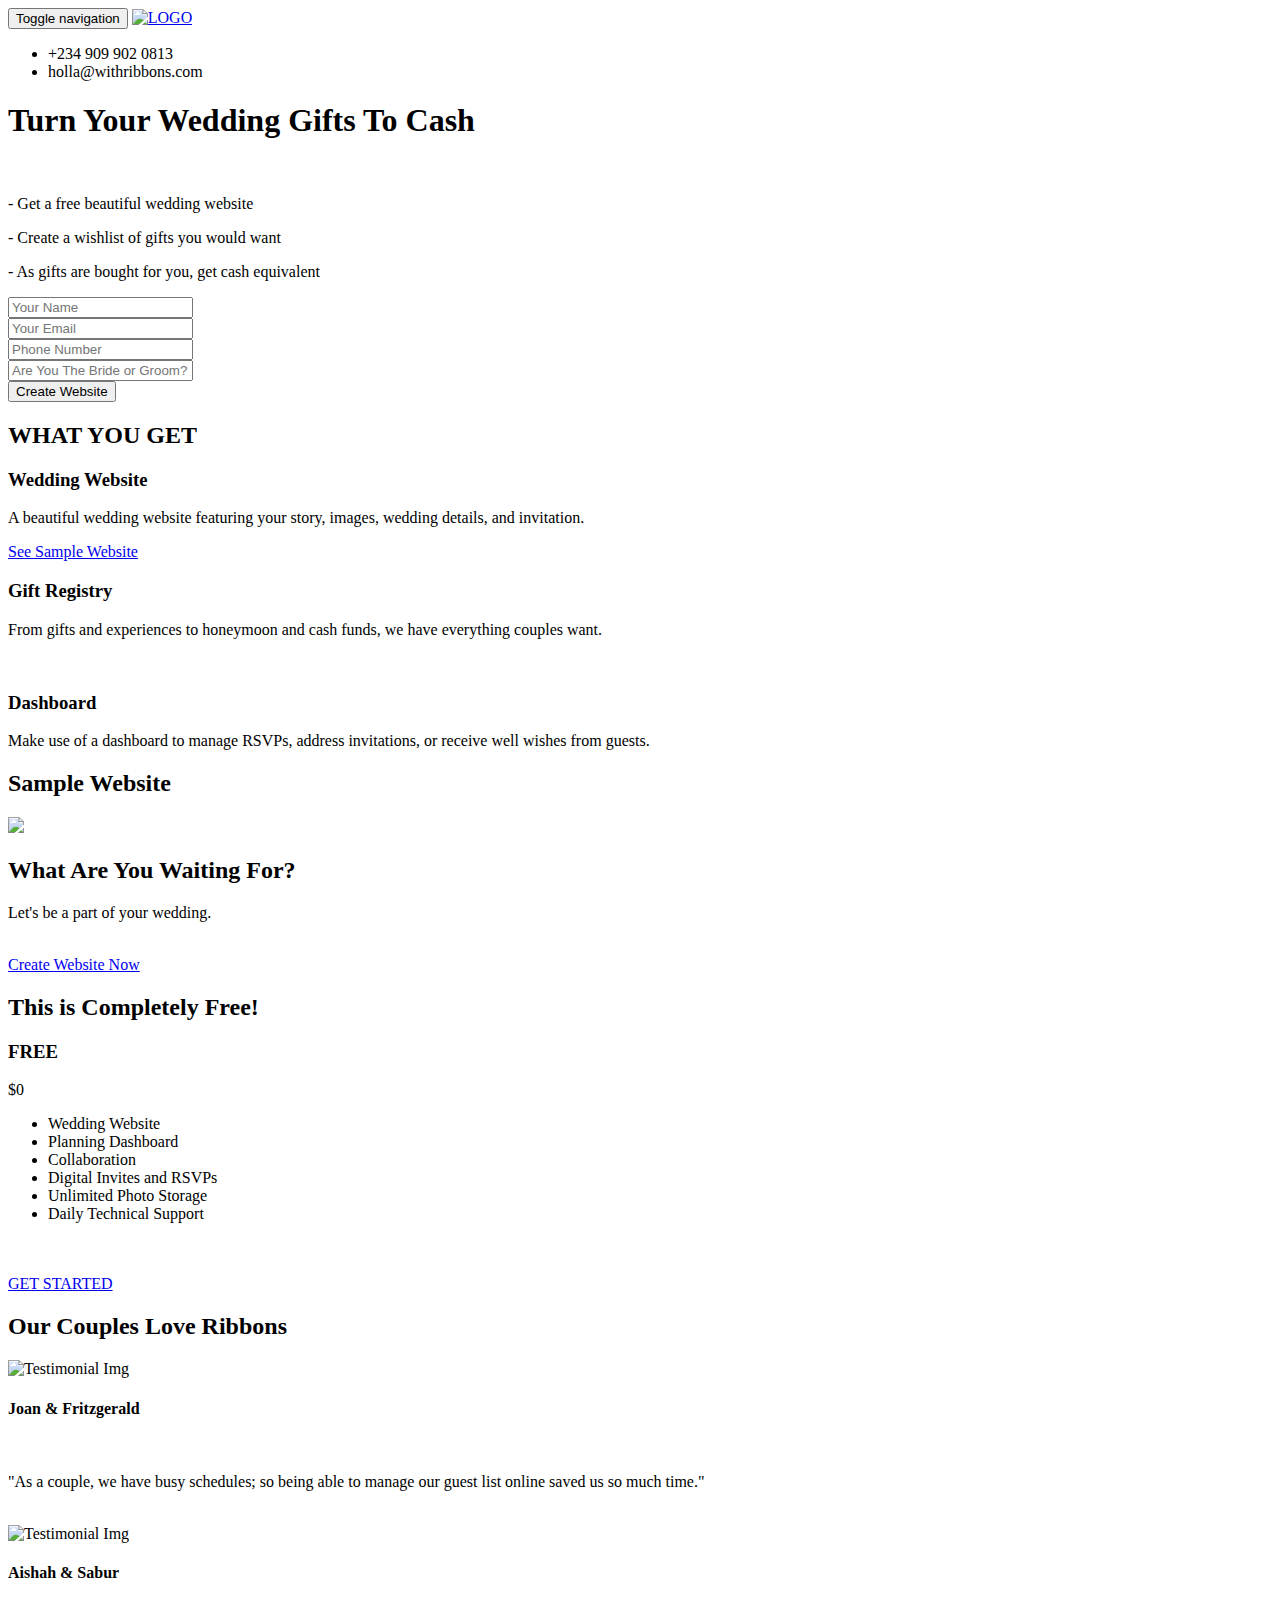
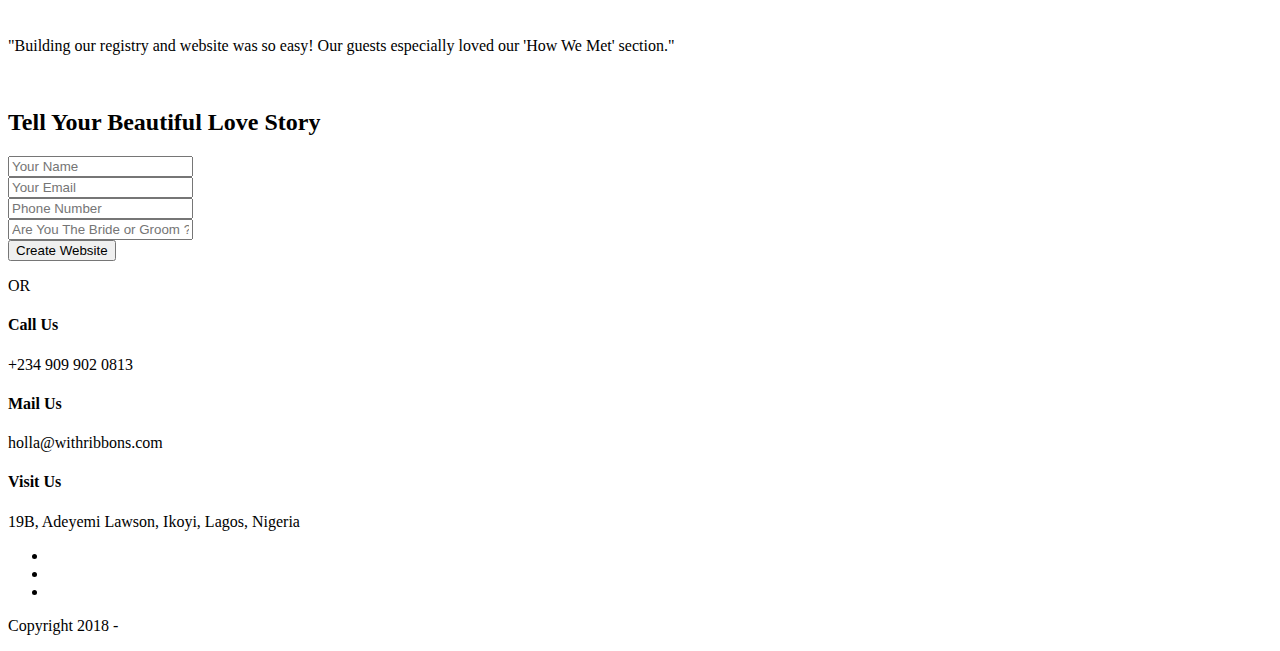
==== commit 5dd08562: "updated" ====
--- a/index2.html
+++ b/index2.html
@@ -61,7 +61,7 @@
     <link rel="stylesheet" href="https://res.cloudinary.com/dxuap8kxy/raw/upload/v1537594348/ad/themify-icons.css">
 
     <!-- Custom CSS -->
-    <link href="css/custom.css" rel="stylesheet">
+    <link href="https://res.cloudinary.com/dxuap8kxy/raw/upload/v1537700584/ad/custom.css" rel="stylesheet">
 
     <!-- Responsive CSS -->
     <link href="https://res.cloudinary.com/dxuap8kxy/raw/upload/v1537593235/ad/responsive.css" rel="stylesheet">
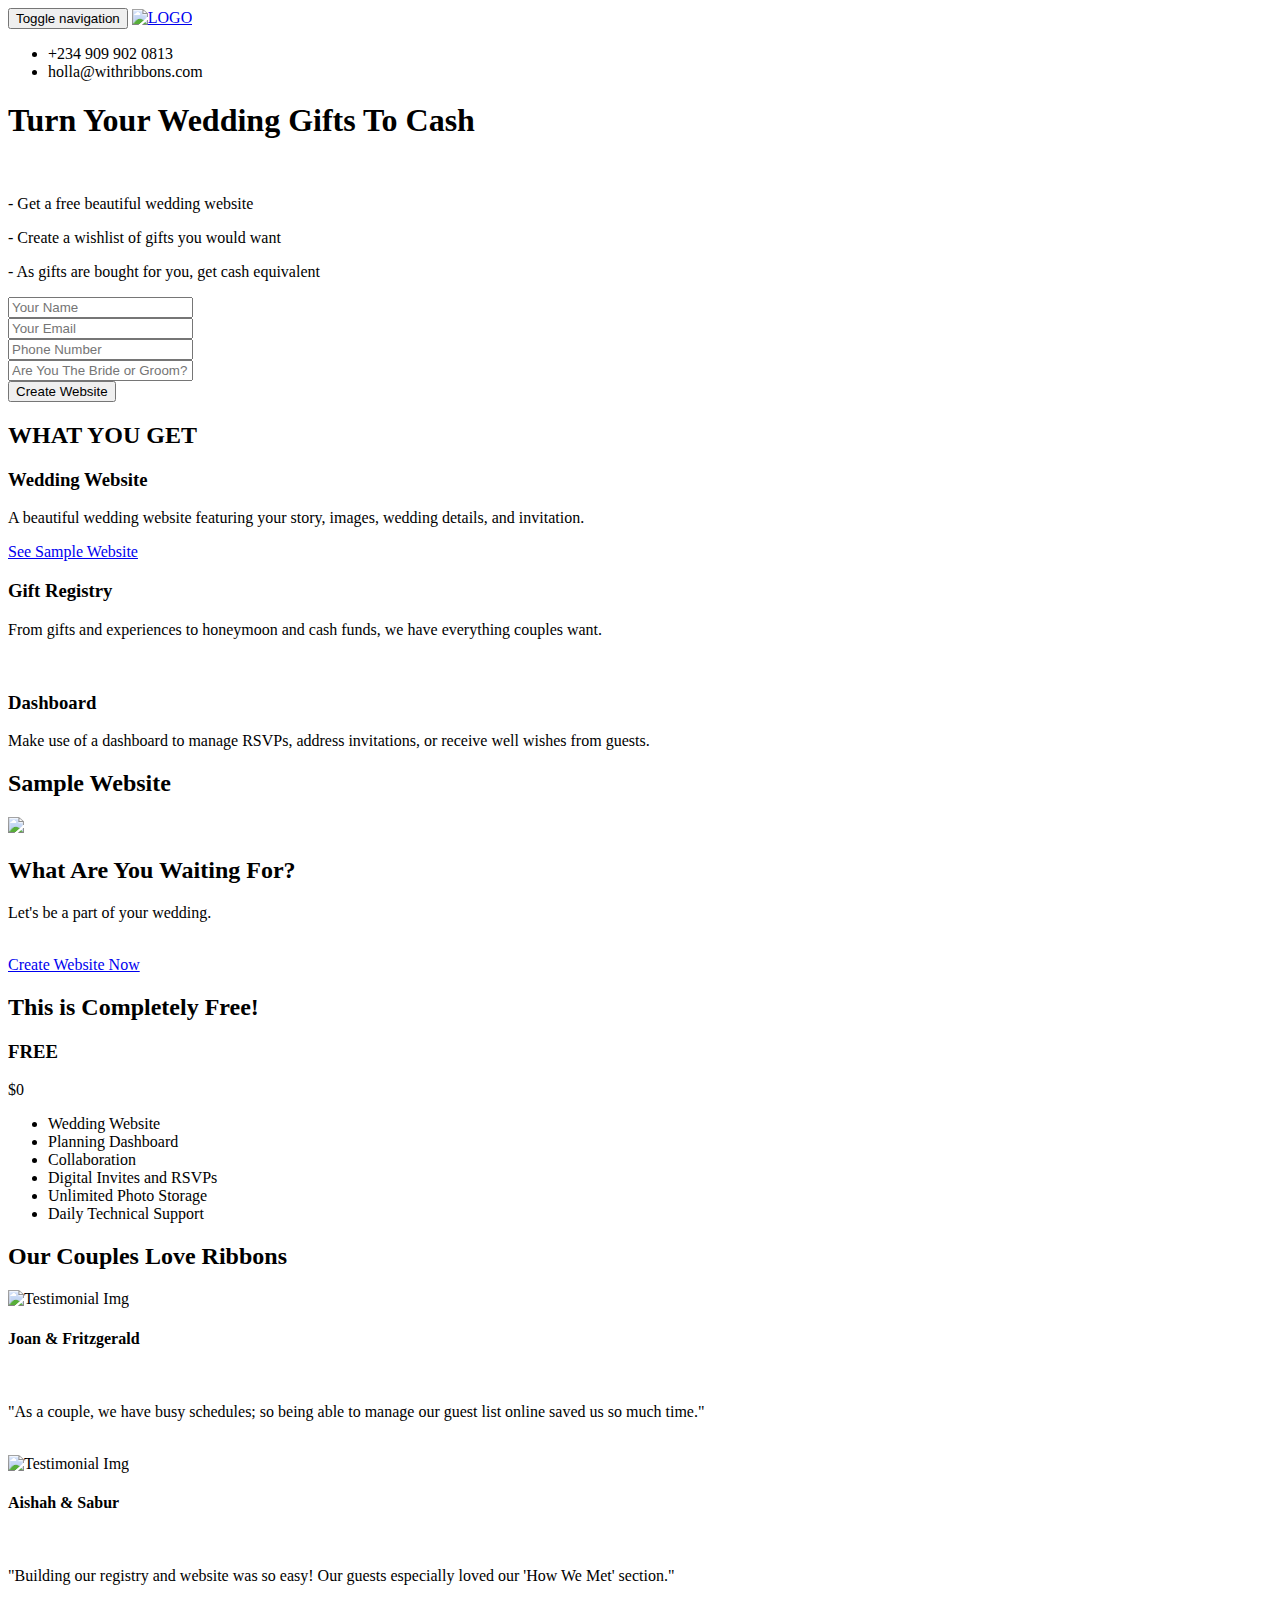
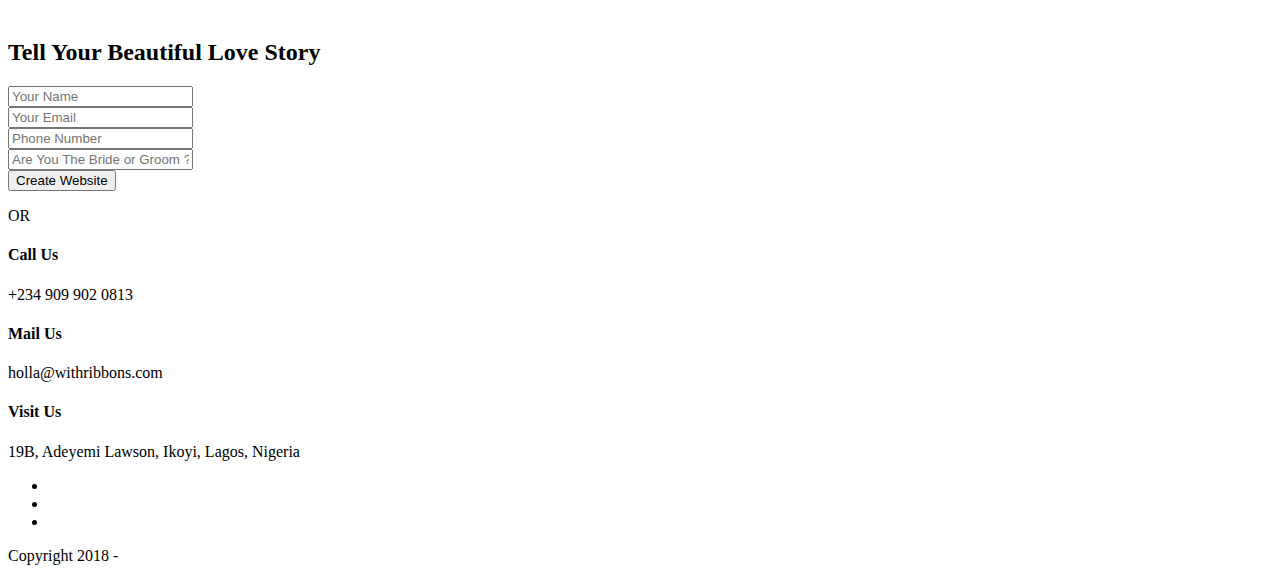
==== commit b35979c0: "updated" ====
--- a/index2.html
+++ b/index2.html
@@ -358,8 +358,7 @@
                                 <li>Daily Technical Support</li>	
                                         
                             </ul> 
-                            <br><br>
-                            <a href="#" class="header__btn header__btn--signup modal-toggle btn btn--red-bg pricing_signup" data-openpopup="signuplogin" data-popup="signup">GET STARTED</a>
+                            
                     </div>
     
                 </div>
